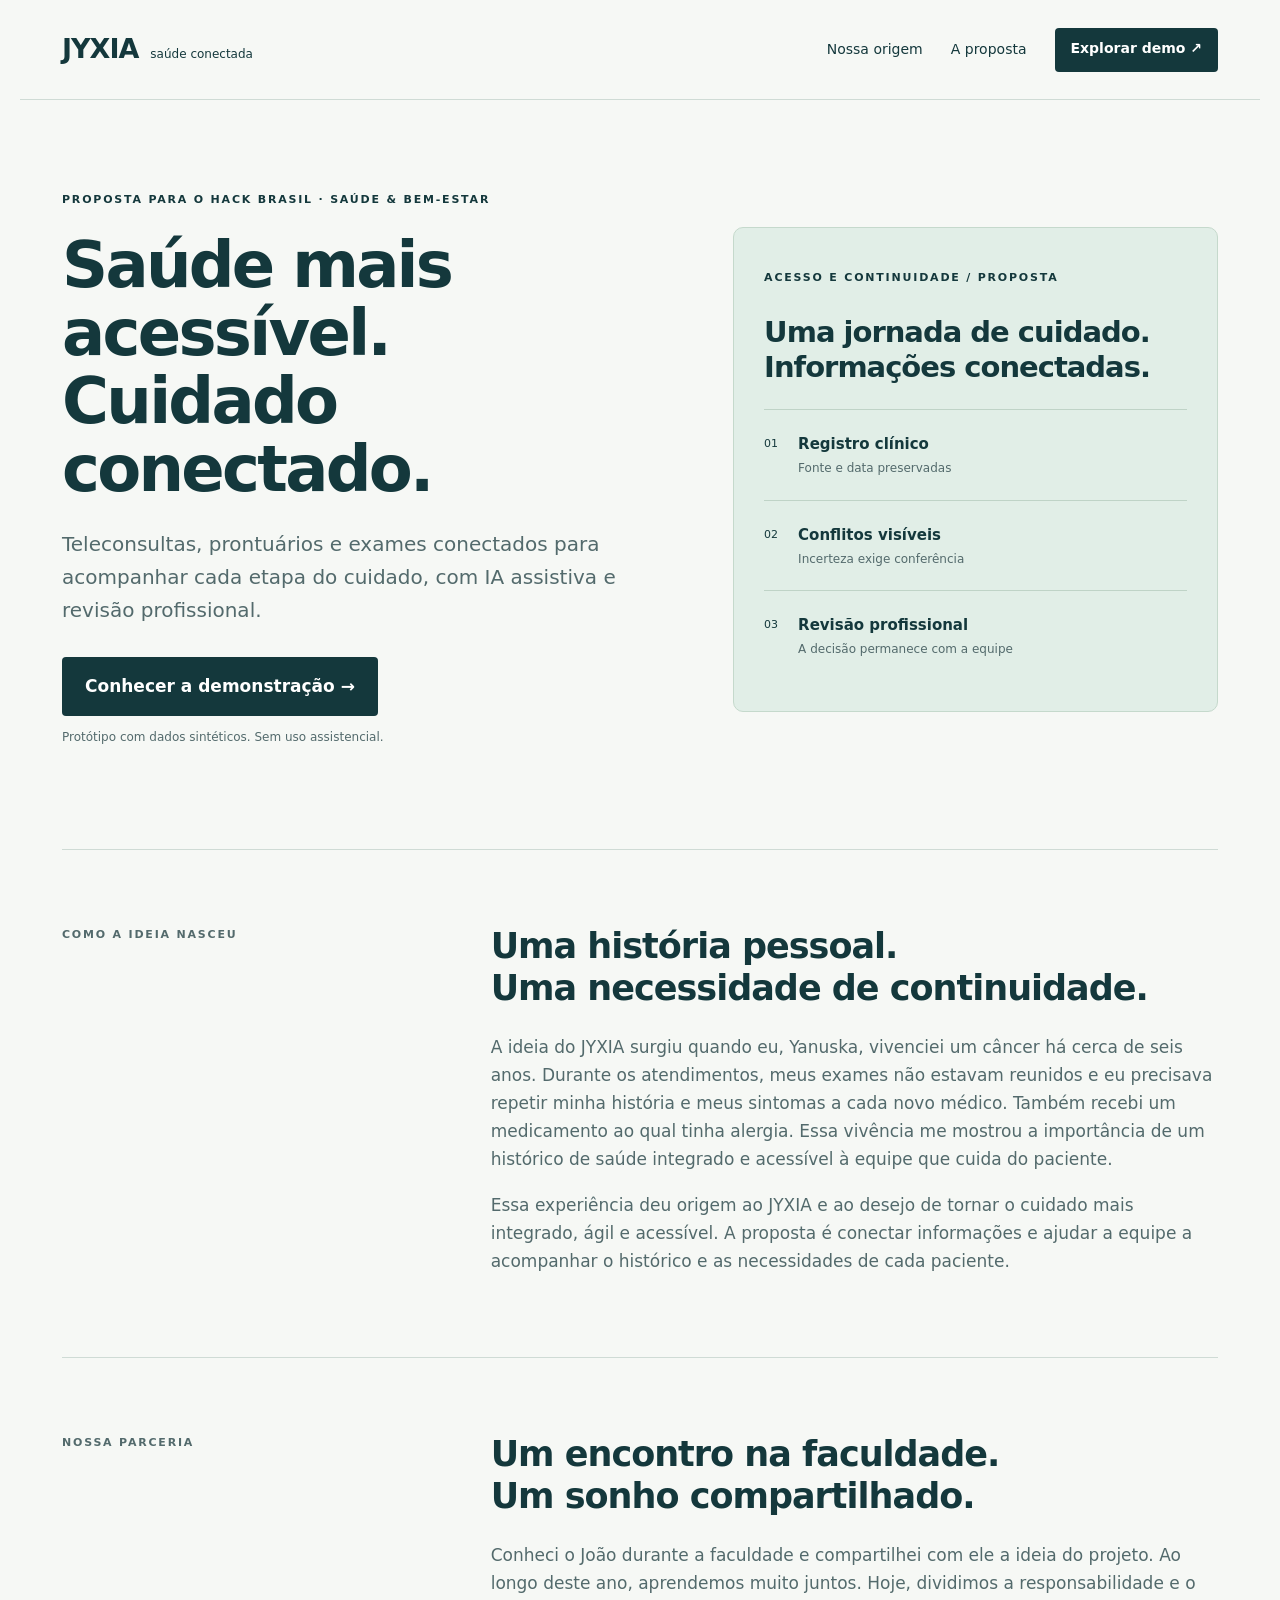
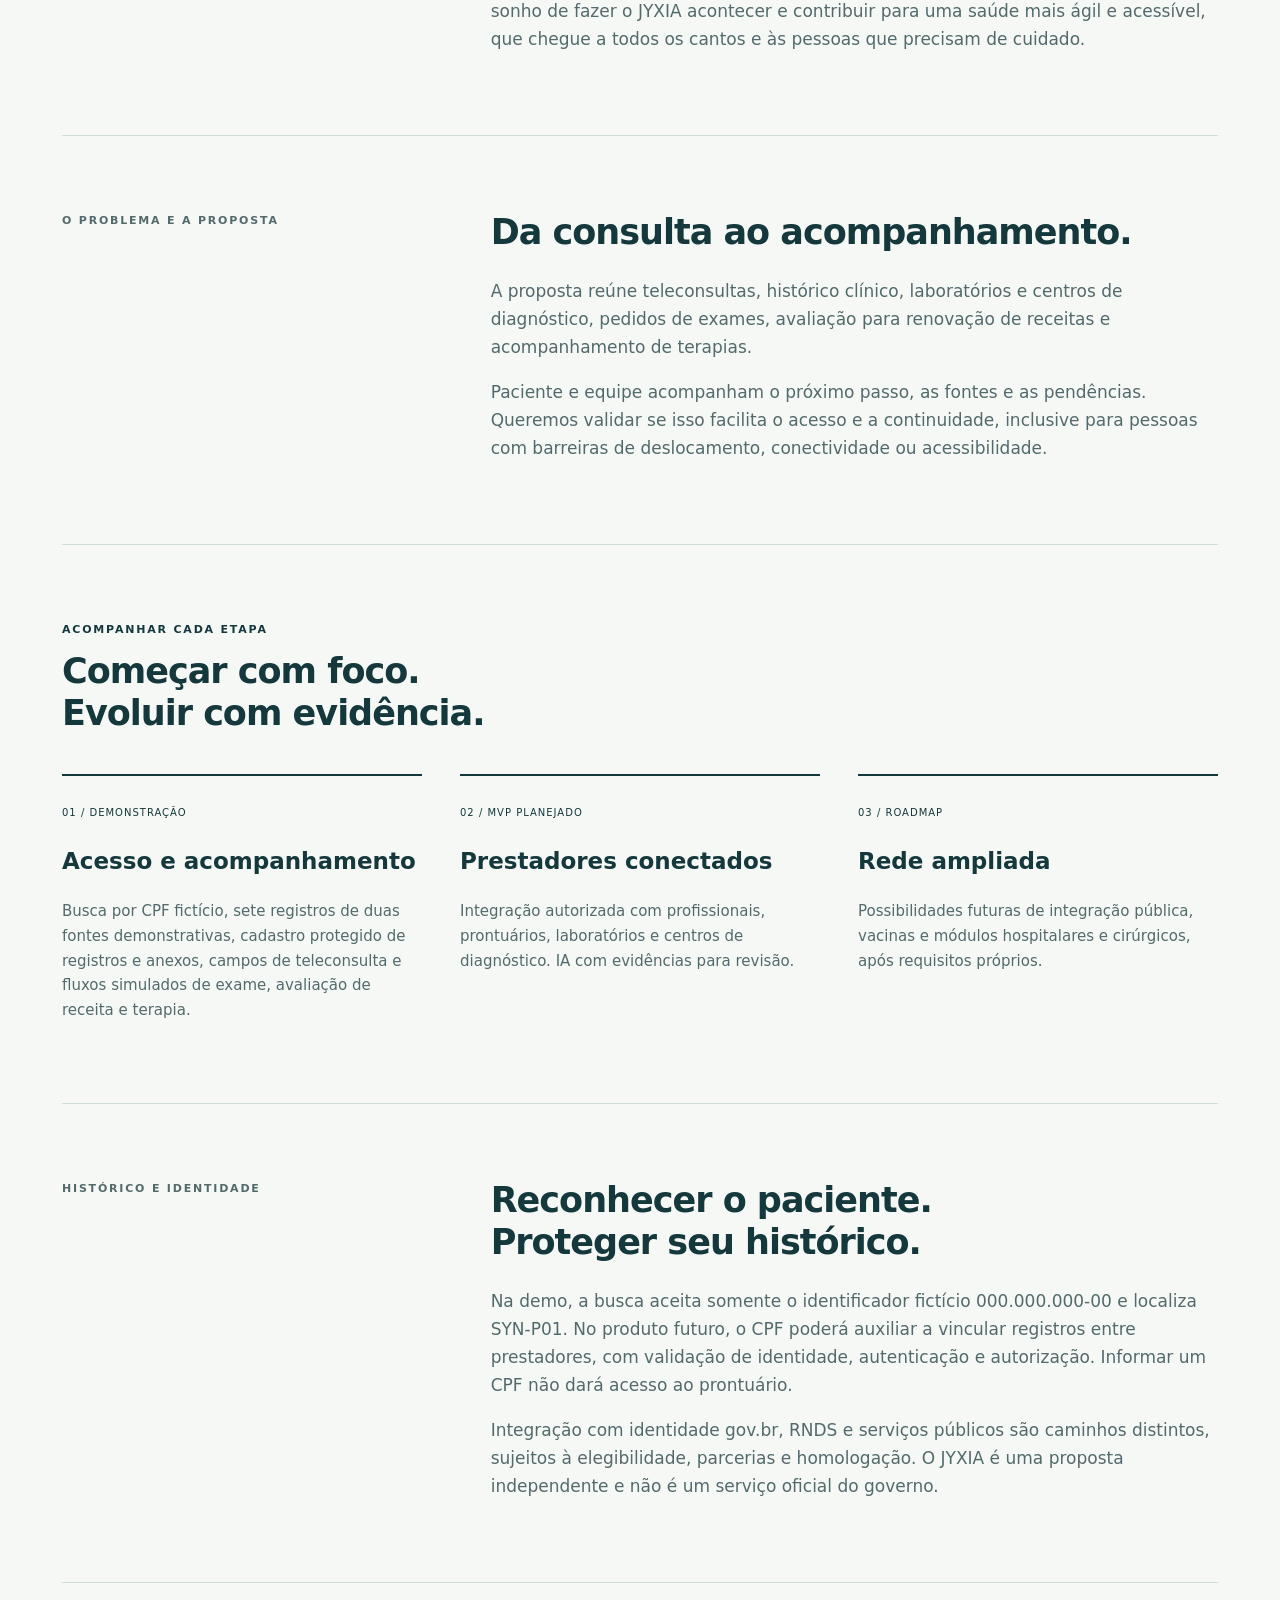
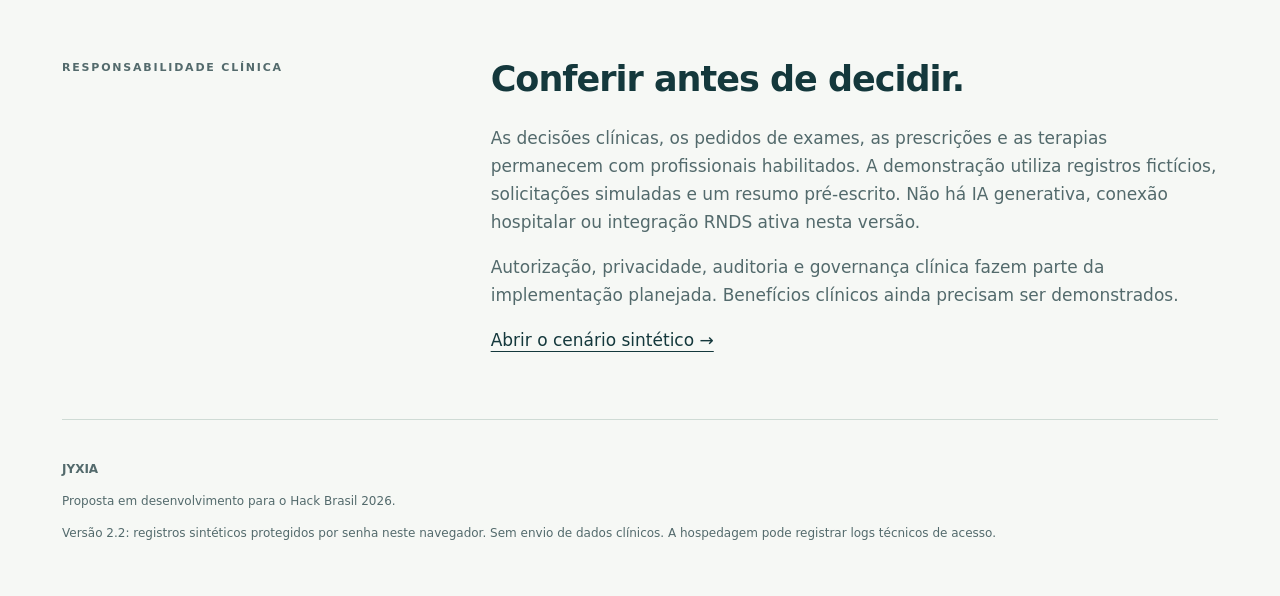
==== index.html @ a9a1c189 "Proteger registros locais, cadastrar teleconsulta e revisar segurança e acesso móvel" ====
<!doctype html><html lang="pt-BR"><head><meta charset="utf-8"><meta name="viewport" content="width=device-width,initial-scale=1"><title>JYXIA | Acesso e continuidade do cuidado</title><meta name="description" content="Teleconsultas, histórico clínico, exames, receitas e terapias em uma proposta de saúde mais acessível e integrada."><link rel="stylesheet" href="style.css"></head><body><header><a class="brand" href="index.html">JYXIA<span>saúde conectada</span></a><nav><a href="#origem">Nossa origem</a><a href="#proposta">A proposta</a><a class="button small" href="demo.html">Explorar demo ↗</a></nav></header><main><section class="hero"><div><p class="eyebrow">PROPOSTA PARA O HACK BRASIL · SAÚDE & BEM-ESTAR</p><h1>Saúde mais acessível.<br>Cuidado conectado.</h1><p class="lead">Teleconsultas, prontuários e exames conectados para acompanhar cada etapa do cuidado, com IA assistiva e revisão profissional.</p><a class="button" href="demo.html">Conhecer a demonstração →</a><p class="note">Protótipo com dados sintéticos. Sem uso assistencial.</p></div><aside class="context"><p class="eyebrow">ACESSO E CONTINUIDADE / PROPOSTA</p><h2>Uma jornada de cuidado.<br>Informações conectadas.</h2><div class="source"><span>01</span><div><strong>Registro clínico</strong><p>Fonte e data preservadas</p></div></div><div class="source"><span>02</span><div><strong>Conflitos visíveis</strong><p>Incerteza exige conferência</p></div></div><div class="source"><span>03</span><div><strong>Revisão profissional</strong><p>A decisão permanece com a equipe</p></div></div></aside></section><section class="split" id="origem"><p class="eyebrow">COMO A IDEIA NASCEU</p><div><h2>Uma história pessoal.<br>Uma necessidade de continuidade.</h2><p>A ideia do JYXIA surgiu quando eu, Yanuska, vivenciei um câncer há cerca de seis anos. Durante os atendimentos, meus exames não estavam reunidos e eu precisava repetir minha história e meus sintomas a cada novo médico. Também recebi um medicamento ao qual tinha alergia. Essa vivência me mostrou a importância de um histórico de saúde integrado e acessível à equipe que cuida do paciente.</p><p>Essa experiência deu origem ao JYXIA e ao desejo de tornar o cuidado mais integrado, ágil e acessível. A proposta é conectar informações e ajudar a equipe a acompanhar o histórico e as necessidades de cada paciente.</p></div></section><section class="split" id="equipe"><p class="eyebrow">NOSSA PARCERIA</p><div><h2>Um encontro na faculdade.<br>Um sonho compartilhado.</h2><p>Conheci o João durante a faculdade e compartilhei com ele a ideia do projeto. Ao longo deste ano, aprendemos muito juntos. Hoje, dividimos a responsabilidade e o sonho de fazer o JYXIA acontecer e contribuir para uma saúde mais ágil e acessível, que chegue a todos os cantos e às pessoas que precisam de cuidado.</p></div></section><section class="split" id="proposta"><p class="eyebrow">O PROBLEMA E A PROPOSTA</p><div><h2>Da consulta ao acompanhamento.</h2><p>A proposta reúne teleconsultas, histórico clínico, laboratórios e centros de diagnóstico, pedidos de exames, avaliação para renovação de receitas e acompanhamento de terapias.</p><p>Paciente e equipe acompanham o próximo passo, as fontes e as pendências. Queremos validar se isso facilita o acesso e a continuidade, inclusive para pessoas com barreiras de deslocamento, conectividade ou acessibilidade.</p></div></section><section><p class="eyebrow">ACOMPANHAR CADA ETAPA</p><h2>Começar com foco.<br>Evoluir com evidência.</h2><div class="stages"><article><span>01 / DEMONSTRAÇÃO</span><h3>Acesso e acompanhamento</h3><p>Busca por CPF fictício, sete registros de duas fontes demonstrativas, cadastro protegido de registros e anexos, campos de teleconsulta e fluxos simulados de exame, avaliação de receita e terapia.</p></article><article><span>02 / MVP PLANEJADO</span><h3>Prestadores conectados</h3><p>Integração autorizada com profissionais, prontuários, laboratórios e centros de diagnóstico. IA com evidências para revisão.</p></article><article><span>03 / ROADMAP</span><h3>Rede ampliada</h3><p>Possibilidades futuras de integração pública, vacinas e módulos hospitalares e cirúrgicos, após requisitos próprios.</p></article></div></section><section class="split" id="identidade"><p class="eyebrow">HISTÓRICO E IDENTIDADE</p><div><h2>Reconhecer o paciente.<br>Proteger seu histórico.</h2><p>Na demo, a busca aceita somente o identificador fictício 000.000.000-00 e localiza SYN-P01. No produto futuro, o CPF poderá auxiliar a vincular registros entre prestadores, com validação de identidade, autenticação e autorização. Informar um CPF não dará acesso ao prontuário.</p><p>Integração com identidade gov.br, RNDS e serviços públicos são caminhos distintos, sujeitos à elegibilidade, parcerias e homologação. O JYXIA é uma proposta independente e não é um serviço oficial do governo.</p></div></section><section class="split"><p class="eyebrow">RESPONSABILIDADE CLÍNICA</p><div><h2>Conferir antes de decidir.</h2><p>As decisões clínicas, os pedidos de exames, as prescrições e as terapias permanecem com profissionais habilitados. A demonstração utiliza registros fictícios, solicitações simuladas e um resumo pré-escrito. Não há IA generativa, conexão hospitalar ou integração RNDS ativa nesta versão.</p><p>Autorização, privacidade, auditoria e governança clínica fazem parte da implementação planejada. Benefícios clínicos ainda precisam ser demonstrados.</p><a href="demo.html">Abrir o cenário sintético →</a></div></section></main><footer><strong>JYXIA</strong><p>Proposta em desenvolvimento para o Hack Brasil 2026.</p><p>Versão 2.2: registros sintéticos protegidos por senha neste navegador. Sem envio de dados clínicos. A hospedagem pode registrar logs técnicos de acesso.</p></footer></body></html>
---- style.css ----
:root{--ink:#14383c;--muted:#536a6c;--paper:#f6f8f5;--line:#cfdbd5}*{box-sizing:border-box}html{scroll-behavior:smooth}body{margin:0;background:var(--paper);color:var(--ink);font:17px/1.65 system-ui,sans-serif}header,main,footer{max-width:1240px;margin:auto;padding:0 42px}header{display:flex;align-items:center;justify-content:space-between;min-height:100px;border-bottom:1px solid var(--line)}a{color:inherit;text-underline-offset:5px}.brand{font-size:27px;font-weight:800;text-decoration:none;letter-spacing:-1px}.brand span{font-size:12px;font-weight:500;letter-spacing:0;margin-left:12px}nav{display:flex;gap:28px;align-items:center}nav>a{text-decoration:none;font-size:14px}.button{display:inline-block;background:var(--ink);color:white;padding:15px 23px;text-decoration:none;border-radius:4px;font-weight:600}.button.small{padding:9px 16px}.hero{display:grid;grid-template-columns:1.25fr 1fr;gap:65px;align-items:center;padding:80px 0 90px}h1{font-size:clamp(42px,5vw,66px);line-height:1.06;letter-spacing:-2.7px;font-weight:600;margin:23px 0}h2{font-size:35px;line-height:1.2;letter-spacing:-1px;font-weight:600;margin:10px 0 24px}h3{font-size:23px;line-height:1.25;font-weight:600}.lead{font-size:20px;color:var(--muted);max-width:570px;margin:25px 0 30px}.eyebrow{font-size:11px;letter-spacing:1.8px;font-weight:700}.note{font-size:12px;color:var(--muted)}.context{padding:30px;background:#e1eee7;border:1px solid #c5d9cc;border-radius:10px}.context h2{font-size:29px;margin-top:28px}.source{display:flex;gap:20px;padding:19px 0;border-top:1px solid #bfd3c7}.source>span{font-size:11px;padding-top:6px}.source strong{font-size:15px}.source p{font-size:12px;margin:2px 0;color:var(--muted)}section{padding:65px 0;border-bottom:1px solid var(--line)}.split{display:grid;grid-template-columns:1fr 2fr;gap:65px}.split p{color:var(--muted)}.stages{display:grid;grid-template-columns:repeat(3,1fr);gap:38px;margin-top:40px}.stages article{border-top:2px solid var(--ink);padding-top:20px}.stages span{font-size:10px;letter-spacing:1px}.stages p{font-size:15px;color:var(--muted)}footer{padding-top:40px;padding-bottom:40px;font-size:12px;color:var(--muted)}.banner{background:#fff2ce;padding:12px 18px;margin:24px 0;font-size:13px;border:1px solid #e4d09b}.demo-grid{display:grid;grid-template-columns:1fr 1fr;gap:30px;margin:25px 0}.panel{background:white;border:1px solid var(--line);border-radius:8px;padding:25px}.panel h2{font-size:25px}.record{padding:18px 0;border-top:1px solid var(--line)}.tag{font-size:11px;background:#e5eee9;padding:4px 8px}.warn{background:#fff2ce}.actions{display:flex;gap:10px;flex-wrap:wrap;margin-top:20px}button{font:inherit;cursor:pointer;border:1px solid var(--ink);border-radius:4px;background:var(--ink);color:white;padding:10px 16px}button.secondary{background:white;color:var(--ink)}textarea{width:100%;min-height:200px;font:15px/1.6 system-ui;border:1px solid var(--line);padding:14px;border-radius:4px}a:focus-visible,button:focus-visible,textarea:focus-visible{outline:3px solid #078565;outline-offset:4px}#audit{font-size:13px;padding-left:20px}dialog{max-width:620px;width:90%;border:1px solid var(--line);border-radius:8px;padding:28px}dialog::backdrop{background:#14383c88}@media(max-width:760px){header,main,footer{padding-left:22px;padding-right:22px}header{min-height:80px}.brand span,nav>a:not(.button){display:none}.hero{grid-template-columns:1fr;gap:35px;padding:45px 0}.split,.demo-grid{grid-template-columns:1fr;gap:16px}.stages{grid-template-columns:1fr;gap:22px}section{padding:40px 0}h1{letter-spacing:-1.5px}h2{font-size:29px}.context{padding:24px}}

.form-grid{display:grid;grid-template-columns:1fr 1fr;gap:20px;margin:25px 0}.form-grid .wide{grid-column:1/-1}label{display:block;font-weight:600;font-size:15px;margin-bottom:7px}input,select{width:100%;padding:12px;border:1px solid #9cadaa;border-radius:4px;background:white;color:var(--ink);font:inherit}input[type=file]{font-size:14px}.form-message{padding:8px 0}.form-message.error{color:#8a1d16}.attachment-list{display:flex;gap:8px;flex-wrap:wrap}.user-record{overflow-wrap:anywhere}.user-record p{white-space:pre-wrap;font-size:15px}#record-notes{min-height:100px}#api-login input{max-width:500px}#cadastro{margin-top:28px}input:focus-visible,select:focus-visible{outline:3px solid #078565;outline-offset:3px}@media(max-width:760px){.form-grid{grid-template-columns:1fr}.form-grid .wide{grid-column:auto}}

[hidden]{display:none!important}.access-heading{margin-top:25px}.check-label{display:flex;align-items:flex-start;gap:12px;font-weight:400;max-width:800px}.check-label input{width:20px;height:20px;flex-shrink:0;margin-top:4px}#vault-confirm{max-width:560px}#vault-submit{margin-top:16px}#portais{margin-top:24px}button:disabled{cursor:wait;opacity:.65}
.form-grid{grid-template-columns:repeat(2,minmax(0,1fr))}.form-grid>*{min-width:0}.panel{overflow-wrap:anywhere}input,select,textarea{min-width:0}button,.button{min-height:44px}summary{cursor:pointer;padding:10px 0}#vault-session{position:sticky;top:0;background:white;z-index:2;padding:12px 0;border-bottom:1px solid var(--line)}
@media(max-width:760px){.form-grid{grid-template-columns:minmax(0,1fr)}.panel{padding:20px}.actions>*{max-width:100%}.actions a,.actions button{flex:1 1 220px;text-align:center}.demo-page header{flex-wrap:wrap;gap:10px;padding-top:12px;padding-bottom:12px}.demo-page nav{gap:16px;flex-wrap:wrap}.demo-page nav>a{display:inline-block;min-height:44px;padding-top:10px}.demo-page h1{font-size:34px!important;line-height:1.15}.demo-page .note{font-size:14px}.demo-page input,.demo-page select,.demo-page textarea{font-size:16px}.demo-page #cadastro>button{width:100%;margin:5px 0}.check-label{font-size:14px}#vault-session .note{margin-bottom:0}.brand{white-space:nowrap}}
@media(max-width:380px){header,main,footer{padding-left:14px;padding-right:14px}.panel{padding:16px}.demo-page h1{font-size:30px!important}.demo-page nav{gap:12px}}
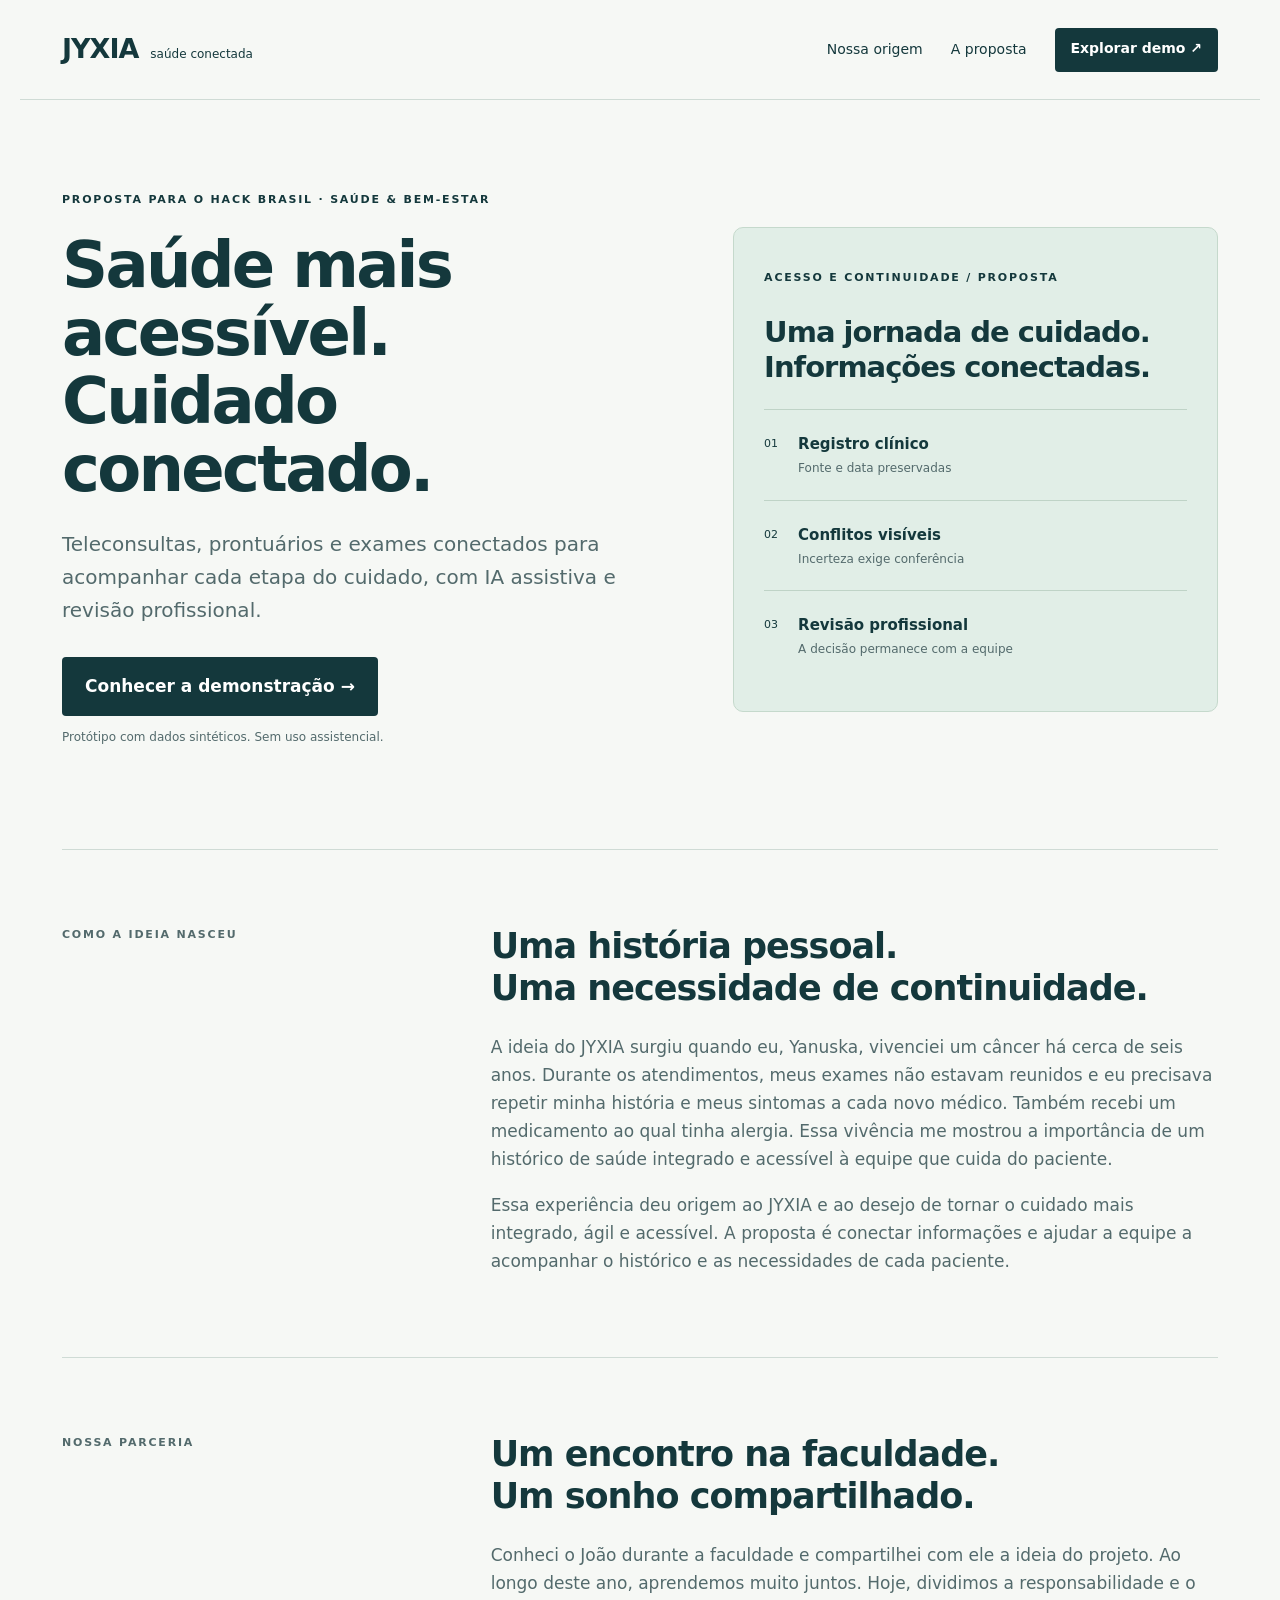
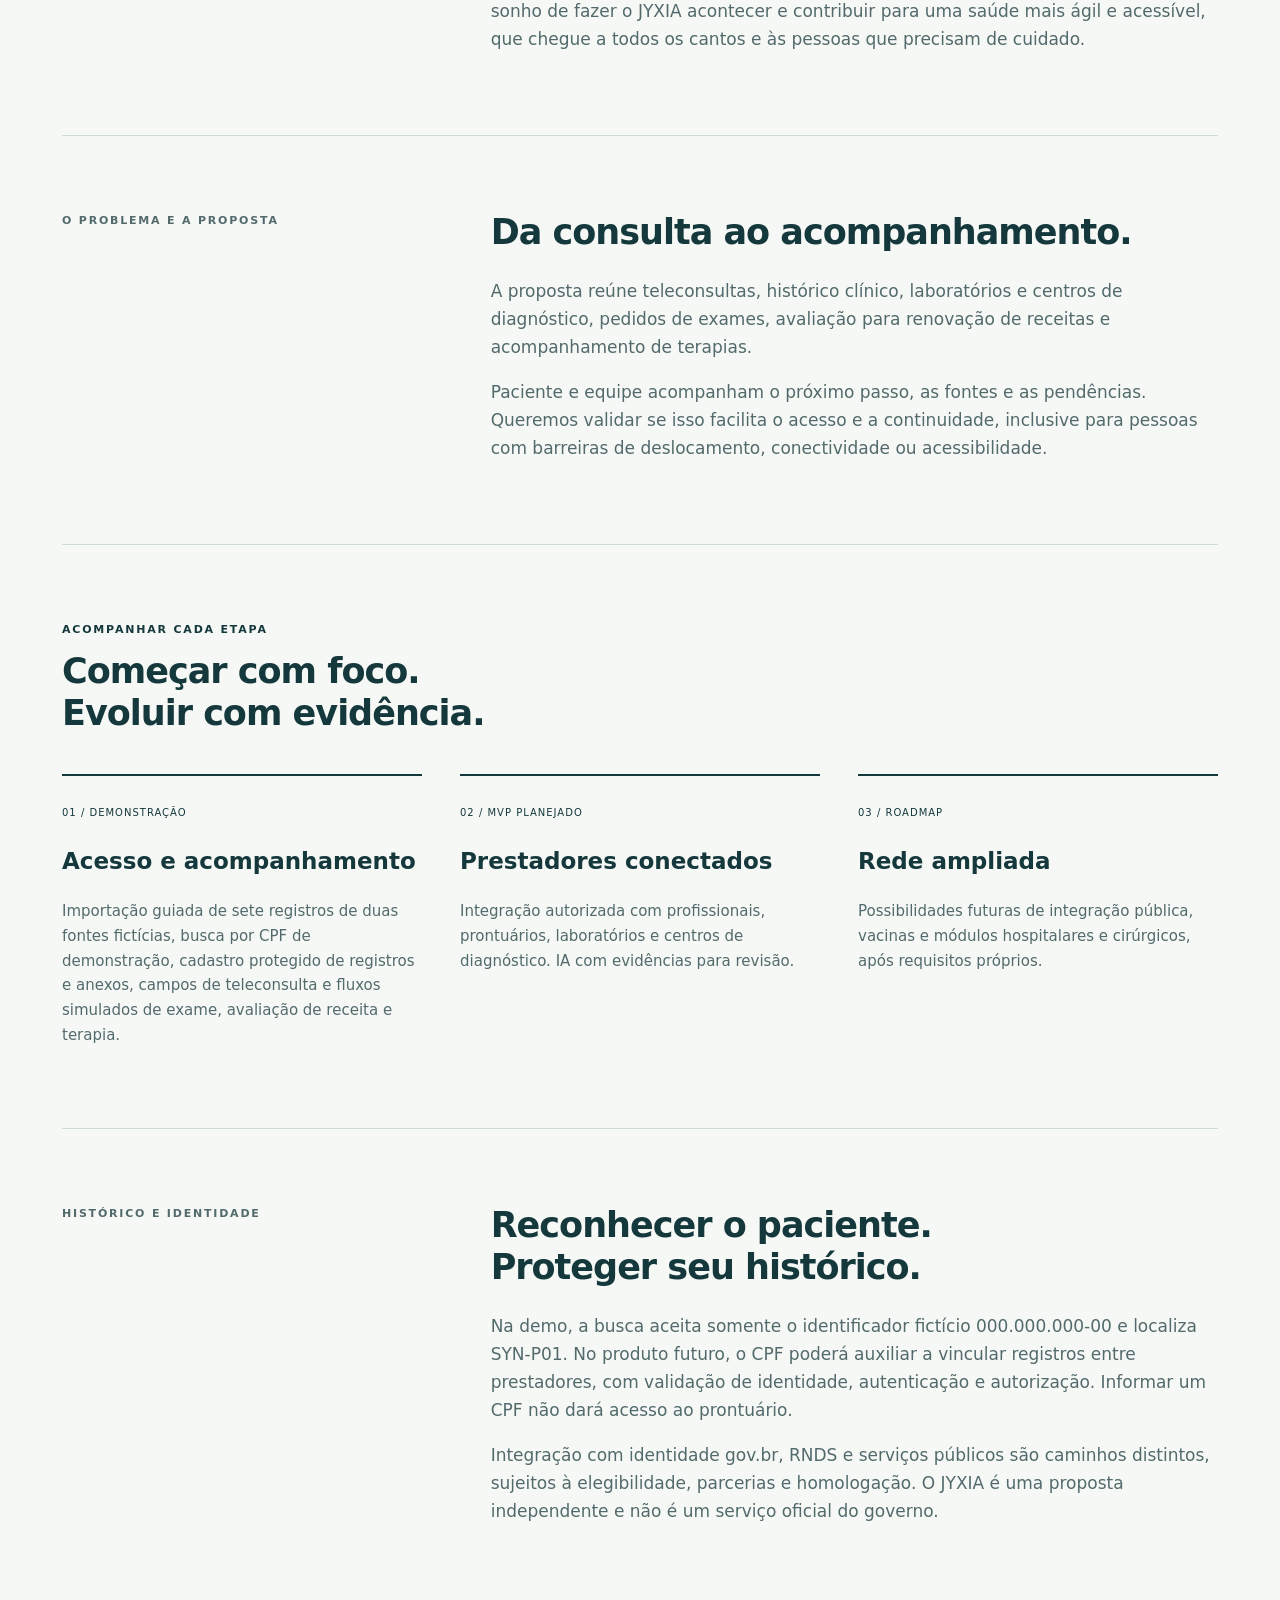
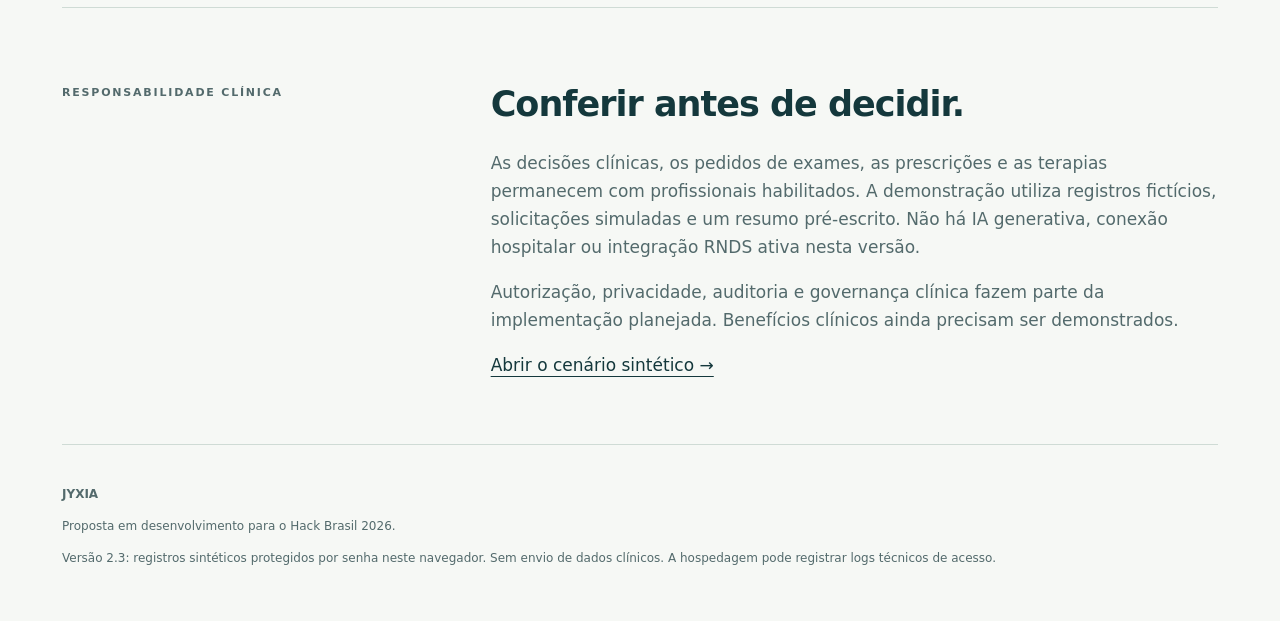
==== commit 0a6805f8: "Adiciona importacao guiada de dados ficticios e suspende acesso a portais reais" ====
--- a/index.html
+++ b/index.html
@@ -1 +1 @@
-<!doctype html><html lang="pt-BR"><head><meta charset="utf-8"><meta name="viewport" content="width=device-width,initial-scale=1"><title>JYXIA | Acesso e continuidade do cuidado</title><meta name="description" content="Teleconsultas, histórico clínico, exames, receitas e terapias em uma proposta de saúde mais acessível e integrada."><link rel="stylesheet" href="style.css"></head><body><header><a class="brand" href="index.html">JYXIA<span>saúde conectada</span></a><nav><a href="#origem">Nossa origem</a><a href="#proposta">A proposta</a><a class="button small" href="demo.html">Explorar demo ↗</a></nav></header><main><section class="hero"><div><p class="eyebrow">PROPOSTA PARA O HACK BRASIL · SAÚDE & BEM-ESTAR</p><h1>Saúde mais acessível.<br>Cuidado conectado.</h1><p class="lead">Teleconsultas, prontuários e exames conectados para acompanhar cada etapa do cuidado, com IA assistiva e revisão profissional.</p><a class="button" href="demo.html">Conhecer a demonstração →</a><p class="note">Protótipo com dados sintéticos. Sem uso assistencial.</p></div><aside class="context"><p class="eyebrow">ACESSO E CONTINUIDADE / PROPOSTA</p><h2>Uma jornada de cuidado.<br>Informações conectadas.</h2><div class="source"><span>01</span><div><strong>Registro clínico</strong><p>Fonte e data preservadas</p></div></div><div class="source"><span>02</span><div><strong>Conflitos visíveis</strong><p>Incerteza exige conferência</p></div></div><div class="source"><span>03</span><div><strong>Revisão profissional</strong><p>A decisão permanece com a equipe</p></div></div></aside></section><section class="split" id="origem"><p class="eyebrow">COMO A IDEIA NASCEU</p><div><h2>Uma história pessoal.<br>Uma necessidade de continuidade.</h2><p>A ideia do JYXIA surgiu quando eu, Yanuska, vivenciei um câncer há cerca de seis anos. Durante os atendimentos, meus exames não estavam reunidos e eu precisava repetir minha história e meus sintomas a cada novo médico. Também recebi um medicamento ao qual tinha alergia. Essa vivência me mostrou a importância de um histórico de saúde integrado e acessível à equipe que cuida do paciente.</p><p>Essa experiência deu origem ao JYXIA e ao desejo de tornar o cuidado mais integrado, ágil e acessível. A proposta é conectar informações e ajudar a equipe a acompanhar o histórico e as necessidades de cada paciente.</p></div></section><section class="split" id="equipe"><p class="eyebrow">NOSSA PARCERIA</p><div><h2>Um encontro na faculdade.<br>Um sonho compartilhado.</h2><p>Conheci o João durante a faculdade e compartilhei com ele a ideia do projeto. Ao longo deste ano, aprendemos muito juntos. Hoje, dividimos a responsabilidade e o sonho de fazer o JYXIA acontecer e contribuir para uma saúde mais ágil e acessível, que chegue a todos os cantos e às pessoas que precisam de cuidado.</p></div></section><section class="split" id="proposta"><p class="eyebrow">O PROBLEMA E A PROPOSTA</p><div><h2>Da consulta ao acompanhamento.</h2><p>A proposta reúne teleconsultas, histórico clínico, laboratórios e centros de diagnóstico, pedidos de exames, avaliação para renovação de receitas e acompanhamento de terapias.</p><p>Paciente e equipe acompanham o próximo passo, as fontes e as pendências. Queremos validar se isso facilita o acesso e a continuidade, inclusive para pessoas com barreiras de deslocamento, conectividade ou acessibilidade.</p></div></section><section><p class="eyebrow">ACOMPANHAR CADA ETAPA</p><h2>Começar com foco.<br>Evoluir com evidência.</h2><div class="stages"><article><span>01 / DEMONSTRAÇÃO</span><h3>Acesso e acompanhamento</h3><p>Busca por CPF fictício, sete registros de duas fontes demonstrativas, cadastro protegido de registros e anexos, campos de teleconsulta e fluxos simulados de exame, avaliação de receita e terapia.</p></article><article><span>02 / MVP PLANEJADO</span><h3>Prestadores conectados</h3><p>Integração autorizada com profissionais, prontuários, laboratórios e centros de diagnóstico. IA com evidências para revisão.</p></article><article><span>03 / ROADMAP</span><h3>Rede ampliada</h3><p>Possibilidades futuras de integração pública, vacinas e módulos hospitalares e cirúrgicos, após requisitos próprios.</p></article></div></section><section class="split" id="identidade"><p class="eyebrow">HISTÓRICO E IDENTIDADE</p><div><h2>Reconhecer o paciente.<br>Proteger seu histórico.</h2><p>Na demo, a busca aceita somente o identificador fictício 000.000.000-00 e localiza SYN-P01. No produto futuro, o CPF poderá auxiliar a vincular registros entre prestadores, com validação de identidade, autenticação e autorização. Informar um CPF não dará acesso ao prontuário.</p><p>Integração com identidade gov.br, RNDS e serviços públicos são caminhos distintos, sujeitos à elegibilidade, parcerias e homologação. O JYXIA é uma proposta independente e não é um serviço oficial do governo.</p></div></section><section class="split"><p class="eyebrow">RESPONSABILIDADE CLÍNICA</p><div><h2>Conferir antes de decidir.</h2><p>As decisões clínicas, os pedidos de exames, as prescrições e as terapias permanecem com profissionais habilitados. A demonstração utiliza registros fictícios, solicitações simuladas e um resumo pré-escrito. Não há IA generativa, conexão hospitalar ou integração RNDS ativa nesta versão.</p><p>Autorização, privacidade, auditoria e governança clínica fazem parte da implementação planejada. Benefícios clínicos ainda precisam ser demonstrados.</p><a href="demo.html">Abrir o cenário sintético →</a></div></section></main><footer><strong>JYXIA</strong><p>Proposta em desenvolvimento para o Hack Brasil 2026.</p><p>Versão 2.2: registros sintéticos protegidos por senha neste navegador. Sem envio de dados clínicos. A hospedagem pode registrar logs técnicos de acesso.</p></footer></body></html>
+<!doctype html><html lang="pt-BR"><head><meta charset="utf-8"><meta name="viewport" content="width=device-width,initial-scale=1"><title>JYXIA | Acesso e continuidade do cuidado</title><meta name="description" content="Teleconsultas, histórico clínico, exames, receitas e terapias em uma proposta de saúde mais acessível e integrada."><link rel="stylesheet" href="style.css"></head><body><header><a class="brand" href="index.html">JYXIA<span>saúde conectada</span></a><nav><a href="#origem">Nossa origem</a><a href="#proposta">A proposta</a><a class="button small" href="demo.html">Explorar demo ↗</a></nav></header><main><section class="hero"><div><p class="eyebrow">PROPOSTA PARA O HACK BRASIL · SAÚDE & BEM-ESTAR</p><h1>Saúde mais acessível.<br>Cuidado conectado.</h1><p class="lead">Teleconsultas, prontuários e exames conectados para acompanhar cada etapa do cuidado, com IA assistiva e revisão profissional.</p><a class="button" href="demo.html">Conhecer a demonstração →</a><p class="note">Protótipo com dados sintéticos. Sem uso assistencial.</p></div><aside class="context"><p class="eyebrow">ACESSO E CONTINUIDADE / PROPOSTA</p><h2>Uma jornada de cuidado.<br>Informações conectadas.</h2><div class="source"><span>01</span><div><strong>Registro clínico</strong><p>Fonte e data preservadas</p></div></div><div class="source"><span>02</span><div><strong>Conflitos visíveis</strong><p>Incerteza exige conferência</p></div></div><div class="source"><span>03</span><div><strong>Revisão profissional</strong><p>A decisão permanece com a equipe</p></div></div></aside></section><section class="split" id="origem"><p class="eyebrow">COMO A IDEIA NASCEU</p><div><h2>Uma história pessoal.<br>Uma necessidade de continuidade.</h2><p>A ideia do JYXIA surgiu quando eu, Yanuska, vivenciei um câncer há cerca de seis anos. Durante os atendimentos, meus exames não estavam reunidos e eu precisava repetir minha história e meus sintomas a cada novo médico. Também recebi um medicamento ao qual tinha alergia. Essa vivência me mostrou a importância de um histórico de saúde integrado e acessível à equipe que cuida do paciente.</p><p>Essa experiência deu origem ao JYXIA e ao desejo de tornar o cuidado mais integrado, ágil e acessível. A proposta é conectar informações e ajudar a equipe a acompanhar o histórico e as necessidades de cada paciente.</p></div></section><section class="split" id="equipe"><p class="eyebrow">NOSSA PARCERIA</p><div><h2>Um encontro na faculdade.<br>Um sonho compartilhado.</h2><p>Conheci o João durante a faculdade e compartilhei com ele a ideia do projeto. Ao longo deste ano, aprendemos muito juntos. Hoje, dividimos a responsabilidade e o sonho de fazer o JYXIA acontecer e contribuir para uma saúde mais ágil e acessível, que chegue a todos os cantos e às pessoas que precisam de cuidado.</p></div></section><section class="split" id="proposta"><p class="eyebrow">O PROBLEMA E A PROPOSTA</p><div><h2>Da consulta ao acompanhamento.</h2><p>A proposta reúne teleconsultas, histórico clínico, laboratórios e centros de diagnóstico, pedidos de exames, avaliação para renovação de receitas e acompanhamento de terapias.</p><p>Paciente e equipe acompanham o próximo passo, as fontes e as pendências. Queremos validar se isso facilita o acesso e a continuidade, inclusive para pessoas com barreiras de deslocamento, conectividade ou acessibilidade.</p></div></section><section><p class="eyebrow">ACOMPANHAR CADA ETAPA</p><h2>Começar com foco.<br>Evoluir com evidência.</h2><div class="stages"><article><span>01 / DEMONSTRAÇÃO</span><h3>Acesso e acompanhamento</h3><p>Importação guiada de sete registros de duas fontes fictícias, busca por CPF de demonstração, cadastro protegido de registros e anexos, campos de teleconsulta e fluxos simulados de exame, avaliação de receita e terapia.</p></article><article><span>02 / MVP PLANEJADO</span><h3>Prestadores conectados</h3><p>Integração autorizada com profissionais, prontuários, laboratórios e centros de diagnóstico. IA com evidências para revisão.</p></article><article><span>03 / ROADMAP</span><h3>Rede ampliada</h3><p>Possibilidades futuras de integração pública, vacinas e módulos hospitalares e cirúrgicos, após requisitos próprios.</p></article></div></section><section class="split" id="identidade"><p class="eyebrow">HISTÓRICO E IDENTIDADE</p><div><h2>Reconhecer o paciente.<br>Proteger seu histórico.</h2><p>Na demo, a busca aceita somente o identificador fictício 000.000.000-00 e localiza SYN-P01. No produto futuro, o CPF poderá auxiliar a vincular registros entre prestadores, com validação de identidade, autenticação e autorização. Informar um CPF não dará acesso ao prontuário.</p><p>Integração com identidade gov.br, RNDS e serviços públicos são caminhos distintos, sujeitos à elegibilidade, parcerias e homologação. O JYXIA é uma proposta independente e não é um serviço oficial do governo.</p></div></section><section class="split"><p class="eyebrow">RESPONSABILIDADE CLÍNICA</p><div><h2>Conferir antes de decidir.</h2><p>As decisões clínicas, os pedidos de exames, as prescrições e as terapias permanecem com profissionais habilitados. A demonstração utiliza registros fictícios, solicitações simuladas e um resumo pré-escrito. Não há IA generativa, conexão hospitalar ou integração RNDS ativa nesta versão.</p><p>Autorização, privacidade, auditoria e governança clínica fazem parte da implementação planejada. Benefícios clínicos ainda precisam ser demonstrados.</p><a href="demo.html">Abrir o cenário sintético →</a></div></section></main><footer><strong>JYXIA</strong><p>Proposta em desenvolvimento para o Hack Brasil 2026.</p><p>Versão 2.3: registros sintéticos protegidos por senha neste navegador. Sem envio de dados clínicos. A hospedagem pode registrar logs técnicos de acesso.</p></footer></body></html>
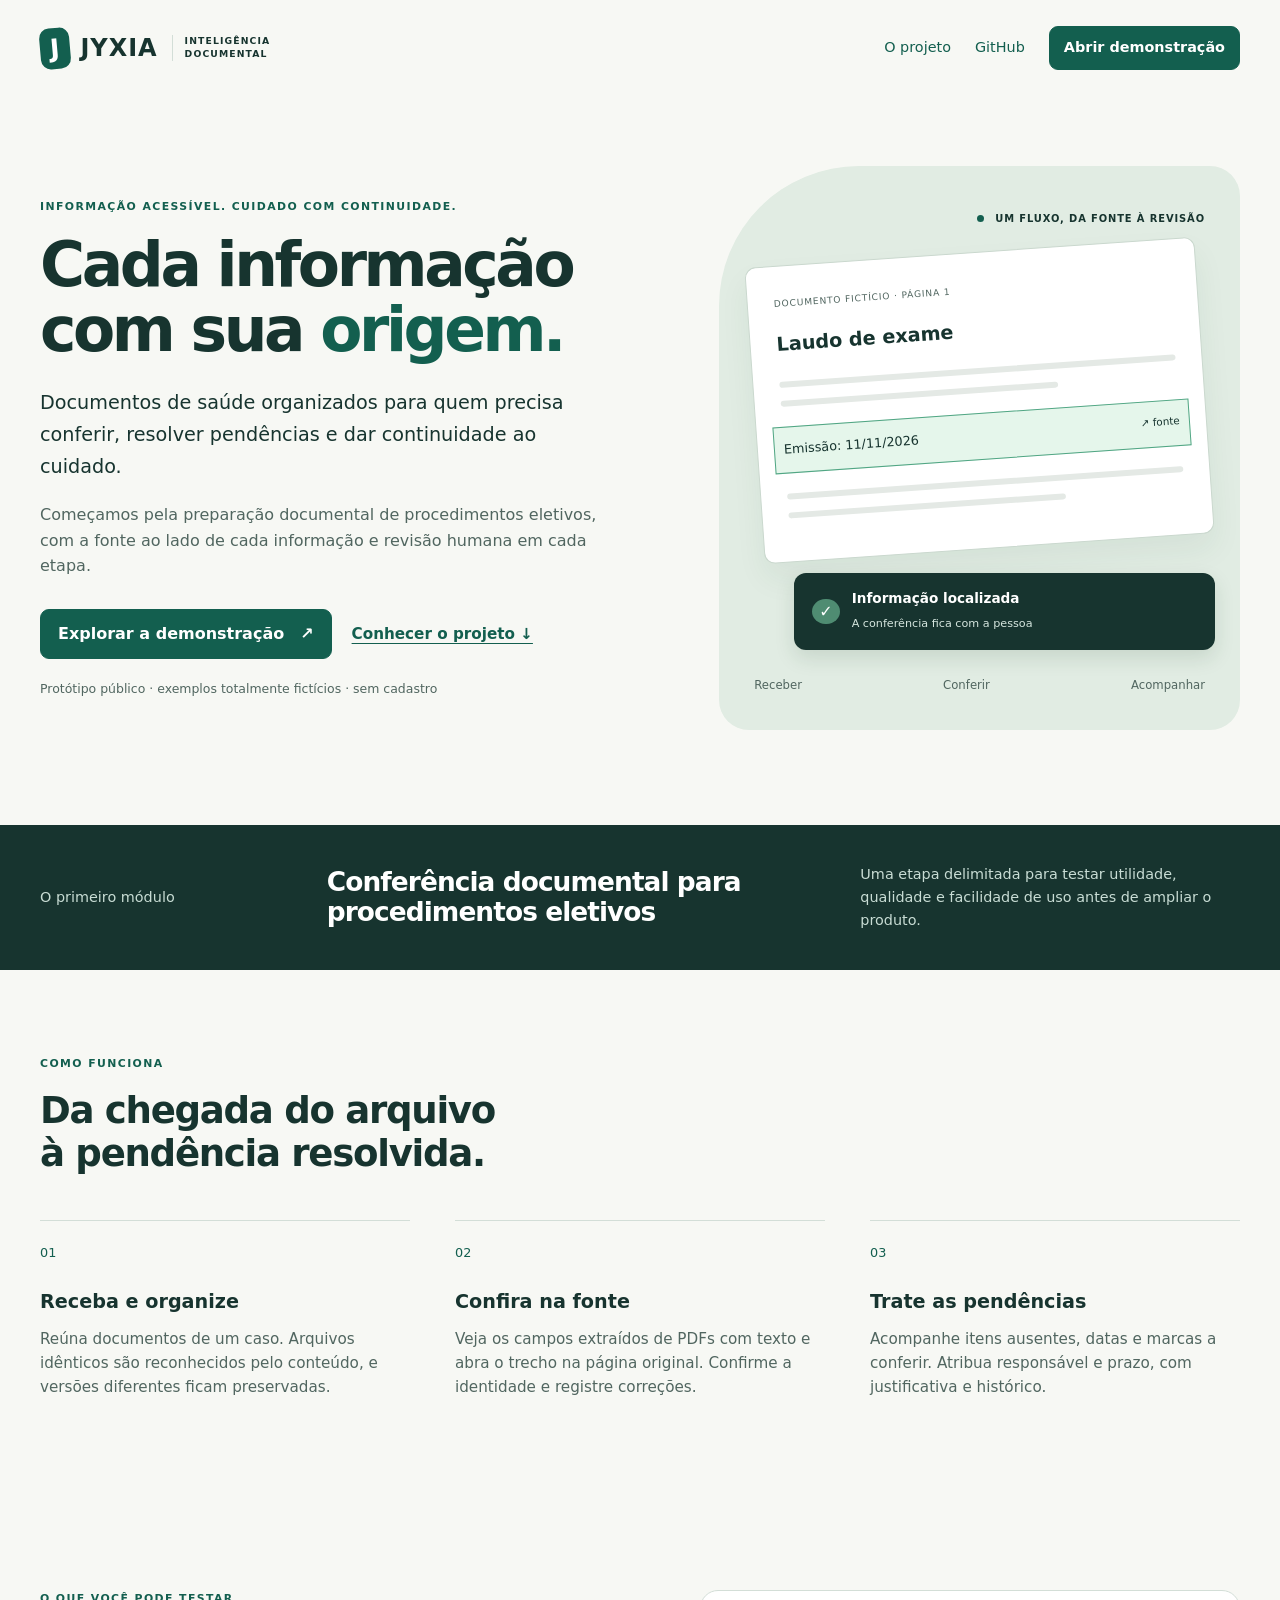
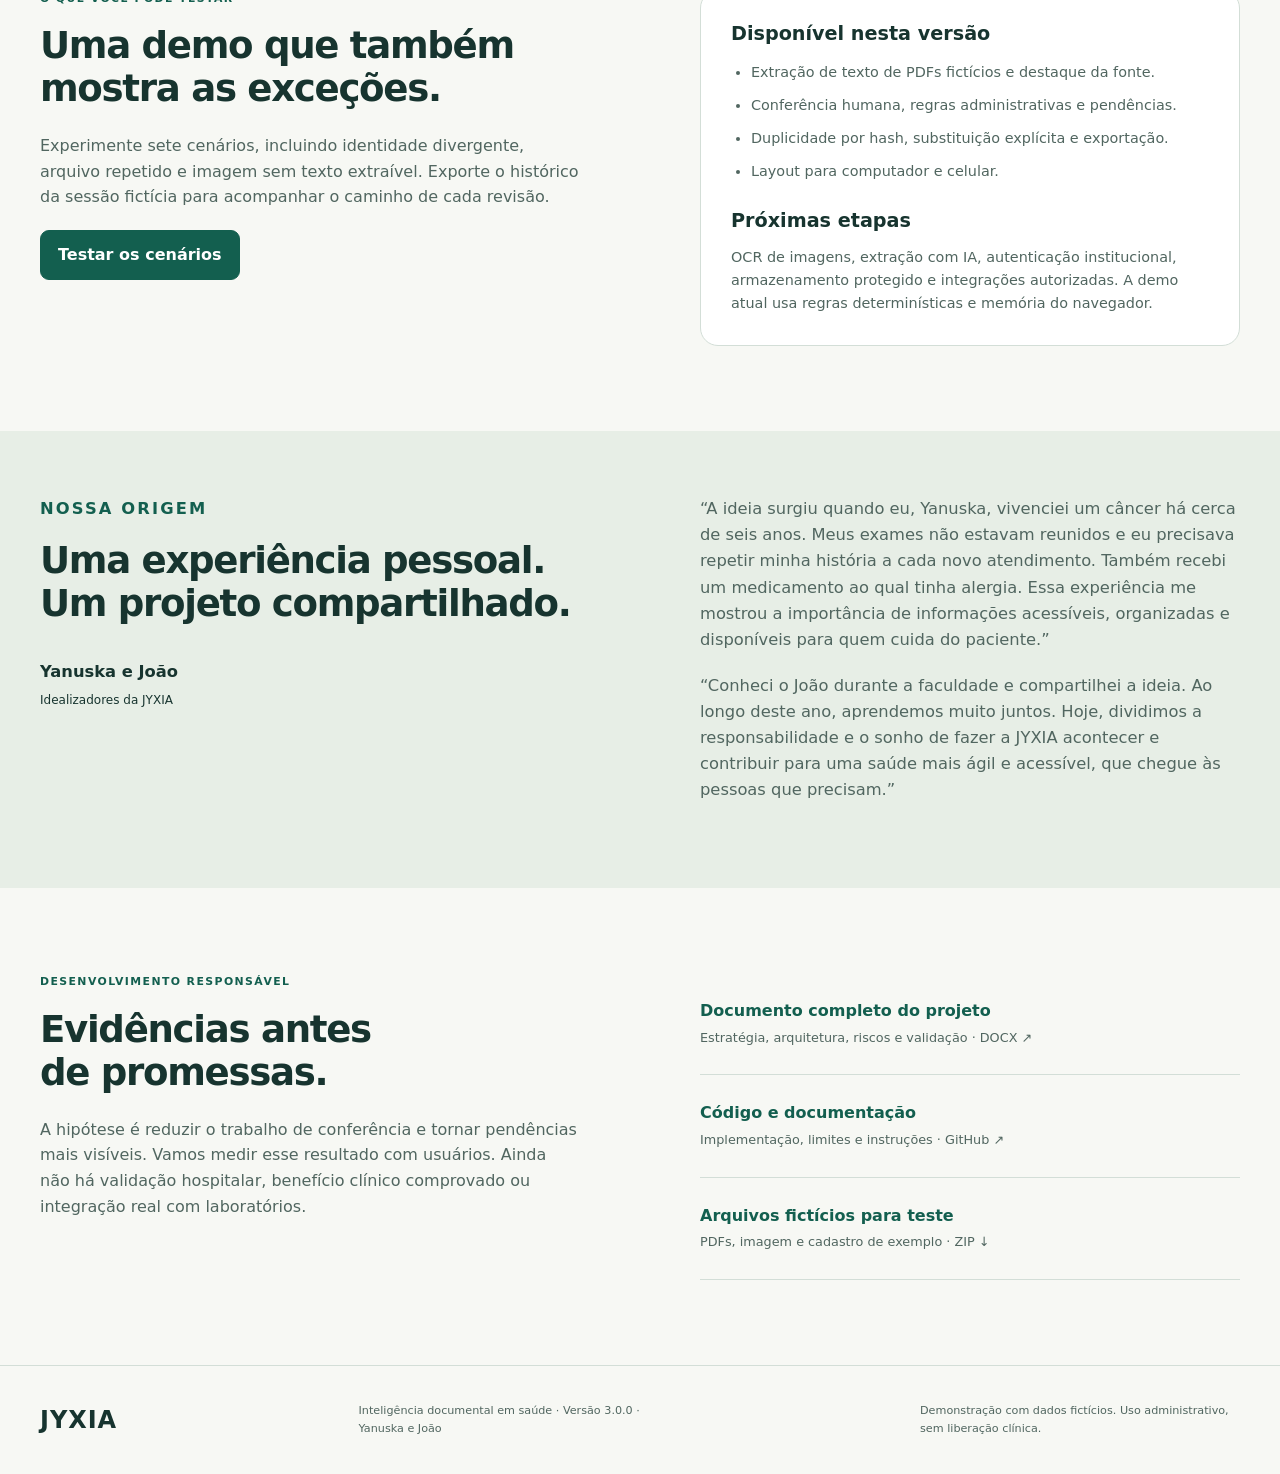
==== commit ecd911a4: "Adota JYXIA 3.0 com demo documental, revisão com fonte e materiais alinhados" ====
--- a/index.html
+++ b/index.html
@@ -1 +1,9 @@
-<!doctype html><html lang="pt-BR"><head><meta charset="utf-8"><meta name="viewport" content="width=device-width,initial-scale=1"><title>JYXIA | Acesso e continuidade do cuidado</title><meta name="description" content="Teleconsultas, histórico clínico, exames, receitas e terapias em uma proposta de saúde mais acessível e integrada."><link rel="stylesheet" href="style.css"></head><body><header><a class="brand" href="index.html">JYXIA<span>saúde conectada</span></a><nav><a href="#origem">Nossa origem</a><a href="#proposta">A proposta</a><a class="button small" href="demo.html">Explorar demo ↗</a></nav></header><main><section class="hero"><div><p class="eyebrow">PROPOSTA PARA O HACK BRASIL · SAÚDE & BEM-ESTAR</p><h1>Saúde mais acessível.<br>Cuidado conectado.</h1><p class="lead">Teleconsultas, prontuários e exames conectados para acompanhar cada etapa do cuidado, com IA assistiva e revisão profissional.</p><a class="button" href="demo.html">Conhecer a demonstração →</a><p class="note">Protótipo com dados sintéticos. Sem uso assistencial.</p></div><aside class="context"><p class="eyebrow">ACESSO E CONTINUIDADE / PROPOSTA</p><h2>Uma jornada de cuidado.<br>Informações conectadas.</h2><div class="source"><span>01</span><div><strong>Registro clínico</strong><p>Fonte e data preservadas</p></div></div><div class="source"><span>02</span><div><strong>Conflitos visíveis</strong><p>Incerteza exige conferência</p></div></div><div class="source"><span>03</span><div><strong>Revisão profissional</strong><p>A decisão permanece com a equipe</p></div></div></aside></section><section class="split" id="origem"><p class="eyebrow">COMO A IDEIA NASCEU</p><div><h2>Uma história pessoal.<br>Uma necessidade de continuidade.</h2><p>A ideia do JYXIA surgiu quando eu, Yanuska, vivenciei um câncer há cerca de seis anos. Durante os atendimentos, meus exames não estavam reunidos e eu precisava repetir minha história e meus sintomas a cada novo médico. Também recebi um medicamento ao qual tinha alergia. Essa vivência me mostrou a importância de um histórico de saúde integrado e acessível à equipe que cuida do paciente.</p><p>Essa experiência deu origem ao JYXIA e ao desejo de tornar o cuidado mais integrado, ágil e acessível. A proposta é conectar informações e ajudar a equipe a acompanhar o histórico e as necessidades de cada paciente.</p></div></section><section class="split" id="equipe"><p class="eyebrow">NOSSA PARCERIA</p><div><h2>Um encontro na faculdade.<br>Um sonho compartilhado.</h2><p>Conheci o João durante a faculdade e compartilhei com ele a ideia do projeto. Ao longo deste ano, aprendemos muito juntos. Hoje, dividimos a responsabilidade e o sonho de fazer o JYXIA acontecer e contribuir para uma saúde mais ágil e acessível, que chegue a todos os cantos e às pessoas que precisam de cuidado.</p></div></section><section class="split" id="proposta"><p class="eyebrow">O PROBLEMA E A PROPOSTA</p><div><h2>Da consulta ao acompanhamento.</h2><p>A proposta reúne teleconsultas, histórico clínico, laboratórios e centros de diagnóstico, pedidos de exames, avaliação para renovação de receitas e acompanhamento de terapias.</p><p>Paciente e equipe acompanham o próximo passo, as fontes e as pendências. Queremos validar se isso facilita o acesso e a continuidade, inclusive para pessoas com barreiras de deslocamento, conectividade ou acessibilidade.</p></div></section><section><p class="eyebrow">ACOMPANHAR CADA ETAPA</p><h2>Começar com foco.<br>Evoluir com evidência.</h2><div class="stages"><article><span>01 / DEMONSTRAÇÃO</span><h3>Acesso e acompanhamento</h3><p>Importação guiada de sete registros de duas fontes fictícias, busca por CPF de demonstração, cadastro protegido de registros e anexos, campos de teleconsulta e fluxos simulados de exame, avaliação de receita e terapia.</p></article><article><span>02 / MVP PLANEJADO</span><h3>Prestadores conectados</h3><p>Integração autorizada com profissionais, prontuários, laboratórios e centros de diagnóstico. IA com evidências para revisão.</p></article><article><span>03 / ROADMAP</span><h3>Rede ampliada</h3><p>Possibilidades futuras de integração pública, vacinas e módulos hospitalares e cirúrgicos, após requisitos próprios.</p></article></div></section><section class="split" id="identidade"><p class="eyebrow">HISTÓRICO E IDENTIDADE</p><div><h2>Reconhecer o paciente.<br>Proteger seu histórico.</h2><p>Na demo, a busca aceita somente o identificador fictício 000.000.000-00 e localiza SYN-P01. No produto futuro, o CPF poderá auxiliar a vincular registros entre prestadores, com validação de identidade, autenticação e autorização. Informar um CPF não dará acesso ao prontuário.</p><p>Integração com identidade gov.br, RNDS e serviços públicos são caminhos distintos, sujeitos à elegibilidade, parcerias e homologação. O JYXIA é uma proposta independente e não é um serviço oficial do governo.</p></div></section><section class="split"><p class="eyebrow">RESPONSABILIDADE CLÍNICA</p><div><h2>Conferir antes de decidir.</h2><p>As decisões clínicas, os pedidos de exames, as prescrições e as terapias permanecem com profissionais habilitados. A demonstração utiliza registros fictícios, solicitações simuladas e um resumo pré-escrito. Não há IA generativa, conexão hospitalar ou integração RNDS ativa nesta versão.</p><p>Autorização, privacidade, auditoria e governança clínica fazem parte da implementação planejada. Benefícios clínicos ainda precisam ser demonstrados.</p><a href="demo.html">Abrir o cenário sintético →</a></div></section></main><footer><strong>JYXIA</strong><p>Proposta em desenvolvimento para o Hack Brasil 2026.</p><p>Versão 2.3: registros sintéticos protegidos por senha neste navegador. Sem envio de dados clínicos. A hospedagem pode registrar logs técnicos de acesso.</p></footer></body></html>
+<!doctype html><html lang="pt-BR"><head><meta charset="utf-8"><meta name="viewport" content="width=device-width,initial-scale=1"><meta http-equiv="Content-Security-Policy" content="default-src 'self'; script-src 'self'; worker-src 'self'; style-src 'self'; img-src 'self' blob: data:; font-src 'self'; connect-src 'self'; object-src 'none'; base-uri 'none'; form-action 'none'"><meta name="referrer" content="no-referrer"><title>JYXIA | Inteligência Documental em Saúde</title><meta name="description" content="JYXIA Inteligência Documental em Saúde. Conferência com fonte, revisão humana e acompanhamento de pendências."><link rel="stylesheet" href="documental.css"></head><body><a class="skip" href="#main">Pular para o conteúdo</a><header class="top"><a class="brand" href="index.html" aria-label="JYXIA início"><span class="brand-symbol">J</span>JYXIA<span class="brand-sub">INTELIGÊNCIA DOCUMENTAL</span></a><nav aria-label="Principal"><a href="index.html#produto">O projeto</a><a href="https://github.com/yanuska90/jyxia-saude">GitHub</a><a class="button small" href="demo.html">Abrir demonstração</a></nav></header><main id="main">
+<section class="hero wrap"><div><p class="eyebrow">INFORMAÇÃO ACESSÍVEL. CUIDADO COM CONTINUIDADE.</p><h1>Cada informação<br>com sua <em>origem.</em></h1><p class="lead">Documentos de saúde organizados para quem precisa conferir, resolver pendências e dar continuidade ao cuidado.</p><p>Começamos pela preparação documental de procedimentos eletivos, com a fonte ao lado de cada informação e revisão humana em cada etapa.</p><div class="actions"><a class="button" href="demo.html">Explorar a demonstração <span aria-hidden="true">↗</span></a><a class="text-link" href="#produto">Conhecer o projeto ↓</a></div><p class="fine">Protótipo público · exemplos totalmente fictícios · sem cadastro</p></div>
+<div class="hero-visual" aria-label="Ilustração do fluxo documental"><div class="visual-heading"><span class="dot"></span> UM FLUXO, DA FONTE À REVISÃO</div><div class="paper"><div class="paper-caption">DOCUMENTO FICTÍCIO · PÁGINA 1</div><strong>Laudo de exame</strong><span class="line"></span><span class="line short"></span><div class="highlight-demo">Emissão: 11/11/2026 <span>↗ fonte</span></div><span class="line"></span><span class="line short"></span></div><div class="review-chip"><span class="check">✓</span><div><strong>Informação localizada</strong><small>A conferência fica com a pessoa</small></div></div><div class="flow-labels"><span>Receber</span><span>Conferir</span><span>Acompanhar</span></div></div></section>
+<section class="band"><div class="wrap band-grid"><p>O primeiro módulo</p><h2>Conferência documental para procedimentos eletivos</h2><p>Uma etapa delimitada para testar utilidade, qualidade e facilidade de uso antes de ampliar o produto.</p></div></section>
+<section class="wrap section" id="produto"><p class="eyebrow">COMO FUNCIONA</p><h2>Da chegada do arquivo<br>à pendência resolvida.</h2><div class="steps"><article><span class="step-number">01</span><h3>Receba e organize</h3><p>Reúna documentos de um caso. Arquivos idênticos são reconhecidos pelo conteúdo, e versões diferentes ficam preservadas.</p></article><article><span class="step-number">02</span><h3>Confira na fonte</h3><p>Veja os campos extraídos de PDFs com texto e abra o trecho na página original. Confirme a identidade e registre correções.</p></article><article><span class="step-number">03</span><h3>Trate as pendências</h3><p>Acompanhe itens ausentes, datas e marcas a conferir. Atribua responsável e prazo, com justificativa e histórico.</p></article></div></section>
+<section class="wrap section two-col"><div><p class="eyebrow">O QUE VOCÊ PODE TESTAR</p><h2>Uma demo que também<br>mostra as exceções.</h2><p>Experimente sete cenários, incluindo identidade divergente, arquivo repetido e imagem sem texto extraível. Exporte o histórico da sessão fictícia para acompanhar o caminho de cada revisão.</p><a class="button" href="demo.html">Testar os cenários</a></div><div class="capability"><h3>Disponível nesta versão</h3><ul><li>Extração de texto de PDFs fictícios e destaque da fonte.</li><li>Conferência humana, regras administrativas e pendências.</li><li>Duplicidade por hash, substituição explícita e exportação.</li><li>Layout para computador e celular.</li></ul><h3>Próximas etapas</h3><p>OCR de imagens, extração com IA, autenticação institucional, armazenamento protegido e integrações autorizadas. A demo atual usa regras determinísticas e memória do navegador.</p></div></section>
+<section class="origin"><div class="wrap two-col"><div><p class="eyebrow">NOSSA ORIGEM</p><h2>Uma experiência pessoal.<br>Um projeto compartilhado.</h2><p class="signature">Yanuska e João<br><span>Idealizadores da JYXIA</span></p></div><div><p>“A ideia surgiu quando eu, Yanuska, vivenciei um câncer há cerca de seis anos. Meus exames não estavam reunidos e eu precisava repetir minha história a cada novo atendimento. Também recebi um medicamento ao qual tinha alergia. Essa experiência me mostrou a importância de informações acessíveis, organizadas e disponíveis para quem cuida do paciente.”</p><p>“Conheci o João durante a faculdade e compartilhei a ideia. Ao longo deste ano, aprendemos muito juntos. Hoje, dividimos a responsabilidade e o sonho de fazer a JYXIA acontecer e contribuir para uma saúde mais ágil e acessível, que chegue às pessoas que precisam.”</p></div></div></section>
+<section class="wrap section two-col"><div><p class="eyebrow">DESENVOLVIMENTO RESPONSÁVEL</p><h2>Evidências antes<br>de promessas.</h2><p>A hipótese é reduzir o trabalho de conferência e tornar pendências mais visíveis. Vamos medir esse resultado com usuários. Ainda não há validação hospitalar, benefício clínico comprovado ou integração real com laboratórios.</p></div><div class="resources"><a href="Projeto_JYXIA_Inteligencia_Documental_v3.docx"><strong>Documento completo do projeto</strong><span>Estratégia, arquitetura, riscos e validação · DOCX ↗</span></a><a href="https://github.com/yanuska90/jyxia-saude"><strong>Código e documentação</strong><span>Implementação, limites e instruções · GitHub ↗</span></a><a href="fixtures-jyxia.zip"><strong>Arquivos fictícios para teste</strong><span>PDFs, imagem e cadastro de exemplo · ZIP ↓</span></a></div></section>
+</main><footer><a class="brand" href="index.html">JYXIA</a><p>Inteligência documental em saúde · Versão 3.0.0 · Yanuska e João</p><p>Demonstração com dados fictícios. Uso administrativo, sem liberação clínica.</p></footer></body></html>
--- a/documental.css
+++ b/documental.css
@@ -0,0 +1,5 @@
+:root{--ink:#17342f;--muted:#516660;--green:#135f4f;--mint:#dcefe6;--paper:#f7f8f4;--line:#d3ded7;--warn:#755117;--white:#fff;--radius:18px;font-family:Inter,ui-sans-serif,system-ui,-apple-system,BlinkMacSystemFont,"Segoe UI",sans-serif;color:var(--ink);background:var(--paper);font-size:16px;line-height:1.6}*{box-sizing:border-box}body{margin:0}a{color:var(--green);text-underline-offset:4px}button,input,select,textarea{font:inherit}button,a,input,select,textarea,summary{touch-action:manipulation}button,.button{cursor:pointer;display:inline-flex;align-items:center;justify-content:center;gap:16px;border:1px solid var(--line);border-radius:9px;padding:11px 17px;background:white;color:var(--ink);font-weight:650;text-decoration:none;min-height:44px}.button{background:var(--green);color:white;border-color:var(--green)}button:hover,.button:hover{filter:brightness(.94)}button:disabled{cursor:wait;opacity:.6}:focus-visible{outline:3px solid #ac6e16;outline-offset:3px}.small{padding:8px 14px;font-size:.88rem}.wrap{width:min(1240px,calc(100% - 80px));margin:auto}.top{max-width:1400px;padding:26px 40px;margin:auto;display:flex;align-items:center;justify-content:space-between;gap:24px}.brand{display:flex;align-items:center;gap:10px;text-decoration:none;font-size:1.5rem;font-weight:800;letter-spacing:.04em;color:var(--ink)}.brand-symbol{background:var(--green);color:#fff;border-radius:10px;padding:0 10px;font-size:1.6rem;transform:rotate(-5deg)}.brand-sub{font-size:.58rem;max-width:105px;letter-spacing:.12em;line-height:1.4;border-left:1px solid var(--line);padding-left:12px;margin-left:4px}.top nav{display:flex;gap:24px;align-items:center}.top nav>a{font-size:.9rem;text-decoration:none}.skip{position:absolute;left:16px;top:-100px;background:white;padding:12px;z-index:20}.skip:focus{top:5px}.hero{display:grid;grid-template-columns:1.12fr 1fr;gap:8%;padding:70px 0 95px;align-items:center}.eyebrow{font-size:.68rem;letter-spacing:.13em;font-weight:800;color:var(--green);margin:0 0 17px}h1,h2,h3,h4,p{margin-top:0}h1{font-size:clamp(2.5rem,4.8vw,4.9rem);line-height:1.06;letter-spacing:-.055em;font-weight:650;margin-bottom:25px}h1 em{font-style:normal;color:var(--green)}h2{font-size:clamp(1.9rem,2.9vw,2.8rem);line-height:1.16;letter-spacing:-.035em;font-weight:630;margin-bottom:23px}h3{font-size:1.2rem;line-height:1.35;margin-bottom:12px}h4{font-size:.9rem;margin-bottom:13px}p{color:var(--muted);margin-bottom:20px}.lead{font-size:1.2rem;line-height:1.65;color:var(--ink)}.actions{display:flex;flex-wrap:wrap;align-items:center;gap:20px}.hero .actions{margin:30px 0 20px}.text-link{font-weight:650;font-size:.95rem}.fine{font-size:.78rem;color:var(--muted);line-height:1.55;margin:10px 0 0}.hero-visual{background:#e1ece3;border-radius:140px 30px 30px 30px;padding:35px;min-height:440px;position:relative}.visual-heading{font-size:.62rem;letter-spacing:.09em;text-align:right;font-weight:700;margin:10px 0 25px}.dot{display:inline-block;background:var(--green);width:7px;height:7px;border-radius:50%;margin-right:7px}.paper{background:white;border:1px solid #cad8ce;border-radius:11px;padding:30px 26px;transform:rotate(-4deg);box-shadow:0 16px 30px #1f493510;margin-bottom:24px}.paper-caption{font-size:.57rem;color:var(--muted);margin-bottom:18px;letter-spacing:.09em}.paper strong{display:block;font-size:1.2rem;margin-bottom:22px}.line{display:block;background:#e4e9e5;height:6px;margin:13px 0;width:100%;border-radius:3px}.line.short{width:70%}.highlight-demo{border:1px solid #51a684;background:#e5f6eb;font-size:.8rem;padding:12px 9px;margin:20px -10px;display:flex;justify-content:space-between;gap:20px}.highlight-demo span{font-size:.65rem}.review-chip{display:flex;gap:12px;align-items:center;background:var(--ink);color:white;border-radius:12px;padding:15px 18px;position:relative;margin:0 -10px 0 40px;box-shadow:0 8px 20px #193c2220}.check{border-radius:50%;padding:0 7px;background:#4f8c72}.review-chip strong{display:block;font-size:.85rem}.review-chip small{font-size:.7rem;color:#d6e6df}.flow-labels{display:flex;justify-content:space-between;margin-top:26px;font-size:.73rem;color:var(--muted)}.band{background:var(--ink);color:white;padding:38px 0}.band-grid{display:grid;grid-template-columns:.65fr 1.3fr 1fr;gap:40px;align-items:center}.band p{color:#c8dcd4;margin:0;font-size:.9rem}.band h2{margin:0;font-size:1.65rem}.section{padding:85px 0}.steps{display:grid;grid-template-columns:repeat(3,1fr);gap:45px;margin-top:45px}.step-number{display:block;font-size:.8rem;border-top:1px solid var(--line);padding-top:22px;color:var(--green);margin-bottom:25px}.steps p{font-size:.95rem}.two-col{display:grid;grid-template-columns:1fr 1fr;gap:10%;align-items:start}.capability{padding:30px;border:1px solid var(--line);background:white;border-radius:var(--radius)}.capability ul{padding-left:20px;color:var(--muted);font-size:.9rem}.capability li{margin-bottom:10px}.capability h3:not(:first-child){margin-top:25px}.capability p{font-size:.9rem;margin:0}.origin{background:#e7eee6;padding:65px 0}.origin p{font-size:1.02rem}.signature{font-weight:700;margin-top:34px;color:var(--ink)}.signature span{font-size:.75rem;font-weight:400}.resources a{display:block;border-bottom:1px solid var(--line);padding:25px 0;text-decoration:none}.resources strong{display:block;font-size:1rem}.resources span{font-size:.8rem;color:var(--muted)}footer{max-width:1320px;margin:auto;padding:35px 40px;border-top:1px solid var(--line);display:flex;gap:25px;align-items:center;justify-content:space-between}footer p{font-size:.7rem;max-width:320px;margin:0}.demo-main{max-width:1500px}.demo-title{display:flex;align-items:center;justify-content:space-between;gap:20px;margin-top:35px}.demo-title h1{font-size:2.6rem;letter-spacing:-.04em}.notice{background:#e6efe8;border-left:3px solid var(--green);padding:16px 20px;font-size:.85rem;color:var(--ink);border-radius:0 8px 8px 0}.message{min-height:30px;font-size:.87rem;color:var(--green);padding:8px 0 18px}.message.error{color:#8c2c19}.panel{background:white;border:1px solid var(--line);border-radius:var(--radius);padding:25px;margin-bottom:22px;min-width:0}.panel h2{font-size:1.3rem;letter-spacing:-.02em}.controls{display:grid;grid-template-columns:1fr 1fr;gap:45px}.controls #load{margin-top:14px}label{display:block;font-size:.8rem;font-weight:650;margin-bottom:6px}input:not([type=checkbox]),select,textarea{max-width:100%;width:100%;padding:10px 11px;border:1px solid #b5c9be;border-radius:7px;background:#fff;color:var(--ink);font-size:.88rem;min-height:44px}input[type=file]{font-size:.75rem;padding:8px}input[type=file]::file-selector-button{padding:8px;border:1px solid var(--line);border-radius:4px;background:var(--paper);margin-right:8px}#case-file{margin-top:0}.controls label[for=case-file]{margin-top:16px}.case-strip{display:grid;grid-template-columns:1fr 1fr;gap:25px;padding:6px 5px 20px}.case-strip p{font-size:.82rem;margin:7px 0 0}summary{cursor:pointer;font-weight:650;font-size:.85rem;min-height:32px}.inline{display:flex;gap:8px}.inline input{width:85px!important;flex-shrink:0}.inline button{font-size:.75rem}.metrics{display:grid;grid-template-columns:repeat(5,1fr);gap:12px;margin-bottom:24px}.metric{border:1px solid var(--line);padding:15px 20px;border-radius:12px;background:#edf2ec}.metric strong{display:block;font-size:1.7rem;line-height:1.2;font-weight:600}.metric span{font-size:.72rem;color:var(--muted)}.workspace{display:grid;grid-template-columns:230px 1fr;gap:20px}.doc-list-panel{padding:20px 14px}.doc-list-panel h2{font-size:1rem;padding:0 6px}.doc-button{display:block;text-align:left;width:100%;font-size:.77rem;padding:13px 11px;margin-bottom:8px;overflow-wrap:anywhere}.doc-button span{display:block;font-size:.65rem;color:var(--muted);font-weight:400;margin-top:4px}.doc-button.selected{background:var(--mint);border-color:var(--green)}.review-panel{padding:22px}.review-heading{display:flex;justify-content:space-between;gap:15px;align-items:start;margin-bottom:20px;overflow-wrap:anywhere}.review-heading h3{font-size:1rem}.pill{display:inline-block;background:var(--mint);border-radius:30px;padding:5px 11px;font-size:.69rem;font-weight:700;line-height:1.5}.pill.warn{background:#fff0d2;color:var(--warn)}.split{display:grid;grid-template-columns:1.05fr 1fr;gap:22px;align-items:start}.source-heading{display:flex;justify-content:space-between;font-size:.68rem;margin-bottom:9px}.source{position:relative;background:#e9eeea;line-height:0;overflow:hidden;border:1px solid var(--line);width:100%;min-height:100px}.source canvas,.source img{width:100%;height:auto;display:block}#source-highlight{position:absolute;background:#f3d94e45;outline:2px solid #987316;pointer-events:none}.field{border-bottom:1px solid #e5ebe7;padding:7px 0;font-size:.74rem}.field-top{display:flex;justify-content:space-between;align-items:center;gap:8px}.field small{display:block;color:var(--muted);font-size:.64rem}.field button{font-size:.62rem;padding:3px 5px;min-height:32px;border:0;background:transparent;color:var(--green);text-decoration:underline}.field strong{font-size:.73rem;overflow-wrap:anywhere}form label{margin-top:15px}.check-label{display:flex;gap:9px;align-items:flex-start;font-size:.74rem;font-weight:500;line-height:1.5}.check-label input{width:17px;height:17px;flex-shrink:0;margin:2px 0 0;accent-color:var(--green)}form button{margin-top:14px;width:100%;font-size:.8rem}.document-actions{margin-top:20px;border-top:1px solid var(--line);padding-top:12px}.document-actions label{margin-top:12px}.document-actions button{font-size:.7rem;margin-top:9px;width:100%}.section-heading{display:flex;justify-content:space-between;align-items:center;gap:20px}.section-heading h2{margin-bottom:5px}.section-heading .eyebrow{margin-bottom:9px}.task-panel>.fine{margin:15px 0 20px}.task{border-top:1px solid var(--line);padding:17px 0;display:grid;grid-template-columns:1fr 1.15fr;gap:25px}.task h3{font-size:.9rem;margin-bottom:7px}.task p{font-size:.74rem;margin:5px 0}.task-controls{display:grid;grid-template-columns:1fr 1fr auto;gap:8px;align-items:end}.task-controls label{font-size:.67rem}.task-controls input,.task-controls select,.task-controls button{font-size:.73rem;padding:8px;min-height:42px}.task-note{grid-column:1/-1;display:flex;gap:8px}.task-note input{flex:1;min-width:0}.task-note button{flex-shrink:0}.audit{padding-left:22px;max-height:300px;overflow:auto;font-size:.78rem}.audit li{padding:7px 0;color:var(--muted)}.audit li strong{color:var(--ink)}.audit small{display:block;font-size:.67rem;overflow-wrap:anywhere}.audit-panel .actions{gap:9px}.audit-panel .actions button{font-size:.75rem}.reset-row{display:flex;justify-content:space-between;gap:20px;border-top:1px solid var(--line);padding-top:18px;margin-top:15px;align-items:center}.reset-row button{font-size:.73rem}[hidden]{display:none!important}
+@media(min-width:1600px){.demo-main{width:calc(100% - 100px)}.workspace{grid-template-columns:250px 1fr}}
+@media(max-width:1100px){.wrap{width:calc(100% - 48px)}.top{padding:20px 24px}.workspace{grid-template-columns:200px 1fr}.split{grid-template-columns:1fr}.source{max-width:480px}.hero{gap:5%}.hero-visual{padding:25px}.review-chip{margin-left:10px}.band-grid{gap:25px}.task{grid-template-columns:1fr}.brand-sub{display:none}}
+@media(max-width:700px){.wrap{width:calc(100% - 32px)}.top{padding:18px 16px;gap:10px}.brand{font-size:1.25rem}.brand-symbol{font-size:1.3rem}.top nav{gap:12px}.top nav>a:first-child{display:none}.top nav>a{font-size:.72rem}.small{padding:8px 10px}.hero{grid-template-columns:1fr;padding:40px 0 55px;gap:35px}.hero h1{font-size:3.25rem}.lead{font-size:1.07rem}.hero-visual{min-height:390px;max-width:470px;width:100%;margin:auto}.band-grid,.two-col,.steps{grid-template-columns:1fr;gap:28px}.band{padding:30px 0}.band h2{font-size:1.65rem}.band-grid{gap:17px}.section{padding:50px 0}.steps{margin-top:30px;gap:12px}.step-number{margin-bottom:12px;padding-top:15px}.origin{padding:45px 0}.signature{margin-top:20px}.origin .two-col{gap:12px}footer{padding:25px 16px;flex-wrap:wrap;gap:12px}footer p{max-width:100%;width:100%}.demo-title{display:block;margin-top:25px}.demo-title h1{font-size:2.15rem;margin-bottom:13px}.demo-title>a{display:inline-block;margin-bottom:20px}.notice{font-size:.78rem;padding:13px}.controls,.case-strip{grid-template-columns:1fr;gap:25px}.panel{padding:18px;border-radius:12px}.metrics{grid-template-columns:repeat(3,1fr);gap:8px}.metric{padding:12px}.metric strong{font-size:1.4rem}.metric span{font-size:.64rem}.workspace{grid-template-columns:1fr;gap:0}.doc-list-panel{padding:15px}.doc-button{font-size:.8rem}.review-panel{padding:17px}.review-heading{display:block}.review-heading .pill{margin-top:0;margin-bottom:10px}.section-heading{display:block}.section-heading>.pill,.section-heading>.actions{margin-top:15px}.task-controls{grid-template-columns:1fr 1fr}.task-controls>button{grid-column:1/-1}.task-note{display:block}.task-note button{margin-top:8px;width:100%}.reset-row{display:block}.reset-row button{margin-top:12px;width:100%}.audit-panel .actions{display:grid;grid-template-columns:1fr}.field{font-size:.83rem}.field strong{font-size:.8rem}.check-label{font-size:.8rem}.field button{font-size:.73rem;min-height:44px}.source{max-width:none}.source-heading{font-size:.72rem}}
+@media(prefers-reduced-motion:no-preference){html{scroll-behavior:smooth}}
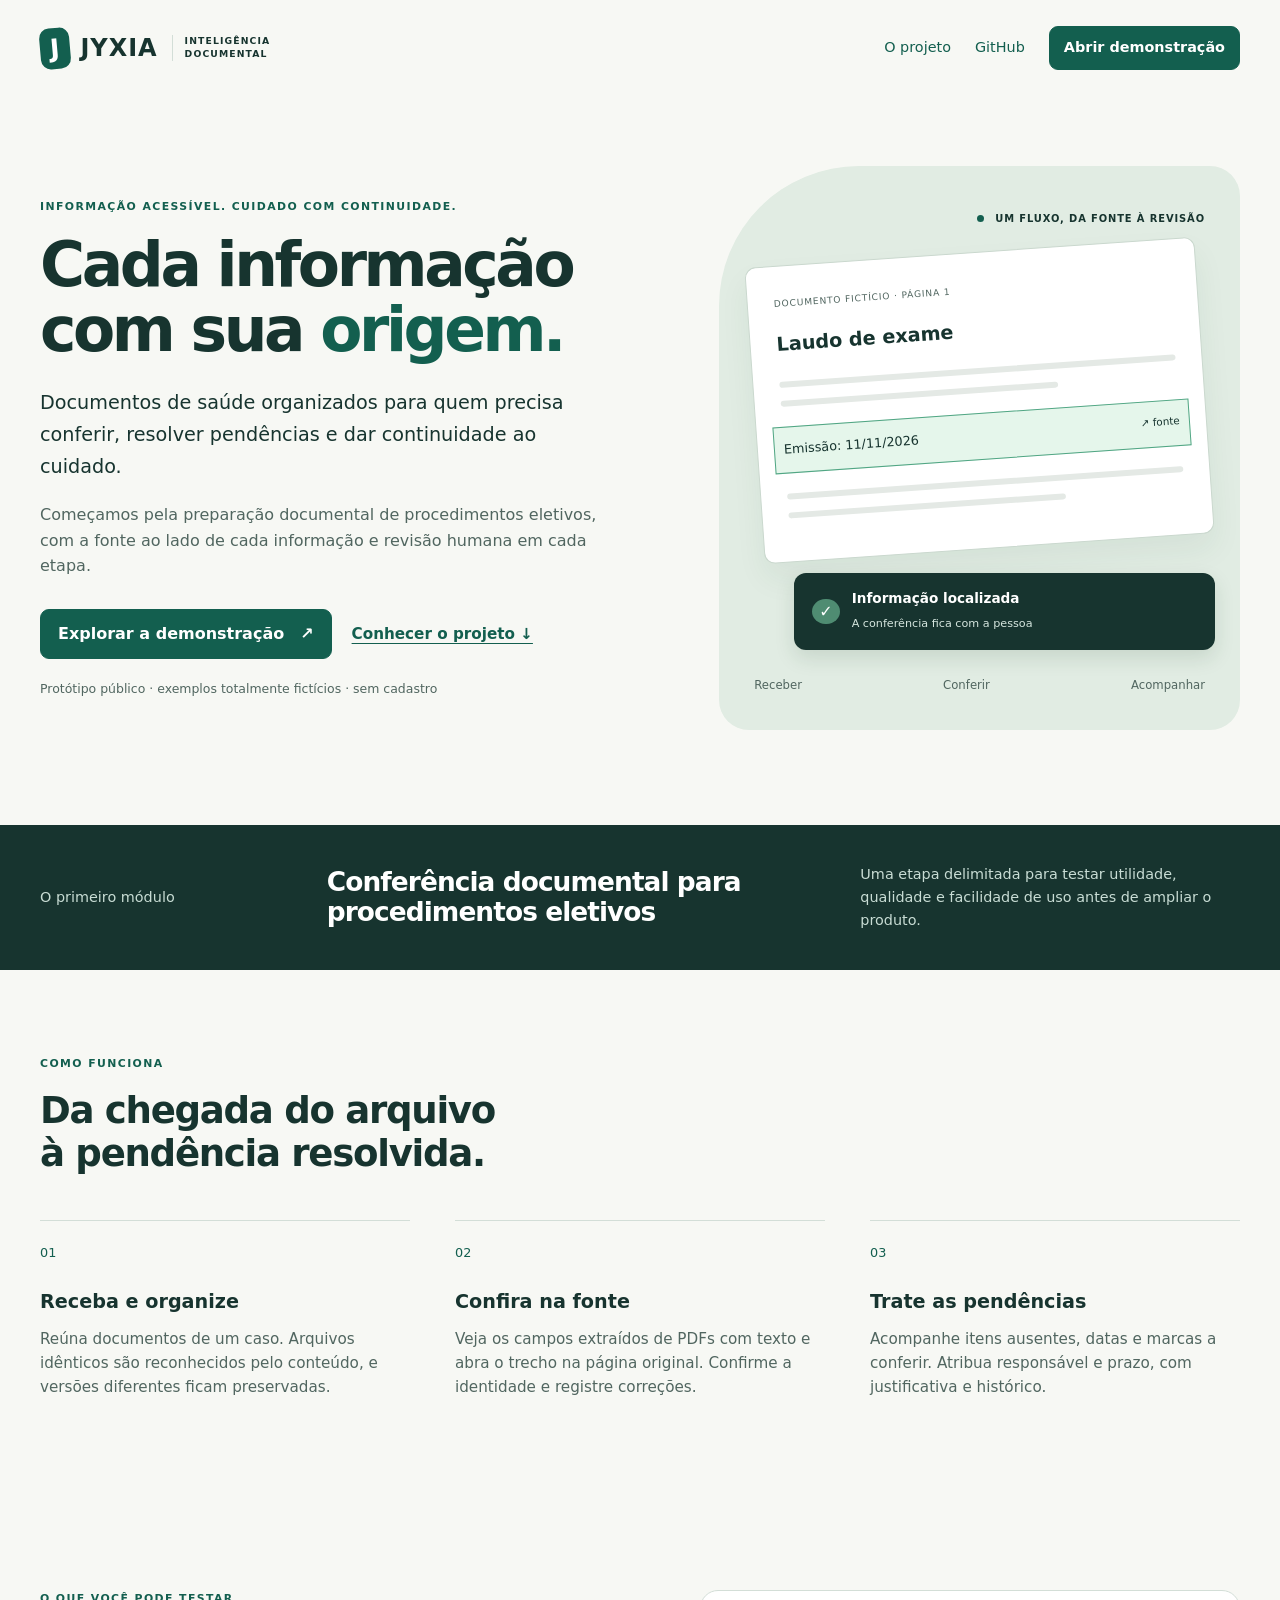
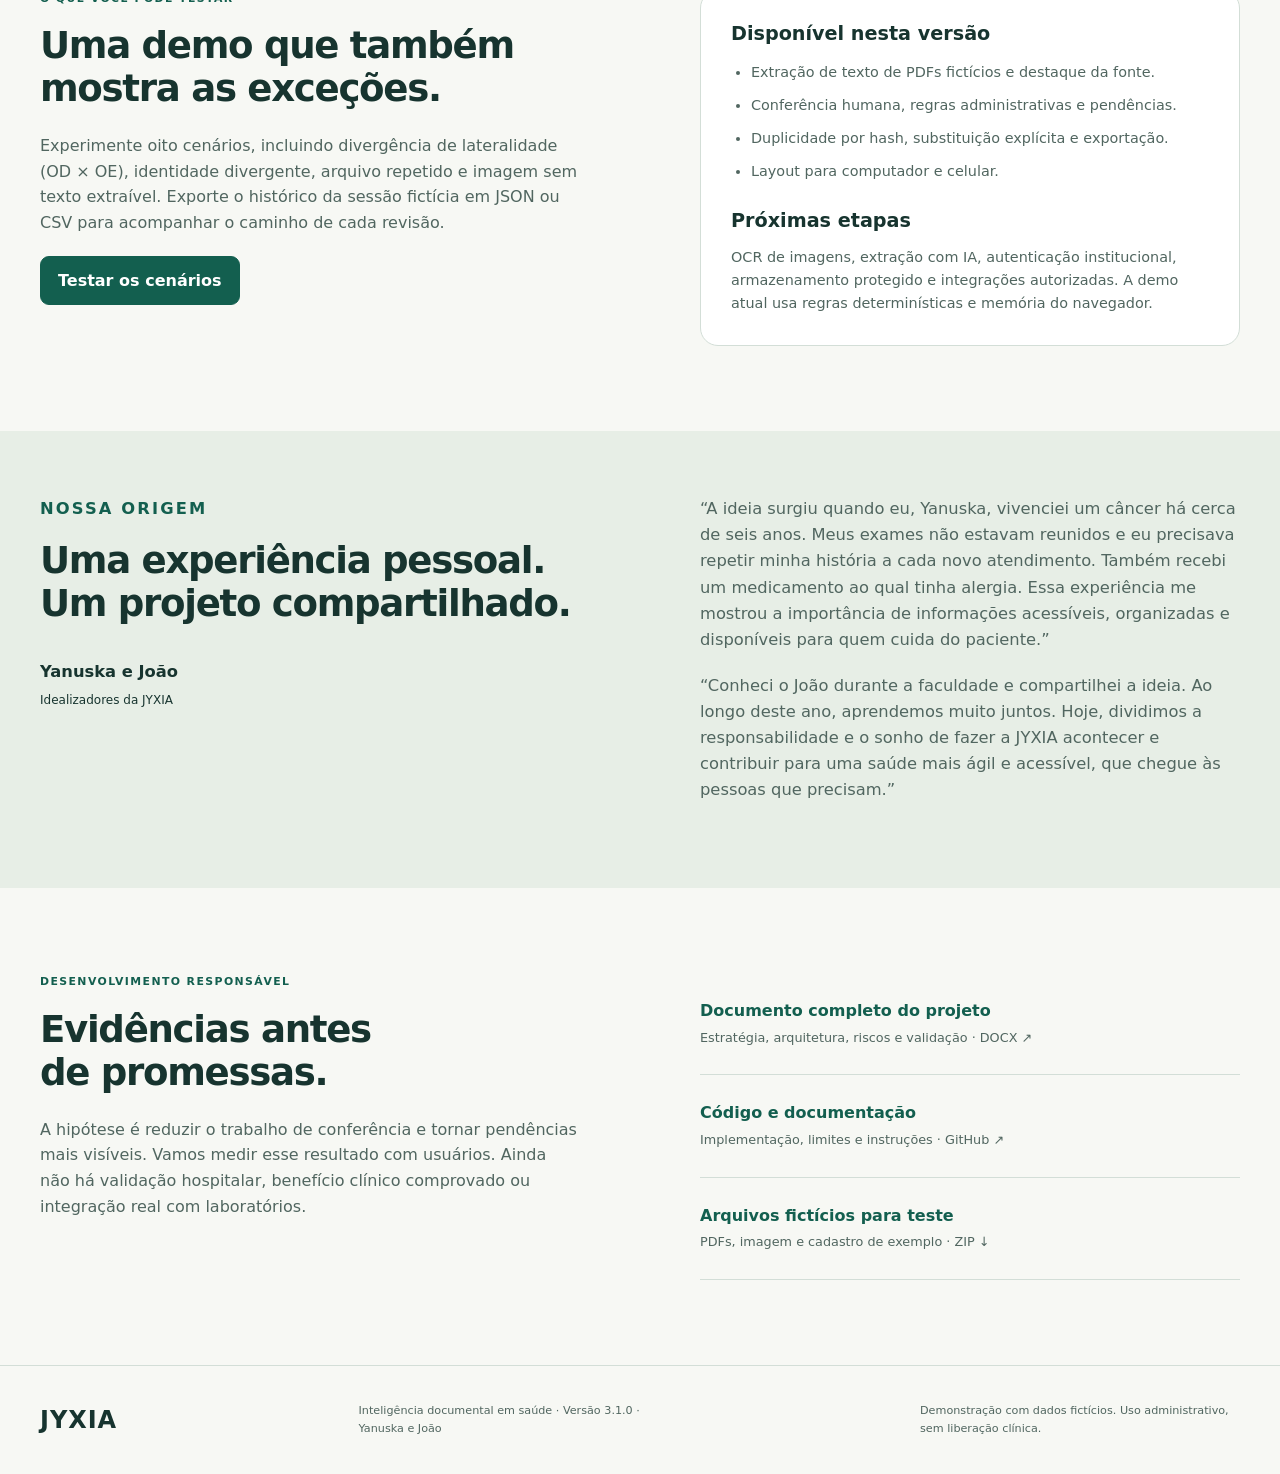
==== commit 9c1c6b81: "🎨 ui: Exibe 4 eixos de consistencia, quarentena guiada e resumo CSV" ====
--- a/index.html
+++ b/index.html
@@ -1,9 +1,9 @@
-<!doctype html><html lang="pt-BR"><head><meta charset="utf-8"><meta name="viewport" content="width=device-width,initial-scale=1"><meta http-equiv="Content-Security-Policy" content="default-src 'self'; script-src 'self'; worker-src 'self'; style-src 'self'; img-src 'self' blob: data:; font-src 'self'; connect-src 'self'; object-src 'none'; base-uri 'none'; form-action 'none'"><meta name="referrer" content="no-referrer"><title>JYXIA | Inteligência Documental em Saúde</title><meta name="description" content="JYXIA Inteligência Documental em Saúde. Conferência com fonte, revisão humana e acompanhamento de pendências."><link rel="stylesheet" href="documental.css"></head><body><a class="skip" href="#main">Pular para o conteúdo</a><header class="top"><a class="brand" href="index.html" aria-label="JYXIA início"><span class="brand-symbol">J</span>JYXIA<span class="brand-sub">INTELIGÊNCIA DOCUMENTAL</span></a><nav aria-label="Principal"><a href="index.html#produto">O projeto</a><a href="https://github.com/yanuska90/jyxia-saude">GitHub</a><a class="button small" href="demo.html">Abrir demonstração</a></nav></header><main id="main">
+<!doctype html><html lang="pt-BR"><head><meta charset="utf-8"><meta name="viewport" content="width=device-width,initial-scale=1"><meta http-equiv="Content-Security-Policy" content="default-src 'self'; script-src 'self'; worker-src 'self'; style-src 'self'; img-src 'self' blob: data:; font-src 'self'; connect-src 'self'; object-src 'none'; base-uri 'none'; form-action 'none'"><meta name="referrer" content="no-referrer"><title>JYXIA | Inteligência Documental em Saúde</title><meta name="description" content="JYXIA Inteligência Documental em Saúde. Conferência com fonte, revisão humana e acompanhamento de pendências."><link rel="icon" href="favicon.svg" type="image/svg+xml"><link rel="stylesheet" href="documental.css"></head><body><a class="skip" href="#main">Pular para o conteúdo</a><header class="top"><a class="brand" href="index.html" aria-label="JYXIA início"><span class="brand-symbol">J</span>JYXIA<span class="brand-sub">INTELIGÊNCIA DOCUMENTAL</span></a><nav aria-label="Principal"><a href="index.html#produto">O projeto</a><a href="https://github.com/yanuska90/jyxia-saude">GitHub</a><a class="button small" href="demo.html">Abrir demonstração</a></nav></header><main id="main">
 <section class="hero wrap"><div><p class="eyebrow">INFORMAÇÃO ACESSÍVEL. CUIDADO COM CONTINUIDADE.</p><h1>Cada informação<br>com sua <em>origem.</em></h1><p class="lead">Documentos de saúde organizados para quem precisa conferir, resolver pendências e dar continuidade ao cuidado.</p><p>Começamos pela preparação documental de procedimentos eletivos, com a fonte ao lado de cada informação e revisão humana em cada etapa.</p><div class="actions"><a class="button" href="demo.html">Explorar a demonstração <span aria-hidden="true">↗</span></a><a class="text-link" href="#produto">Conhecer o projeto ↓</a></div><p class="fine">Protótipo público · exemplos totalmente fictícios · sem cadastro</p></div>
 <div class="hero-visual" aria-label="Ilustração do fluxo documental"><div class="visual-heading"><span class="dot"></span> UM FLUXO, DA FONTE À REVISÃO</div><div class="paper"><div class="paper-caption">DOCUMENTO FICTÍCIO · PÁGINA 1</div><strong>Laudo de exame</strong><span class="line"></span><span class="line short"></span><div class="highlight-demo">Emissão: 11/11/2026 <span>↗ fonte</span></div><span class="line"></span><span class="line short"></span></div><div class="review-chip"><span class="check">✓</span><div><strong>Informação localizada</strong><small>A conferência fica com a pessoa</small></div></div><div class="flow-labels"><span>Receber</span><span>Conferir</span><span>Acompanhar</span></div></div></section>
 <section class="band"><div class="wrap band-grid"><p>O primeiro módulo</p><h2>Conferência documental para procedimentos eletivos</h2><p>Uma etapa delimitada para testar utilidade, qualidade e facilidade de uso antes de ampliar o produto.</p></div></section>
 <section class="wrap section" id="produto"><p class="eyebrow">COMO FUNCIONA</p><h2>Da chegada do arquivo<br>à pendência resolvida.</h2><div class="steps"><article><span class="step-number">01</span><h3>Receba e organize</h3><p>Reúna documentos de um caso. Arquivos idênticos são reconhecidos pelo conteúdo, e versões diferentes ficam preservadas.</p></article><article><span class="step-number">02</span><h3>Confira na fonte</h3><p>Veja os campos extraídos de PDFs com texto e abra o trecho na página original. Confirme a identidade e registre correções.</p></article><article><span class="step-number">03</span><h3>Trate as pendências</h3><p>Acompanhe itens ausentes, datas e marcas a conferir. Atribua responsável e prazo, com justificativa e histórico.</p></article></div></section>
-<section class="wrap section two-col"><div><p class="eyebrow">O QUE VOCÊ PODE TESTAR</p><h2>Uma demo que também<br>mostra as exceções.</h2><p>Experimente sete cenários, incluindo identidade divergente, arquivo repetido e imagem sem texto extraível. Exporte o histórico da sessão fictícia para acompanhar o caminho de cada revisão.</p><a class="button" href="demo.html">Testar os cenários</a></div><div class="capability"><h3>Disponível nesta versão</h3><ul><li>Extração de texto de PDFs fictícios e destaque da fonte.</li><li>Conferência humana, regras administrativas e pendências.</li><li>Duplicidade por hash, substituição explícita e exportação.</li><li>Layout para computador e celular.</li></ul><h3>Próximas etapas</h3><p>OCR de imagens, extração com IA, autenticação institucional, armazenamento protegido e integrações autorizadas. A demo atual usa regras determinísticas e memória do navegador.</p></div></section>
+<section class="wrap section two-col"><div><p class="eyebrow">O QUE VOCÊ PODE TESTAR</p><h2>Uma demo que também<br>mostra as exceções.</h2><p>Experimente oito cenários, incluindo divergência de lateralidade (OD × OE), identidade divergente, arquivo repetido e imagem sem texto extraível. Exporte o histórico da sessão fictícia em JSON ou CSV para acompanhar o caminho de cada revisão.</p><a class="button" href="demo.html">Testar os cenários</a></div><div class="capability"><h3>Disponível nesta versão</h3><ul><li>Extração de texto de PDFs fictícios e destaque da fonte.</li><li>Conferência humana, regras administrativas e pendências.</li><li>Duplicidade por hash, substituição explícita e exportação.</li><li>Layout para computador e celular.</li></ul><h3>Próximas etapas</h3><p>OCR de imagens, extração com IA, autenticação institucional, armazenamento protegido e integrações autorizadas. A demo atual usa regras determinísticas e memória do navegador.</p></div></section>
 <section class="origin"><div class="wrap two-col"><div><p class="eyebrow">NOSSA ORIGEM</p><h2>Uma experiência pessoal.<br>Um projeto compartilhado.</h2><p class="signature">Yanuska e João<br><span>Idealizadores da JYXIA</span></p></div><div><p>“A ideia surgiu quando eu, Yanuska, vivenciei um câncer há cerca de seis anos. Meus exames não estavam reunidos e eu precisava repetir minha história a cada novo atendimento. Também recebi um medicamento ao qual tinha alergia. Essa experiência me mostrou a importância de informações acessíveis, organizadas e disponíveis para quem cuida do paciente.”</p><p>“Conheci o João durante a faculdade e compartilhei a ideia. Ao longo deste ano, aprendemos muito juntos. Hoje, dividimos a responsabilidade e o sonho de fazer a JYXIA acontecer e contribuir para uma saúde mais ágil e acessível, que chegue às pessoas que precisam.”</p></div></div></section>
 <section class="wrap section two-col"><div><p class="eyebrow">DESENVOLVIMENTO RESPONSÁVEL</p><h2>Evidências antes<br>de promessas.</h2><p>A hipótese é reduzir o trabalho de conferência e tornar pendências mais visíveis. Vamos medir esse resultado com usuários. Ainda não há validação hospitalar, benefício clínico comprovado ou integração real com laboratórios.</p></div><div class="resources"><a href="Projeto_JYXIA_Inteligencia_Documental_v3.docx"><strong>Documento completo do projeto</strong><span>Estratégia, arquitetura, riscos e validação · DOCX ↗</span></a><a href="https://github.com/yanuska90/jyxia-saude"><strong>Código e documentação</strong><span>Implementação, limites e instruções · GitHub ↗</span></a><a href="fixtures-jyxia.zip"><strong>Arquivos fictícios para teste</strong><span>PDFs, imagem e cadastro de exemplo · ZIP ↓</span></a></div></section>
-</main><footer><a class="brand" href="index.html">JYXIA</a><p>Inteligência documental em saúde · Versão 3.0.0 · Yanuska e João</p><p>Demonstração com dados fictícios. Uso administrativo, sem liberação clínica.</p></footer></body></html>+</main><footer><a class="brand" href="index.html">JYXIA</a><p>Inteligência documental em saúde · Versão 3.1.0 · Yanuska e João</p><p>Demonstração com dados fictícios. Uso administrativo, sem liberação clínica.</p></footer></body></html>
--- a/documental.css
+++ b/documental.css
@@ -3,3 +3,20 @@
 @media(max-width:1100px){.wrap{width:calc(100% - 48px)}.top{padding:20px 24px}.workspace{grid-template-columns:200px 1fr}.split{grid-template-columns:1fr}.source{max-width:480px}.hero{gap:5%}.hero-visual{padding:25px}.review-chip{margin-left:10px}.band-grid{gap:25px}.task{grid-template-columns:1fr}.brand-sub{display:none}}
 @media(max-width:700px){.wrap{width:calc(100% - 32px)}.top{padding:18px 16px;gap:10px}.brand{font-size:1.25rem}.brand-symbol{font-size:1.3rem}.top nav{gap:12px}.top nav>a:first-child{display:none}.top nav>a{font-size:.72rem}.small{padding:8px 10px}.hero{grid-template-columns:1fr;padding:40px 0 55px;gap:35px}.hero h1{font-size:3.25rem}.lead{font-size:1.07rem}.hero-visual{min-height:390px;max-width:470px;width:100%;margin:auto}.band-grid,.two-col,.steps{grid-template-columns:1fr;gap:28px}.band{padding:30px 0}.band h2{font-size:1.65rem}.band-grid{gap:17px}.section{padding:50px 0}.steps{margin-top:30px;gap:12px}.step-number{margin-bottom:12px;padding-top:15px}.origin{padding:45px 0}.signature{margin-top:20px}.origin .two-col{gap:12px}footer{padding:25px 16px;flex-wrap:wrap;gap:12px}footer p{max-width:100%;width:100%}.demo-title{display:block;margin-top:25px}.demo-title h1{font-size:2.15rem;margin-bottom:13px}.demo-title>a{display:inline-block;margin-bottom:20px}.notice{font-size:.78rem;padding:13px}.controls,.case-strip{grid-template-columns:1fr;gap:25px}.panel{padding:18px;border-radius:12px}.metrics{grid-template-columns:repeat(3,1fr);gap:8px}.metric{padding:12px}.metric strong{font-size:1.4rem}.metric span{font-size:.64rem}.workspace{grid-template-columns:1fr;gap:0}.doc-list-panel{padding:15px}.doc-button{font-size:.8rem}.review-panel{padding:17px}.review-heading{display:block}.review-heading .pill{margin-top:0;margin-bottom:10px}.section-heading{display:block}.section-heading>.pill,.section-heading>.actions{margin-top:15px}.task-controls{grid-template-columns:1fr 1fr}.task-controls>button{grid-column:1/-1}.task-note{display:block}.task-note button{margin-top:8px;width:100%}.reset-row{display:block}.reset-row button{margin-top:12px;width:100%}.audit-panel .actions{display:grid;grid-template-columns:1fr}.field{font-size:.83rem}.field strong{font-size:.8rem}.check-label{font-size:.8rem}.field button{font-size:.73rem;min-height:44px}.source{max-width:none}.source-heading{font-size:.72rem}}
 @media(prefers-reduced-motion:no-preference){html{scroll-behavior:smooth}}
+
+.message.error{color:#8c2c19;background:#fdf2ef;border-left:4px solid #8c2c19;padding:10px 14px;border-radius:0 8px 8px 0;font-weight:600}
+.guidance{background:#fff6e6;border-left:4px solid #8c5b14;color:#4a330a;padding:12px 14px;border-radius:0 8px 8px 0;font-size:.82rem;margin:14px 0}
+.pill.danger{background:#fbe4df;color:#7a1f10}
+.axes-grid{display:grid;grid-template-columns:repeat(4,1fr);gap:12px;margin:16px 0}
+.axis-card{border:1px solid var(--line);border-left:4px solid var(--muted);border-radius:10px;padding:12px 14px;background:var(--paper)}
+.axis-card.axis-ok{border-left-color:var(--green);background:#eef7f2}
+.axis-card.axis-conflito{border-left-color:#8c2c19;background:#fdf2ef}
+.axis-card.axis-abstencao,.axis-card.axis-atencao{border-left-color:#8c5b14;background:#fff8eb}
+.axis-head{display:flex;justify-content:space-between;align-items:flex-start;gap:8px;flex-wrap:wrap;margin-bottom:6px}
+.axis-head strong{font-size:.8rem;color:var(--ink)}
+.axis-badge{font-size:.64rem;font-weight:750;padding:2px 8px;border-radius:99px;background:#fff;border:1px solid var(--line);color:var(--ink)}
+.axis-card p{font-size:.74rem;margin:0;color:var(--ink)}
+.notice-details{margin:12px 0 18px;border:1px solid var(--line);border-radius:10px;padding:10px 14px;background:var(--paper)}
+.pending-notice{white-space:pre-wrap;font-family:ui-monospace,SFMono-Regular,Consolas,monospace;font-size:.74rem;line-height:1.5;background:#fff;border:1px solid var(--line);border-radius:8px;padding:12px;margin:10px 0;overflow-wrap:anywhere;color:var(--ink)}
+@media(max-width:1100px){.axes-grid{grid-template-columns:repeat(2,1fr)}}
+@media(max-width:700px){.axes-grid{grid-template-columns:1fr}}
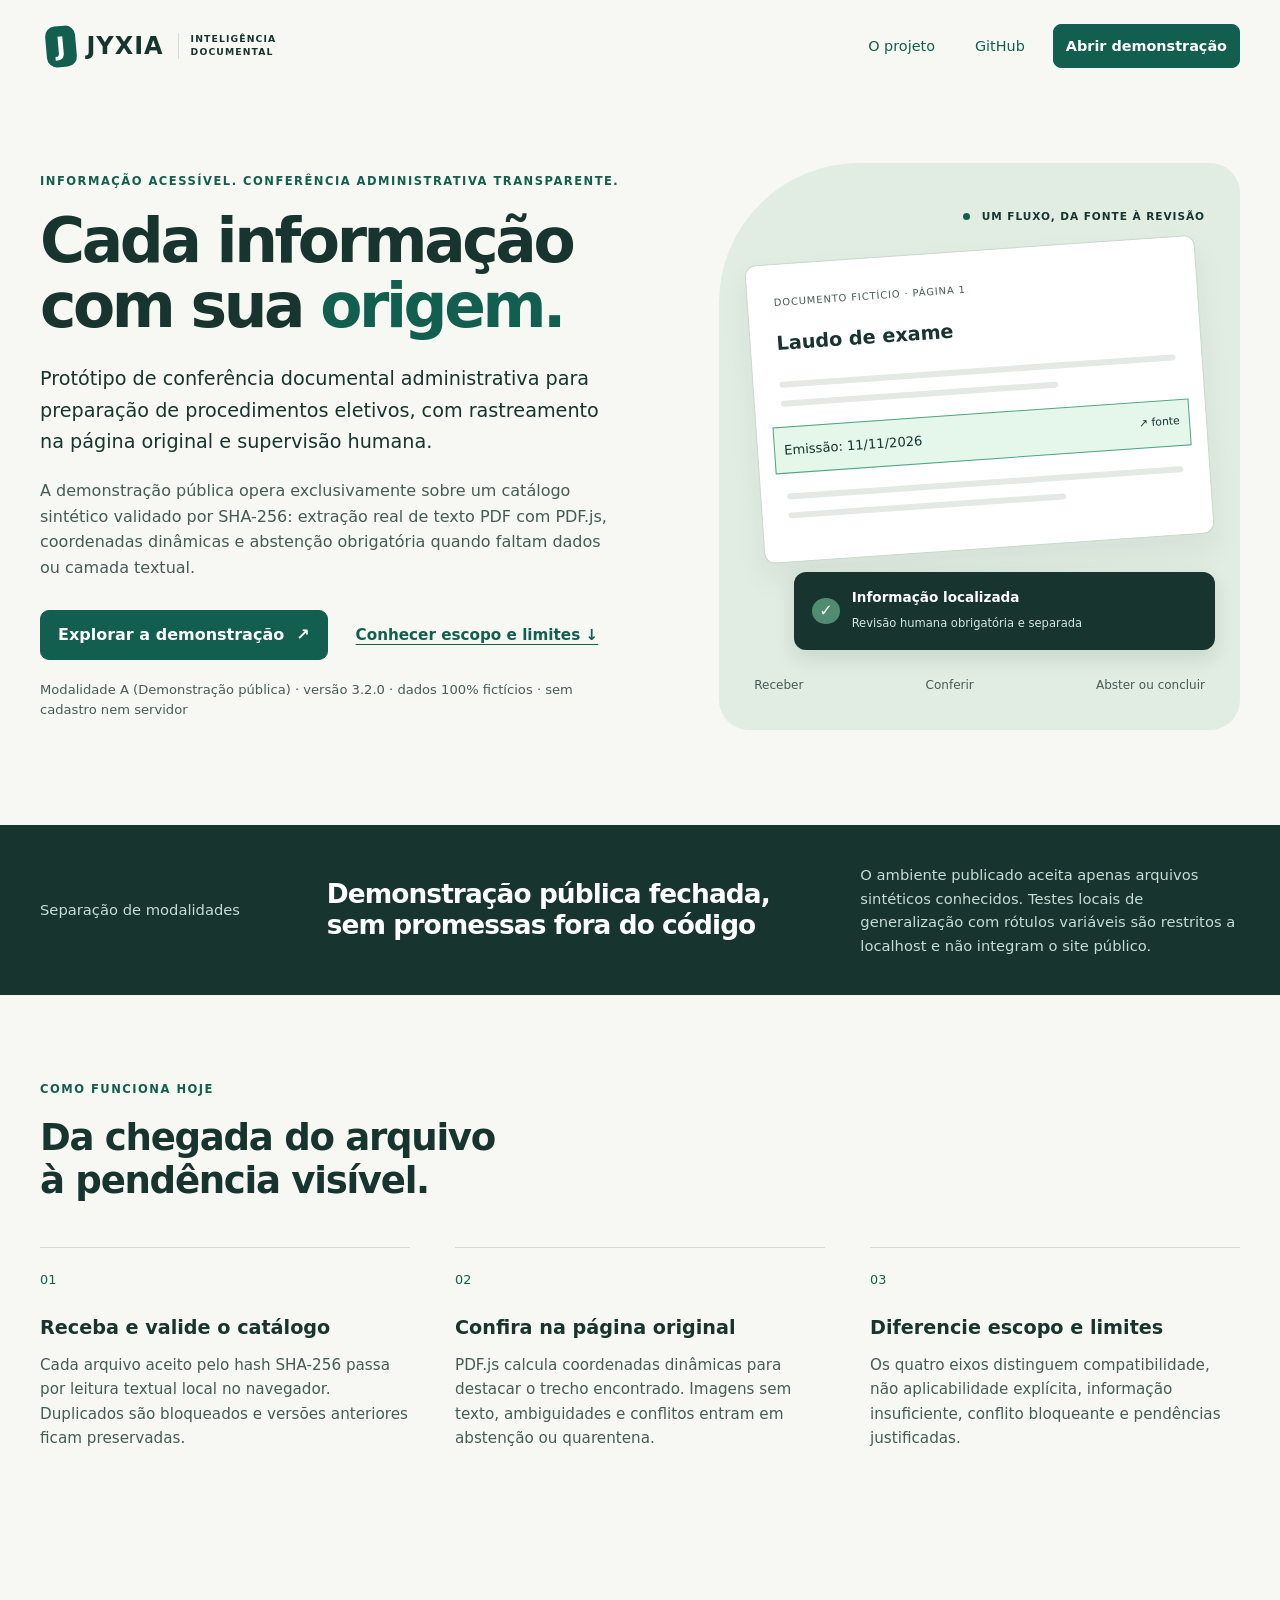
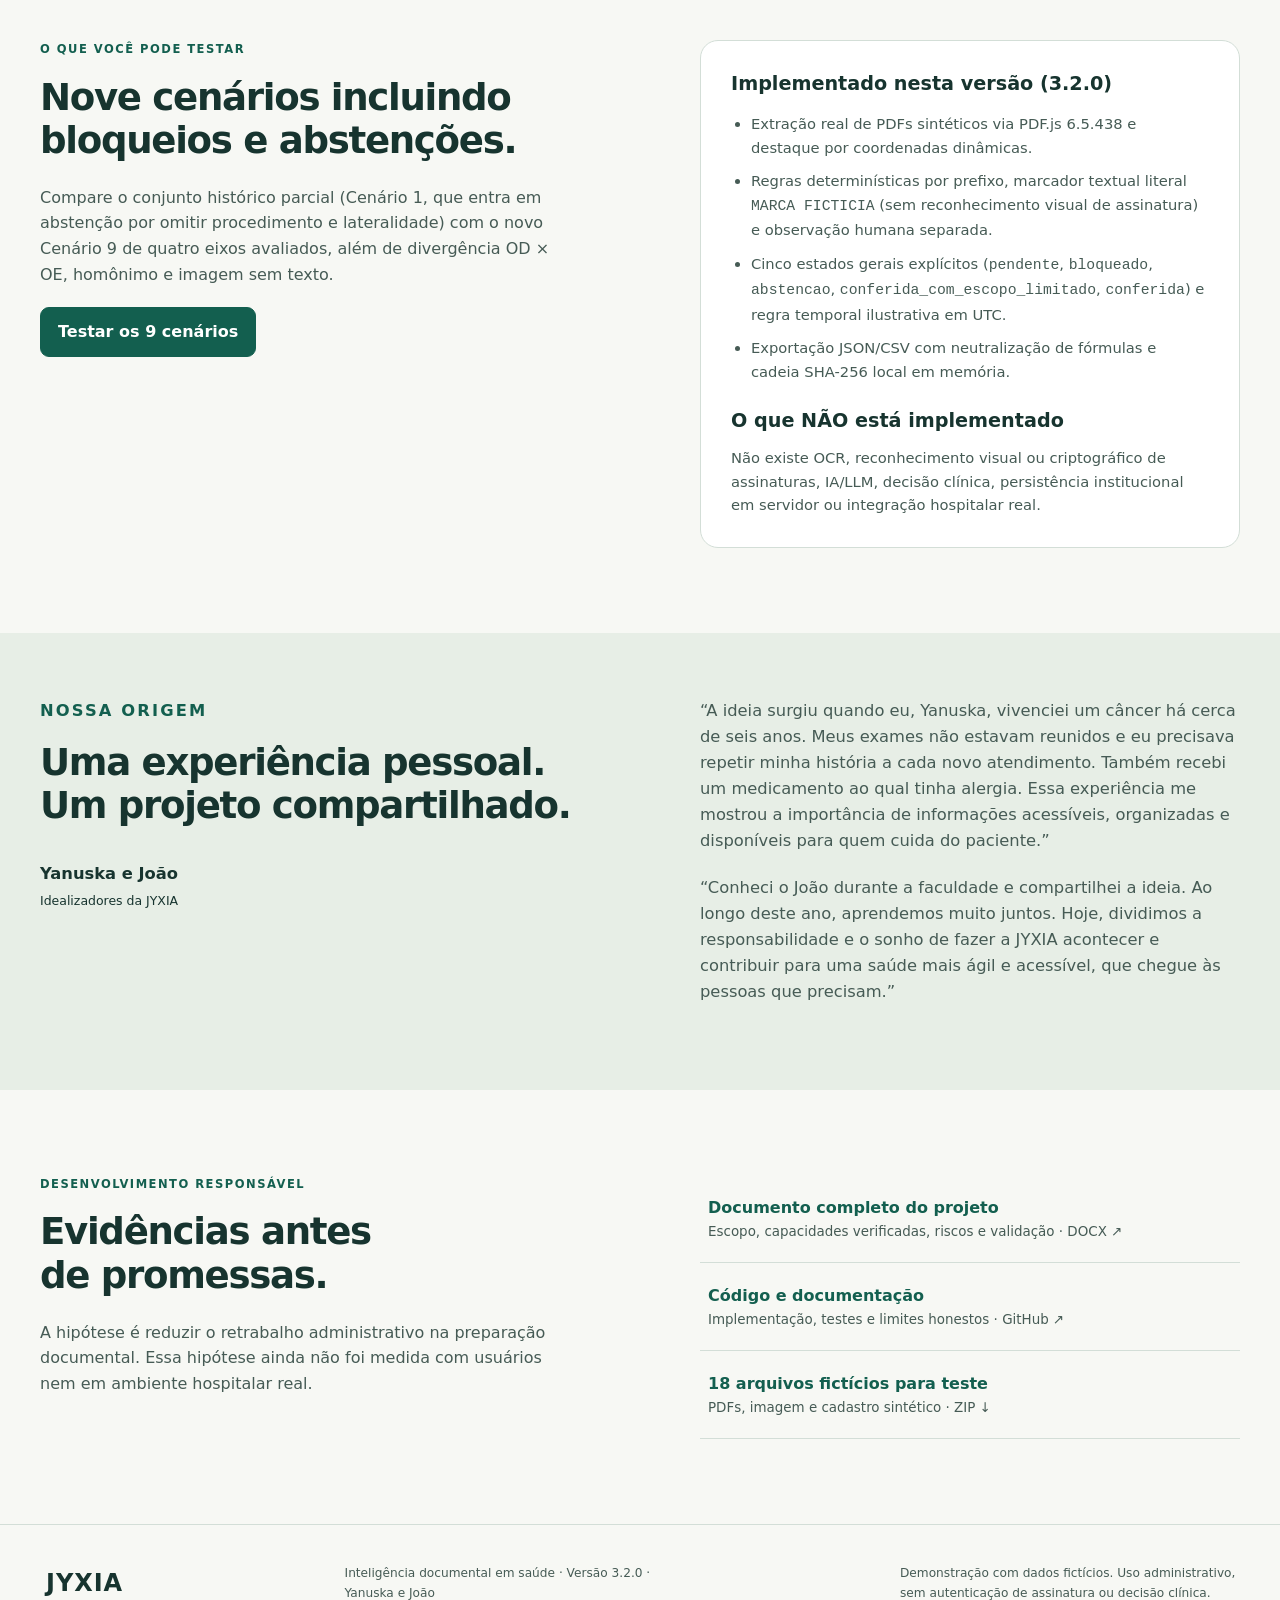
==== commit b0382047: "feat(ui,a11y): separate human visual observation, improve blocker alerts and reach >=44px targets" ====
--- a/index.html
+++ b/index.html
@@ -1,9 +1,9 @@
-<!doctype html><html lang="pt-BR"><head><meta charset="utf-8"><meta name="viewport" content="width=device-width,initial-scale=1"><meta http-equiv="Content-Security-Policy" content="default-src 'self'; script-src 'self'; worker-src 'self'; style-src 'self'; img-src 'self' blob: data:; font-src 'self'; connect-src 'self'; object-src 'none'; base-uri 'none'; form-action 'none'"><meta name="referrer" content="no-referrer"><title>JYXIA | Inteligência Documental em Saúde</title><meta name="description" content="JYXIA Inteligência Documental em Saúde. Conferência com fonte, revisão humana e acompanhamento de pendências."><link rel="icon" href="favicon.svg" type="image/svg+xml"><link rel="stylesheet" href="documental.css"></head><body><a class="skip" href="#main">Pular para o conteúdo</a><header class="top"><a class="brand" href="index.html" aria-label="JYXIA início"><span class="brand-symbol">J</span>JYXIA<span class="brand-sub">INTELIGÊNCIA DOCUMENTAL</span></a><nav aria-label="Principal"><a href="index.html#produto">O projeto</a><a href="https://github.com/yanuska90/jyxia-saude">GitHub</a><a class="button small" href="demo.html">Abrir demonstração</a></nav></header><main id="main">
-<section class="hero wrap"><div><p class="eyebrow">INFORMAÇÃO ACESSÍVEL. CUIDADO COM CONTINUIDADE.</p><h1>Cada informação<br>com sua <em>origem.</em></h1><p class="lead">Documentos de saúde organizados para quem precisa conferir, resolver pendências e dar continuidade ao cuidado.</p><p>Começamos pela preparação documental de procedimentos eletivos, com a fonte ao lado de cada informação e revisão humana em cada etapa.</p><div class="actions"><a class="button" href="demo.html">Explorar a demonstração <span aria-hidden="true">↗</span></a><a class="text-link" href="#produto">Conhecer o projeto ↓</a></div><p class="fine">Protótipo público · exemplos totalmente fictícios · sem cadastro</p></div>
-<div class="hero-visual" aria-label="Ilustração do fluxo documental"><div class="visual-heading"><span class="dot"></span> UM FLUXO, DA FONTE À REVISÃO</div><div class="paper"><div class="paper-caption">DOCUMENTO FICTÍCIO · PÁGINA 1</div><strong>Laudo de exame</strong><span class="line"></span><span class="line short"></span><div class="highlight-demo">Emissão: 11/11/2026 <span>↗ fonte</span></div><span class="line"></span><span class="line short"></span></div><div class="review-chip"><span class="check">✓</span><div><strong>Informação localizada</strong><small>A conferência fica com a pessoa</small></div></div><div class="flow-labels"><span>Receber</span><span>Conferir</span><span>Acompanhar</span></div></div></section>
-<section class="band"><div class="wrap band-grid"><p>O primeiro módulo</p><h2>Conferência documental para procedimentos eletivos</h2><p>Uma etapa delimitada para testar utilidade, qualidade e facilidade de uso antes de ampliar o produto.</p></div></section>
-<section class="wrap section" id="produto"><p class="eyebrow">COMO FUNCIONA</p><h2>Da chegada do arquivo<br>à pendência resolvida.</h2><div class="steps"><article><span class="step-number">01</span><h3>Receba e organize</h3><p>Reúna documentos de um caso. Arquivos idênticos são reconhecidos pelo conteúdo, e versões diferentes ficam preservadas.</p></article><article><span class="step-number">02</span><h3>Confira na fonte</h3><p>Veja os campos extraídos de PDFs com texto e abra o trecho na página original. Confirme a identidade e registre correções.</p></article><article><span class="step-number">03</span><h3>Trate as pendências</h3><p>Acompanhe itens ausentes, datas e marcas a conferir. Atribua responsável e prazo, com justificativa e histórico.</p></article></div></section>
-<section class="wrap section two-col"><div><p class="eyebrow">O QUE VOCÊ PODE TESTAR</p><h2>Uma demo que também<br>mostra as exceções.</h2><p>Experimente oito cenários, incluindo divergência de lateralidade (OD × OE), identidade divergente, arquivo repetido e imagem sem texto extraível. Exporte o histórico da sessão fictícia em JSON ou CSV para acompanhar o caminho de cada revisão.</p><a class="button" href="demo.html">Testar os cenários</a></div><div class="capability"><h3>Disponível nesta versão</h3><ul><li>Extração de texto de PDFs fictícios e destaque da fonte.</li><li>Conferência humana, regras administrativas e pendências.</li><li>Duplicidade por hash, substituição explícita e exportação.</li><li>Layout para computador e celular.</li></ul><h3>Próximas etapas</h3><p>OCR de imagens, extração com IA, autenticação institucional, armazenamento protegido e integrações autorizadas. A demo atual usa regras determinísticas e memória do navegador.</p></div></section>
-<section class="origin"><div class="wrap two-col"><div><p class="eyebrow">NOSSA ORIGEM</p><h2>Uma experiência pessoal.<br>Um projeto compartilhado.</h2><p class="signature">Yanuska e João<br><span>Idealizadores da JYXIA</span></p></div><div><p>“A ideia surgiu quando eu, Yanuska, vivenciei um câncer há cerca de seis anos. Meus exames não estavam reunidos e eu precisava repetir minha história a cada novo atendimento. Também recebi um medicamento ao qual tinha alergia. Essa experiência me mostrou a importância de informações acessíveis, organizadas e disponíveis para quem cuida do paciente.”</p><p>“Conheci o João durante a faculdade e compartilhei a ideia. Ao longo deste ano, aprendemos muito juntos. Hoje, dividimos a responsabilidade e o sonho de fazer a JYXIA acontecer e contribuir para uma saúde mais ágil e acessível, que chegue às pessoas que precisam.”</p></div></div></section>
-<section class="wrap section two-col"><div><p class="eyebrow">DESENVOLVIMENTO RESPONSÁVEL</p><h2>Evidências antes<br>de promessas.</h2><p>A hipótese é reduzir o trabalho de conferência e tornar pendências mais visíveis. Vamos medir esse resultado com usuários. Ainda não há validação hospitalar, benefício clínico comprovado ou integração real com laboratórios.</p></div><div class="resources"><a href="Projeto_JYXIA_Inteligencia_Documental_v3.docx"><strong>Documento completo do projeto</strong><span>Estratégia, arquitetura, riscos e validação · DOCX ↗</span></a><a href="https://github.com/yanuska90/jyxia-saude"><strong>Código e documentação</strong><span>Implementação, limites e instruções · GitHub ↗</span></a><a href="fixtures-jyxia.zip"><strong>Arquivos fictícios para teste</strong><span>PDFs, imagem e cadastro de exemplo · ZIP ↓</span></a></div></section>
-</main><footer><a class="brand" href="index.html">JYXIA</a><p>Inteligência documental em saúde · Versão 3.1.0 · Yanuska e João</p><p>Demonstração com dados fictícios. Uso administrativo, sem liberação clínica.</p></footer></body></html>+<!doctype html><html lang="pt-BR"><head><meta charset="utf-8"><meta name="viewport" content="width=device-width,initial-scale=1"><meta http-equiv="Content-Security-Policy" content="default-src 'self'; script-src 'self'; worker-src 'self'; style-src 'self'; img-src 'self' blob: data:; font-src 'self'; connect-src 'self'; object-src 'none'; base-uri 'none'; form-action 'none'"><meta name="referrer" content="no-referrer"><title>JYXIA | Inteligência Documental em Saúde</title><meta name="description" content="JYXIA Inteligência Documental em Saúde. Conferência documental administrativa com evidência na fonte, revisão humana e controle explícito de limites."><link rel="icon" href="favicon.svg" type="image/svg+xml"><link rel="stylesheet" href="documental.css"></head><body><a class="skip" href="#main">Pular para o conteúdo</a><header class="top"><a class="brand" href="index.html" aria-label="JYXIA início"><span class="brand-symbol">J</span>JYXIA<span class="brand-sub">INTELIGÊNCIA DOCUMENTAL</span></a><nav aria-label="Principal"><a href="index.html#produto">O projeto</a><a href="https://github.com/yanuska90/jyxia-saude">GitHub</a><a class="button small" href="demo.html">Abrir demonstração</a></nav></header><main id="main">
+<section class="hero wrap"><div><p class="eyebrow">INFORMAÇÃO ACESSÍVEL. CONFERÊNCIA ADMINISTRATIVA TRANSPARENTE.</p><h1>Cada informação<br>com sua <em>origem.</em></h1><p class="lead">Protótipo de conferência documental administrativa para preparação de procedimentos eletivos, com rastreamento na página original e supervisão humana.</p><p>A demonstração pública opera exclusivamente sobre um catálogo sintético validado por SHA-256: extração real de texto PDF com PDF.js, coordenadas dinâmicas e abstenção obrigatória quando faltam dados ou camada textual.</p><div class="actions"><a class="button" href="demo.html">Explorar a demonstração <span aria-hidden="true">↗</span></a><a class="text-link" href="#produto">Conhecer escopo e limites ↓</a></div><p class="fine">Modalidade A (Demonstração pública) · versão 3.2.0 · dados 100% fictícios · sem cadastro nem servidor</p></div>
+<div class="hero-visual" aria-label="Ilustração do fluxo documental"><div class="visual-heading"><span class="dot"></span> UM FLUXO, DA FONTE À REVISÃO</div><div class="paper"><div class="paper-caption">DOCUMENTO FICTÍCIO · PÁGINA 1</div><strong>Laudo de exame</strong><span class="line"></span><span class="line short"></span><div class="highlight-demo">Emissão: 11/11/2026 <span>↗ fonte</span></div><span class="line"></span><span class="line short"></span></div><div class="review-chip"><span class="check">✓</span><div><strong>Informação localizada</strong><small>Revisão humana obrigatória e separada</small></div></div><div class="flow-labels"><span>Receber</span><span>Conferir</span><span>Abster ou concluir</span></div></div></section>
+<section class="band"><div class="wrap band-grid"><p>Separação de modalidades</p><h2>Demonstração pública fechada, sem promessas fora do código</h2><p>O ambiente publicado aceita apenas arquivos sintéticos conhecidos. Testes locais de generalização com rótulos variáveis são restritos a localhost e não integram o site público.</p></div></section>
+<section class="wrap section" id="produto"><p class="eyebrow">COMO FUNCIONA HOJE</p><h2>Da chegada do arquivo<br>à pendência visível.</h2><div class="steps"><article><span class="step-number">01</span><h3>Receba e valide o catálogo</h3><p>Cada arquivo aceito pelo hash SHA-256 passa por leitura textual local no navegador. Duplicados são bloqueados e versões anteriores ficam preservadas.</p></article><article><span class="step-number">02</span><h3>Confira na página original</h3><p>PDF.js calcula coordenadas dinâmicas para destacar o trecho encontrado. Imagens sem texto, ambiguidades e conflitos entram em abstenção ou quarentena.</p></article><article><span class="step-number">03</span><h3>Diferencie escopo e limites</h3><p>Os quatro eixos distinguem compatibilidade, não aplicabilidade explícita, informação insuficiente, conflito bloqueante e pendências justificadas.</p></article></div></section>
+<section class="wrap section two-col"><div><p class="eyebrow">O QUE VOCÊ PODE TESTAR</p><h2>Nove cenários incluindo<br>bloqueios e abstenções.</h2><p>Compare o conjunto histórico parcial (Cenário 1, que entra em abstenção por omitir procedimento e lateralidade) com o novo Cenário 9 de quatro eixos avaliados, além de divergência OD × OE, homônimo e imagem sem texto.</p><a class="button" href="demo.html">Testar os 9 cenários</a></div><div class="capability"><h3>Implementado nesta versão (3.2.0)</h3><ul><li>Extração real de PDFs sintéticos via PDF.js 6.5.438 e destaque por coordenadas dinâmicas.</li><li>Regras determinísticas por prefixo, marcador textual literal <code>MARCA FICTICIA</code> (sem reconhecimento visual de assinatura) e observação humana separada.</li><li>Cinco estados gerais explícitos (<code>pendente</code>, <code>bloqueado</code>, <code>abstencao</code>, <code>conferida_com_escopo_limitado</code>, <code>conferida</code>) e regra temporal ilustrativa em UTC.</li><li>Exportação JSON/CSV com neutralização de fórmulas e cadeia SHA-256 local em memória.</li></ul><h3>O que NÃO está implementado</h3><p>Não existe OCR, reconhecimento visual ou criptográfico de assinaturas, IA/LLM, decisão clínica, persistência institucional em servidor ou integração hospitalar real.</p></div></section>
+<section class="origin"><div class="wrap two-col"><div><p class="eyebrow">NOSSA ORIGEM</p><h2>Uma experiência pessoal.<br>Um projeto compartilhado.</h2><p class="signature">Yanuska e João<br><span>Idealizadores da JYXIA</span></p></div><div><p>“A ideia surgiu quando eu, Yanuska, vivenciei um câncer há cerca de seis anos. Meus exames não estavam reunidos e eu precisava repetir minha história a cada novo atendimento. Também recebi um medicamento ao qual tinha alergia. Essa experiência me mostrou a importância de informações acessíveis, organizadas e disponíveis para quem cuida do paciente.”</p><p>“Conheci o João durante a faculdade e compartilhei a ideia. Ao longo deste ano, aprendemos muito juntos. Hoje, dividimos a responsabilidade e o sonho de fazer a JYXIA acontecer e contribuir para uma saúde mais ágil e acessível, que chegue às pessoas que precisam.”</p></div></div></section>
+<section class="wrap section two-col"><div><p class="eyebrow">DESENVOLVIMENTO RESPONSÁVEL</p><h2>Evidências antes<br>de promessas.</h2><p>A hipótese é reduzir o retrabalho administrativo na preparação documental. Essa hipótese ainda não foi medida com usuários nem em ambiente hospitalar real.</p></div><div class="resources"><a href="Projeto_JYXIA_Inteligencia_Documental_v3.docx"><strong>Documento completo do projeto</strong><span>Escopo, capacidades verificadas, riscos e validação · DOCX ↗</span></a><a href="https://github.com/yanuska90/jyxia-saude"><strong>Código e documentação</strong><span>Implementação, testes e limites honestos · GitHub ↗</span></a><a href="fixtures-jyxia.zip"><strong>18 arquivos fictícios para teste</strong><span>PDFs, imagem e cadastro sintético · ZIP ↓</span></a></div></section>
+</main><footer><a class="brand" href="index.html">JYXIA</a><p>Inteligência documental em saúde · Versão 3.2.0 · Yanuska e João</p><p>Demonstração com dados fictícios. Uso administrativo, sem autenticação de assinatura ou decisão clínica.</p></footer></body></html>
--- a/documental.css
+++ b/documental.css
@@ -1,22 +1,171 @@
-:root{--ink:#17342f;--muted:#516660;--green:#135f4f;--mint:#dcefe6;--paper:#f7f8f4;--line:#d3ded7;--warn:#755117;--white:#fff;--radius:18px;font-family:Inter,ui-sans-serif,system-ui,-apple-system,BlinkMacSystemFont,"Segoe UI",sans-serif;color:var(--ink);background:var(--paper);font-size:16px;line-height:1.6}*{box-sizing:border-box}body{margin:0}a{color:var(--green);text-underline-offset:4px}button,input,select,textarea{font:inherit}button,a,input,select,textarea,summary{touch-action:manipulation}button,.button{cursor:pointer;display:inline-flex;align-items:center;justify-content:center;gap:16px;border:1px solid var(--line);border-radius:9px;padding:11px 17px;background:white;color:var(--ink);font-weight:650;text-decoration:none;min-height:44px}.button{background:var(--green);color:white;border-color:var(--green)}button:hover,.button:hover{filter:brightness(.94)}button:disabled{cursor:wait;opacity:.6}:focus-visible{outline:3px solid #ac6e16;outline-offset:3px}.small{padding:8px 14px;font-size:.88rem}.wrap{width:min(1240px,calc(100% - 80px));margin:auto}.top{max-width:1400px;padding:26px 40px;margin:auto;display:flex;align-items:center;justify-content:space-between;gap:24px}.brand{display:flex;align-items:center;gap:10px;text-decoration:none;font-size:1.5rem;font-weight:800;letter-spacing:.04em;color:var(--ink)}.brand-symbol{background:var(--green);color:#fff;border-radius:10px;padding:0 10px;font-size:1.6rem;transform:rotate(-5deg)}.brand-sub{font-size:.58rem;max-width:105px;letter-spacing:.12em;line-height:1.4;border-left:1px solid var(--line);padding-left:12px;margin-left:4px}.top nav{display:flex;gap:24px;align-items:center}.top nav>a{font-size:.9rem;text-decoration:none}.skip{position:absolute;left:16px;top:-100px;background:white;padding:12px;z-index:20}.skip:focus{top:5px}.hero{display:grid;grid-template-columns:1.12fr 1fr;gap:8%;padding:70px 0 95px;align-items:center}.eyebrow{font-size:.68rem;letter-spacing:.13em;font-weight:800;color:var(--green);margin:0 0 17px}h1,h2,h3,h4,p{margin-top:0}h1{font-size:clamp(2.5rem,4.8vw,4.9rem);line-height:1.06;letter-spacing:-.055em;font-weight:650;margin-bottom:25px}h1 em{font-style:normal;color:var(--green)}h2{font-size:clamp(1.9rem,2.9vw,2.8rem);line-height:1.16;letter-spacing:-.035em;font-weight:630;margin-bottom:23px}h3{font-size:1.2rem;line-height:1.35;margin-bottom:12px}h4{font-size:.9rem;margin-bottom:13px}p{color:var(--muted);margin-bottom:20px}.lead{font-size:1.2rem;line-height:1.65;color:var(--ink)}.actions{display:flex;flex-wrap:wrap;align-items:center;gap:20px}.hero .actions{margin:30px 0 20px}.text-link{font-weight:650;font-size:.95rem}.fine{font-size:.78rem;color:var(--muted);line-height:1.55;margin:10px 0 0}.hero-visual{background:#e1ece3;border-radius:140px 30px 30px 30px;padding:35px;min-height:440px;position:relative}.visual-heading{font-size:.62rem;letter-spacing:.09em;text-align:right;font-weight:700;margin:10px 0 25px}.dot{display:inline-block;background:var(--green);width:7px;height:7px;border-radius:50%;margin-right:7px}.paper{background:white;border:1px solid #cad8ce;border-radius:11px;padding:30px 26px;transform:rotate(-4deg);box-shadow:0 16px 30px #1f493510;margin-bottom:24px}.paper-caption{font-size:.57rem;color:var(--muted);margin-bottom:18px;letter-spacing:.09em}.paper strong{display:block;font-size:1.2rem;margin-bottom:22px}.line{display:block;background:#e4e9e5;height:6px;margin:13px 0;width:100%;border-radius:3px}.line.short{width:70%}.highlight-demo{border:1px solid #51a684;background:#e5f6eb;font-size:.8rem;padding:12px 9px;margin:20px -10px;display:flex;justify-content:space-between;gap:20px}.highlight-demo span{font-size:.65rem}.review-chip{display:flex;gap:12px;align-items:center;background:var(--ink);color:white;border-radius:12px;padding:15px 18px;position:relative;margin:0 -10px 0 40px;box-shadow:0 8px 20px #193c2220}.check{border-radius:50%;padding:0 7px;background:#4f8c72}.review-chip strong{display:block;font-size:.85rem}.review-chip small{font-size:.7rem;color:#d6e6df}.flow-labels{display:flex;justify-content:space-between;margin-top:26px;font-size:.73rem;color:var(--muted)}.band{background:var(--ink);color:white;padding:38px 0}.band-grid{display:grid;grid-template-columns:.65fr 1.3fr 1fr;gap:40px;align-items:center}.band p{color:#c8dcd4;margin:0;font-size:.9rem}.band h2{margin:0;font-size:1.65rem}.section{padding:85px 0}.steps{display:grid;grid-template-columns:repeat(3,1fr);gap:45px;margin-top:45px}.step-number{display:block;font-size:.8rem;border-top:1px solid var(--line);padding-top:22px;color:var(--green);margin-bottom:25px}.steps p{font-size:.95rem}.two-col{display:grid;grid-template-columns:1fr 1fr;gap:10%;align-items:start}.capability{padding:30px;border:1px solid var(--line);background:white;border-radius:var(--radius)}.capability ul{padding-left:20px;color:var(--muted);font-size:.9rem}.capability li{margin-bottom:10px}.capability h3:not(:first-child){margin-top:25px}.capability p{font-size:.9rem;margin:0}.origin{background:#e7eee6;padding:65px 0}.origin p{font-size:1.02rem}.signature{font-weight:700;margin-top:34px;color:var(--ink)}.signature span{font-size:.75rem;font-weight:400}.resources a{display:block;border-bottom:1px solid var(--line);padding:25px 0;text-decoration:none}.resources strong{display:block;font-size:1rem}.resources span{font-size:.8rem;color:var(--muted)}footer{max-width:1320px;margin:auto;padding:35px 40px;border-top:1px solid var(--line);display:flex;gap:25px;align-items:center;justify-content:space-between}footer p{font-size:.7rem;max-width:320px;margin:0}.demo-main{max-width:1500px}.demo-title{display:flex;align-items:center;justify-content:space-between;gap:20px;margin-top:35px}.demo-title h1{font-size:2.6rem;letter-spacing:-.04em}.notice{background:#e6efe8;border-left:3px solid var(--green);padding:16px 20px;font-size:.85rem;color:var(--ink);border-radius:0 8px 8px 0}.message{min-height:30px;font-size:.87rem;color:var(--green);padding:8px 0 18px}.message.error{color:#8c2c19}.panel{background:white;border:1px solid var(--line);border-radius:var(--radius);padding:25px;margin-bottom:22px;min-width:0}.panel h2{font-size:1.3rem;letter-spacing:-.02em}.controls{display:grid;grid-template-columns:1fr 1fr;gap:45px}.controls #load{margin-top:14px}label{display:block;font-size:.8rem;font-weight:650;margin-bottom:6px}input:not([type=checkbox]),select,textarea{max-width:100%;width:100%;padding:10px 11px;border:1px solid #b5c9be;border-radius:7px;background:#fff;color:var(--ink);font-size:.88rem;min-height:44px}input[type=file]{font-size:.75rem;padding:8px}input[type=file]::file-selector-button{padding:8px;border:1px solid var(--line);border-radius:4px;background:var(--paper);margin-right:8px}#case-file{margin-top:0}.controls label[for=case-file]{margin-top:16px}.case-strip{display:grid;grid-template-columns:1fr 1fr;gap:25px;padding:6px 5px 20px}.case-strip p{font-size:.82rem;margin:7px 0 0}summary{cursor:pointer;font-weight:650;font-size:.85rem;min-height:32px}.inline{display:flex;gap:8px}.inline input{width:85px!important;flex-shrink:0}.inline button{font-size:.75rem}.metrics{display:grid;grid-template-columns:repeat(5,1fr);gap:12px;margin-bottom:24px}.metric{border:1px solid var(--line);padding:15px 20px;border-radius:12px;background:#edf2ec}.metric strong{display:block;font-size:1.7rem;line-height:1.2;font-weight:600}.metric span{font-size:.72rem;color:var(--muted)}.workspace{display:grid;grid-template-columns:230px 1fr;gap:20px}.doc-list-panel{padding:20px 14px}.doc-list-panel h2{font-size:1rem;padding:0 6px}.doc-button{display:block;text-align:left;width:100%;font-size:.77rem;padding:13px 11px;margin-bottom:8px;overflow-wrap:anywhere}.doc-button span{display:block;font-size:.65rem;color:var(--muted);font-weight:400;margin-top:4px}.doc-button.selected{background:var(--mint);border-color:var(--green)}.review-panel{padding:22px}.review-heading{display:flex;justify-content:space-between;gap:15px;align-items:start;margin-bottom:20px;overflow-wrap:anywhere}.review-heading h3{font-size:1rem}.pill{display:inline-block;background:var(--mint);border-radius:30px;padding:5px 11px;font-size:.69rem;font-weight:700;line-height:1.5}.pill.warn{background:#fff0d2;color:var(--warn)}.split{display:grid;grid-template-columns:1.05fr 1fr;gap:22px;align-items:start}.source-heading{display:flex;justify-content:space-between;font-size:.68rem;margin-bottom:9px}.source{position:relative;background:#e9eeea;line-height:0;overflow:hidden;border:1px solid var(--line);width:100%;min-height:100px}.source canvas,.source img{width:100%;height:auto;display:block}#source-highlight{position:absolute;background:#f3d94e45;outline:2px solid #987316;pointer-events:none}.field{border-bottom:1px solid #e5ebe7;padding:7px 0;font-size:.74rem}.field-top{display:flex;justify-content:space-between;align-items:center;gap:8px}.field small{display:block;color:var(--muted);font-size:.64rem}.field button{font-size:.62rem;padding:3px 5px;min-height:32px;border:0;background:transparent;color:var(--green);text-decoration:underline}.field strong{font-size:.73rem;overflow-wrap:anywhere}form label{margin-top:15px}.check-label{display:flex;gap:9px;align-items:flex-start;font-size:.74rem;font-weight:500;line-height:1.5}.check-label input{width:17px;height:17px;flex-shrink:0;margin:2px 0 0;accent-color:var(--green)}form button{margin-top:14px;width:100%;font-size:.8rem}.document-actions{margin-top:20px;border-top:1px solid var(--line);padding-top:12px}.document-actions label{margin-top:12px}.document-actions button{font-size:.7rem;margin-top:9px;width:100%}.section-heading{display:flex;justify-content:space-between;align-items:center;gap:20px}.section-heading h2{margin-bottom:5px}.section-heading .eyebrow{margin-bottom:9px}.task-panel>.fine{margin:15px 0 20px}.task{border-top:1px solid var(--line);padding:17px 0;display:grid;grid-template-columns:1fr 1.15fr;gap:25px}.task h3{font-size:.9rem;margin-bottom:7px}.task p{font-size:.74rem;margin:5px 0}.task-controls{display:grid;grid-template-columns:1fr 1fr auto;gap:8px;align-items:end}.task-controls label{font-size:.67rem}.task-controls input,.task-controls select,.task-controls button{font-size:.73rem;padding:8px;min-height:42px}.task-note{grid-column:1/-1;display:flex;gap:8px}.task-note input{flex:1;min-width:0}.task-note button{flex-shrink:0}.audit{padding-left:22px;max-height:300px;overflow:auto;font-size:.78rem}.audit li{padding:7px 0;color:var(--muted)}.audit li strong{color:var(--ink)}.audit small{display:block;font-size:.67rem;overflow-wrap:anywhere}.audit-panel .actions{gap:9px}.audit-panel .actions button{font-size:.75rem}.reset-row{display:flex;justify-content:space-between;gap:20px;border-top:1px solid var(--line);padding-top:18px;margin-top:15px;align-items:center}.reset-row button{font-size:.73rem}[hidden]{display:none!important}
-@media(min-width:1600px){.demo-main{width:calc(100% - 100px)}.workspace{grid-template-columns:250px 1fr}}
-@media(max-width:1100px){.wrap{width:calc(100% - 48px)}.top{padding:20px 24px}.workspace{grid-template-columns:200px 1fr}.split{grid-template-columns:1fr}.source{max-width:480px}.hero{gap:5%}.hero-visual{padding:25px}.review-chip{margin-left:10px}.band-grid{gap:25px}.task{grid-template-columns:1fr}.brand-sub{display:none}}
-@media(max-width:700px){.wrap{width:calc(100% - 32px)}.top{padding:18px 16px;gap:10px}.brand{font-size:1.25rem}.brand-symbol{font-size:1.3rem}.top nav{gap:12px}.top nav>a:first-child{display:none}.top nav>a{font-size:.72rem}.small{padding:8px 10px}.hero{grid-template-columns:1fr;padding:40px 0 55px;gap:35px}.hero h1{font-size:3.25rem}.lead{font-size:1.07rem}.hero-visual{min-height:390px;max-width:470px;width:100%;margin:auto}.band-grid,.two-col,.steps{grid-template-columns:1fr;gap:28px}.band{padding:30px 0}.band h2{font-size:1.65rem}.band-grid{gap:17px}.section{padding:50px 0}.steps{margin-top:30px;gap:12px}.step-number{margin-bottom:12px;padding-top:15px}.origin{padding:45px 0}.signature{margin-top:20px}.origin .two-col{gap:12px}footer{padding:25px 16px;flex-wrap:wrap;gap:12px}footer p{max-width:100%;width:100%}.demo-title{display:block;margin-top:25px}.demo-title h1{font-size:2.15rem;margin-bottom:13px}.demo-title>a{display:inline-block;margin-bottom:20px}.notice{font-size:.78rem;padding:13px}.controls,.case-strip{grid-template-columns:1fr;gap:25px}.panel{padding:18px;border-radius:12px}.metrics{grid-template-columns:repeat(3,1fr);gap:8px}.metric{padding:12px}.metric strong{font-size:1.4rem}.metric span{font-size:.64rem}.workspace{grid-template-columns:1fr;gap:0}.doc-list-panel{padding:15px}.doc-button{font-size:.8rem}.review-panel{padding:17px}.review-heading{display:block}.review-heading .pill{margin-top:0;margin-bottom:10px}.section-heading{display:block}.section-heading>.pill,.section-heading>.actions{margin-top:15px}.task-controls{grid-template-columns:1fr 1fr}.task-controls>button{grid-column:1/-1}.task-note{display:block}.task-note button{margin-top:8px;width:100%}.reset-row{display:block}.reset-row button{margin-top:12px;width:100%}.audit-panel .actions{display:grid;grid-template-columns:1fr}.field{font-size:.83rem}.field strong{font-size:.8rem}.check-label{font-size:.8rem}.field button{font-size:.73rem;min-height:44px}.source{max-width:none}.source-heading{font-size:.72rem}}
-@media(prefers-reduced-motion:no-preference){html{scroll-behavior:smooth}}
-
-.message.error{color:#8c2c19;background:#fdf2ef;border-left:4px solid #8c2c19;padding:10px 14px;border-radius:0 8px 8px 0;font-weight:600}
-.guidance{background:#fff6e6;border-left:4px solid #8c5b14;color:#4a330a;padding:12px 14px;border-radius:0 8px 8px 0;font-size:.82rem;margin:14px 0}
+:root{--ink:#17342f;--muted:#465b55;--green:#135f4f;--mint:#dcefe6;--paper:#f7f8f4;--line:#d3ded7;--warn:#755117;--white:#fff;--radius:18px;font-family:Inter,ui-sans-serif,system-ui,-apple-system,BlinkMacSystemFont,"Segoe UI",sans-serif;color:var(--ink);background:var(--paper);font-size:16px;line-height:1.6}
+*{box-sizing:border-box}
+body{margin:0}
+a{color:var(--green);text-underline-offset:4px}
+button,input,select,textarea{font:inherit}
+button,a,input,select,textarea,summary{touch-action:manipulation}
+button,.button{cursor:pointer;display:inline-flex;align-items:center;justify-content:center;gap:12px;border:1px solid var(--line);border-radius:9px;padding:11px 17px;background:white;color:var(--ink);font-weight:650;text-decoration:none;min-height:44px;min-width:44px}
+.button{background:var(--green);color:white;border-color:var(--green)}
+button:hover,.button:hover{filter:brightness(.94)}
+button:disabled{cursor:not-allowed;opacity:.6}
+:focus-visible{outline:3px solid #ac6e16;outline-offset:3px}
+.small{padding:10px 14px;font-size:.88rem;min-height:44px}
+.wrap{width:min(1240px,calc(100% - 80px));margin:auto}
+.top{max-width:1400px;padding:22px 40px;margin:auto;display:flex;align-items:center;justify-content:space-between;gap:24px}
+.brand{display:inline-flex;align-items:center;gap:10px;text-decoration:none;font-size:1.5rem;font-weight:800;letter-spacing:.04em;color:var(--ink);min-height:44px;padding:4px 6px}
+.brand-symbol{background:var(--green);color:#fff;border-radius:10px;padding:0 10px;font-size:1.6rem;transform:rotate(-5deg)}
+.brand-sub{font-size:.58rem;max-width:105px;letter-spacing:.12em;line-height:1.4;border-left:1px solid var(--line);padding-left:12px;margin-left:4px}
+.top nav{display:flex;gap:16px;align-items:center}
+.top nav>a{font-size:.9rem;text-decoration:none;display:inline-flex;align-items:center;justify-content:center;min-height:44px;min-width:44px;padding:8px 12px;border-radius:8px}
+.skip{position:absolute;left:16px;top:-100px;background:white;padding:12px 16px;z-index:20;min-height:44px;display:inline-flex;align-items:center}
+.skip:focus{top:5px}
+.hero{display:grid;grid-template-columns:1.12fr 1fr;gap:8%;padding:70px 0 95px;align-items:center}
+.eyebrow{font-size:.72rem;letter-spacing:.13em;font-weight:800;color:var(--green);margin:0 0 17px}
+h1,h2,h3,h4,p{margin-top:0}
+h1{font-size:clamp(2.5rem,4.8vw,4.9rem);line-height:1.06;letter-spacing:-.055em;font-weight:650;margin-bottom:25px}
+h1 em{font-style:normal;color:var(--green)}
+h2{font-size:clamp(1.9rem,2.9vw,2.8rem);line-height:1.16;letter-spacing:-.035em;font-weight:630;margin-bottom:23px}
+h3{font-size:1.2rem;line-height:1.35;margin-bottom:12px}
+h4{font-size:.92rem;margin-bottom:13px}
+p{color:var(--muted);margin-bottom:20px}
+.lead{font-size:1.2rem;line-height:1.65;color:var(--ink)}
+.actions{display:flex;flex-wrap:wrap;align-items:center;gap:16px}
+.hero .actions{margin:30px 0 20px}
+.text-link{font-weight:650;font-size:.95rem;display:inline-flex;align-items:center;min-height:44px;min-width:44px;padding:8px 12px}
+.fine{font-size:.82rem;color:var(--muted);line-height:1.55;margin:10px 0 0}
+.hero-visual{background:#e1ece3;border-radius:140px 30px 30px 30px;padding:35px;min-height:440px;position:relative}
+.visual-heading{font-size:.66rem;letter-spacing:.09em;text-align:right;font-weight:700;margin:10px 0 25px}
+.dot{display:inline-block;background:var(--green);width:7px;height:7px;border-radius:50%;margin-right:7px}
+.paper{background:white;border:1px solid #cad8ce;border-radius:11px;padding:30px 26px;transform:rotate(-4deg);box-shadow:0 16px 30px #1f493510;margin-bottom:24px}
+.paper-caption{font-size:.62rem;color:var(--muted);margin-bottom:18px;letter-spacing:.09em}
+.paper strong{display:block;font-size:1.2rem;margin-bottom:22px}
+.line{display:block;background:#e4e9e5;height:6px;margin:13px 0;width:100%;border-radius:3px}
+.line.short{width:70%}
+.highlight-demo{border:1px solid #51a684;background:#e5f6eb;font-size:.82rem;padding:12px 9px;margin:20px -10px;display:flex;justify-content:space-between;gap:20px}
+.highlight-demo span{font-size:.68rem}
+.review-chip{display:flex;gap:12px;align-items:center;background:var(--ink);color:white;border-radius:12px;padding:15px 18px;position:relative;margin:0 -10px 0 40px;box-shadow:0 8px 20px #193c2220}
+.check{border-radius:50%;padding:0 7px;background:#4f8c72}
+.review-chip strong{display:block;font-size:.85rem}
+.review-chip small{font-size:.72rem;color:#d6e6df}
+.flow-labels{display:flex;justify-content:space-between;margin-top:26px;font-size:.75rem;color:var(--muted)}
+.band{background:var(--ink);color:white;padding:38px 0}
+.band-grid{display:grid;grid-template-columns:.65fr 1.3fr 1fr;gap:40px;align-items:center}
+.band p{color:#c8dcd4;margin:0;font-size:.92rem}
+.band h2{margin:0;font-size:1.65rem}
+.section{padding:85px 0}
+.steps{display:grid;grid-template-columns:repeat(3,1fr);gap:45px;margin-top:45px}
+.step-number{display:block;font-size:.8rem;border-top:1px solid var(--line);padding-top:22px;color:var(--green);margin-bottom:25px}
+.steps p{font-size:.95rem}
+.two-col{display:grid;grid-template-columns:1fr 1fr;gap:10%;align-items:start}
+.capability{padding:30px;border:1px solid var(--line);background:white;border-radius:var(--radius)}
+.capability ul{padding-left:20px;color:var(--muted);font-size:.92rem}
+.capability li{margin-bottom:10px}
+.capability h3:not(:first-child){margin-top:25px}
+.capability p{font-size:.92rem;margin:0}
+.origin{background:#e7eee6;padding:65px 0}
+.origin p{font-size:1.02rem}
+.signature{font-weight:700;margin-top:34px;color:var(--ink)}
+.signature span{font-size:.78rem;font-weight:400}
+.resources a{display:flex;flex-direction:column;justify-content:center;border-bottom:1px solid var(--line);padding:20px 8px;min-height:64px;text-decoration:none}
+.resources strong{display:block;font-size:1rem}
+.resources span{font-size:.84rem;color:var(--muted)}
+footer{max-width:1320px;margin:auto;padding:35px 40px;border-top:1px solid var(--line);display:flex;gap:25px;align-items:center;justify-content:space-between}
+footer p{font-size:.76rem;max-width:340px;margin:0}
+.demo-main{max-width:1500px}
+.demo-title{display:flex;align-items:center;justify-content:space-between;gap:20px;margin-top:35px}
+.demo-title h1{font-size:2.6rem;letter-spacing:-.04em}
+.notice{background:#e6efe8;border-left:4px solid var(--green);padding:16px 20px;font-size:.88rem;color:var(--ink);border-radius:0 8px 8px 0}
+.message{min-height:30px;font-size:.9rem;color:var(--green);padding:8px 0 18px}
+.message.error{color:#8c2c19;background:#fdf2ef;border-left:4px solid #8c2c19;padding:12px 14px;border-radius:0 8px 8px 0;font-weight:600;margin-bottom:14px}
+.panel{background:white;border:1px solid var(--line);border-radius:var(--radius);padding:25px;margin-bottom:22px;min-width:0}
+.panel h2{font-size:1.3rem;letter-spacing:-.02em}
+.controls{display:grid;grid-template-columns:1fr 1fr;gap:45px}
+.controls #load{margin-top:14px}
+label{display:block;font-size:.84rem;font-weight:650;margin-bottom:6px;color:var(--ink)}
+input:not([type=checkbox]),select,textarea{max-width:100%;width:100%;padding:10px 12px;border:1px solid #96b2a3;border-radius:7px;background:#fff;color:var(--ink);font-size:.9rem;min-height:44px}
+[aria-invalid="true"]{border-color:#8c2c19!important;background:#fffafa}
+input[type=file]{font-size:.8rem;padding:8px}
+input[type=file]::file-selector-button{padding:8px 12px;border:1px solid var(--line);border-radius:6px;background:var(--paper);margin-right:10px;min-height:36px}
+#case-file{margin-top:0}
+.controls label[for=case-file]{margin-top:16px}
+.case-strip{display:grid;grid-template-columns:1fr 1fr;gap:20px;padding:6px 0 20px;align-items:start}
+.case-summary,.rule-details{margin-bottom:0;padding:18px 20px}
+.case-strip p{font-size:.85rem;margin:7px 0 0}
+summary{cursor:pointer;font-weight:650;font-size:.88rem;min-height:44px;display:flex;align-items:center;padding:4px 0}
+.inline{display:flex;gap:10px;align-items:center}
+.inline input{width:96px!important;flex-shrink:0}
+.inline button{font-size:.82rem}
+.metrics{display:grid;grid-template-columns:repeat(5,1fr);gap:12px;margin-bottom:24px}
+.metric{border:1px solid var(--line);padding:15px 20px;border-radius:12px;background:#edf2ec}
+.metric strong{display:block;font-size:1.7rem;line-height:1.2;font-weight:600}
+.metric span{font-size:.76rem;color:var(--muted)}
+.workspace{display:grid;grid-template-columns:250px 1fr;gap:20px}
+.doc-list-panel{padding:20px 14px}
+.doc-list-panel h2{font-size:1.02rem;padding:0 6px}
+.doc-button{display:block;text-align:left;width:100%;font-size:.82rem;padding:12px;margin-bottom:8px;overflow-wrap:anywhere;min-height:48px}
+.doc-button span{display:block;font-size:.72rem;color:var(--muted);font-weight:400;margin-top:4px}
+.doc-button.selected{background:var(--mint);border-color:var(--green)}
+.review-panel{padding:22px}
+.review-heading{display:flex;justify-content:space-between;gap:15px;align-items:start;margin-bottom:20px;overflow-wrap:anywhere}
+.review-heading h3{font-size:1.05rem}
+.pill{display:inline-block;background:var(--mint);border-radius:30px;padding:6px 13px;font-size:.76rem;font-weight:700;line-height:1.45;color:var(--ink)}
+.pill.warn{background:#fff0d2;color:#5c3d0c}
+.pill.limited{background:#e4eff5;color:#124563}
 .pill.danger{background:#fbe4df;color:#7a1f10}
+.split{display:grid;grid-template-columns:1.05fr 1fr;gap:22px;align-items:start}
+.source-heading{display:flex;justify-content:space-between;font-size:.76rem;margin-bottom:9px}
+.source{position:relative;background:#e9eeea;line-height:0;overflow:hidden;border:1px solid var(--line);width:100%;min-height:100px}
+.source canvas,.source img{width:100%;height:auto;display:block}
+#source-highlight{position:absolute;background:#f3d94e45;outline:2px solid #987316;pointer-events:none}
+.field{border-bottom:1px solid #e5ebe7;padding:8px 0;font-size:.82rem}
+.field-top{display:flex;justify-content:space-between;align-items:center;gap:8px}
+.field small{display:block;color:var(--muted);font-size:.74rem}
+.field button{font-size:.76rem;padding:8px 12px;min-height:44px;min-width:44px;border:1px solid var(--line);border-radius:7px;background:var(--paper);color:var(--green);text-decoration:underline;flex-shrink:0}
+.field strong{font-size:.82rem;overflow-wrap:anywhere;display:block;margin-top:2px}
+form label{margin-top:15px}
+.check-label{display:flex;gap:12px;align-items:center;font-size:.82rem;font-weight:500;line-height:1.45;min-height:44px;padding:6px 2px;cursor:pointer}
+.check-label input{width:20px;height:20px;flex-shrink:0;margin:0;accent-color:var(--green)}
+form button{margin-top:14px;width:100%;font-size:.88rem}
+.document-actions{margin-top:20px;border-top:1px solid var(--line);padding-top:12px}
+.document-actions label{margin-top:12px}
+.document-actions button{font-size:.82rem;margin-top:9px;width:100%}
+.section-heading{display:flex;justify-content:space-between;align-items:center;gap:20px}
+.section-heading h2{margin-bottom:5px}
+.section-heading .eyebrow{margin-bottom:9px}
+.task-panel>.fine{margin:15px 0 20px}
+.task{border-top:1px solid var(--line);padding:17px 0;display:grid;grid-template-columns:1fr 1.15fr;gap:25px}
+.task h3{font-size:.94rem;margin-bottom:7px}
+.task p{font-size:.8rem;margin:5px 0}
+.task-controls{display:grid;grid-template-columns:1fr 1fr auto;gap:10px;align-items:end}
+.task-controls label{font-size:.75rem}
+.task-controls input,.task-controls select,.task-controls button{font-size:.82rem;padding:8px 10px;min-height:44px}
+.task-note{grid-column:1/-1;display:flex;gap:10px}
+.task-note input{flex:1;min-width:0}
+.task-note button{flex-shrink:0}
+.audit{padding-left:22px;max-height:300px;overflow:auto;font-size:.82rem}
+.audit li{padding:7px 0;color:var(--muted)}
+.audit li strong{color:var(--ink)}
+.audit small{display:block;font-size:.74rem;overflow-wrap:anywhere}
+.audit-panel .actions{gap:10px}
+.audit-panel .actions button{font-size:.82rem}
+.reset-row{display:flex;justify-content:space-between;gap:20px;border-top:1px solid var(--line);padding-top:18px;margin-top:15px;align-items:center}
+.reset-row button{font-size:.82rem}
+.guidance{background:#fff6e6;border-left:4px solid #8c5b14;color:#4a330a;padding:12px 14px;border-radius:0 8px 8px 0;font-size:.84rem;margin:14px 0}
 .axes-grid{display:grid;grid-template-columns:repeat(4,1fr);gap:12px;margin:16px 0}
 .axis-card{border:1px solid var(--line);border-left:4px solid var(--muted);border-radius:10px;padding:12px 14px;background:var(--paper)}
 .axis-card.axis-ok{border-left-color:var(--green);background:#eef7f2}
 .axis-card.axis-conflito{border-left-color:#8c2c19;background:#fdf2ef}
-.axis-card.axis-abstencao,.axis-card.axis-atencao{border-left-color:#8c5b14;background:#fff8eb}
+.axis-card.axis-abstencao,.axis-card.axis-pendente{border-left-color:#8c5b14;background:#fff8eb}
+.axis-card.axis-nao_aplicavel{border-left-color:#124563;background:#eef5f9}
+.axis-card.axis-nao_avaliado{border-left-color:var(--muted);background:#f3f5f4}
 .axis-head{display:flex;justify-content:space-between;align-items:flex-start;gap:8px;flex-wrap:wrap;margin-bottom:6px}
-.axis-head strong{font-size:.8rem;color:var(--ink)}
-.axis-badge{font-size:.64rem;font-weight:750;padding:2px 8px;border-radius:99px;background:#fff;border:1px solid var(--line);color:var(--ink)}
-.axis-card p{font-size:.74rem;margin:0;color:var(--ink)}
+.axis-head strong{font-size:.84rem;color:var(--ink)}
+.axis-badge{font-size:.68rem;font-weight:750;padding:3px 9px;border-radius:99px;background:#fff;border:1px solid var(--line);color:var(--ink)}
+.axis-card p{font-size:.78rem;margin:0;color:var(--ink)}
 .notice-details{margin:12px 0 18px;border:1px solid var(--line);border-radius:10px;padding:10px 14px;background:var(--paper)}
-.pending-notice{white-space:pre-wrap;font-family:ui-monospace,SFMono-Regular,Consolas,monospace;font-size:.74rem;line-height:1.5;background:#fff;border:1px solid var(--line);border-radius:8px;padding:12px;margin:10px 0;overflow-wrap:anywhere;color:var(--ink)}
-@media(max-width:1100px){.axes-grid{grid-template-columns:repeat(2,1fr)}}
-@media(max-width:700px){.axes-grid{grid-template-columns:1fr}}
+.pending-notice{white-space:pre-wrap;font-family:ui-monospace,SFMono-Regular,Consolas,monospace;font-size:.76rem;line-height:1.5;background:#fff;border:1px solid var(--line);border-radius:8px;padding:12px;margin:10px 0;overflow-wrap:anywhere;color:var(--ink)}
+[hidden]{display:none!important}
+@media(min-width:1600px){.demo-main{width:calc(100% - 100px)}.workspace{grid-template-columns:270px 1fr}}
+@media(max-width:1100px){.wrap{width:calc(100% - 48px)}.top{padding:20px 24px}.workspace{grid-template-columns:220px 1fr}.split{grid-template-columns:1fr}.source{max-width:480px}.hero{gap:5%}.hero-visual{padding:25px}.review-chip{margin-left:10px}.band-grid{gap:25px}.task{grid-template-columns:1fr}.brand-sub{display:none}.axes-grid{grid-template-columns:repeat(2,1fr)}}
+@media(max-width:700px){.wrap{width:calc(100% - 32px)}.top{padding:16px;gap:8px;flex-wrap:wrap}.brand{font-size:1.25rem}.brand-symbol{font-size:1.3rem}.top nav{gap:8px;flex-wrap:wrap}.top nav>a:first-child{display:none}.top nav>a{font-size:.8rem;padding:8px 10px}.hero{grid-template-columns:1fr;padding:40px 0 55px;gap:35px}.hero h1{font-size:3.1rem}.lead{font-size:1.07rem}.hero-visual{min-height:390px;max-width:470px;width:100%;margin:auto}.band-grid,.two-col,.steps{grid-template-columns:1fr;gap:28px}.band{padding:30px 0}.band h2{font-size:1.65rem}.band-grid{gap:17px}.section{padding:50px 0}.steps{margin-top:30px;gap:12px}.step-number{margin-bottom:12px;padding-top:15px}.origin{padding:45px 0}.signature{margin-top:20px}.origin .two-col{gap:12px}footer{padding:25px 16px;flex-wrap:wrap;gap:12px}footer p{max-width:100%;width:100%}.demo-title{display:block;margin-top:25px}.demo-title h1{font-size:2.1rem;margin-bottom:13px}.demo-title>a{margin-bottom:20px}.notice{font-size:.82rem;padding:13px}.controls,.case-strip{grid-template-columns:1fr;gap:20px}.panel{padding:18px;border-radius:12px}.metrics{grid-template-columns:repeat(2,1fr);gap:8px}.metric{padding:12px}.metric strong{font-size:1.4rem}.metric span{font-size:.72rem}.workspace{grid-template-columns:1fr;gap:12px}.doc-list-panel{padding:15px}.doc-button{font-size:.82rem}.review-panel{padding:17px}.review-heading{display:block}.review-heading .pill{margin-top:0;margin-bottom:10px}.section-heading{display:block}.section-heading>.pill,.section-heading>.actions{margin-top:15px}.task-controls{grid-template-columns:1fr}.task-controls>button{grid-column:auto}.task-note{display:block}.task-note button{margin-top:8px;width:100%}.reset-row{display:block}.reset-row button{margin-top:12px;width:100%}.audit-panel .actions{display:grid;grid-template-columns:1fr}.inline{flex-wrap:wrap}.source{max-width:none}.source-heading{font-size:.76rem}.axes-grid{grid-template-columns:1fr}}
+@media(prefers-reduced-motion:no-preference){html{scroll-behavior:smooth}}
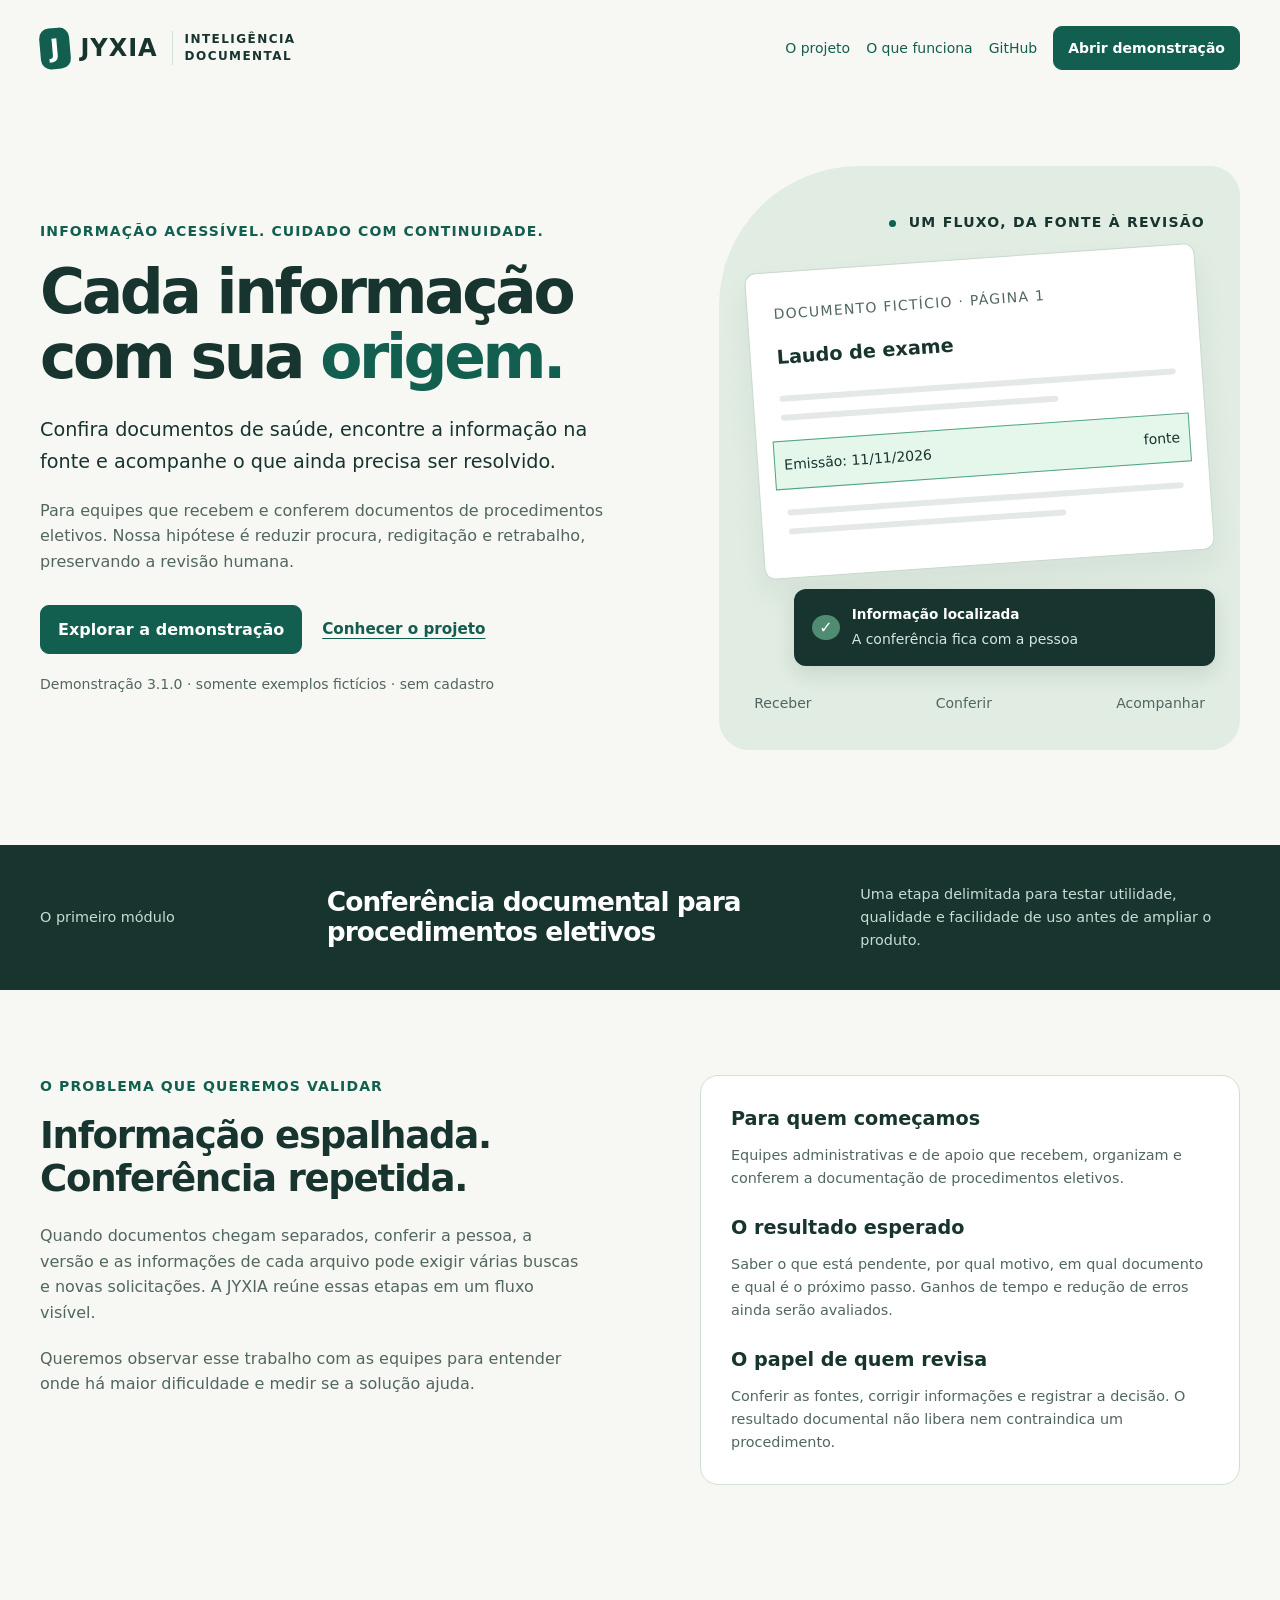
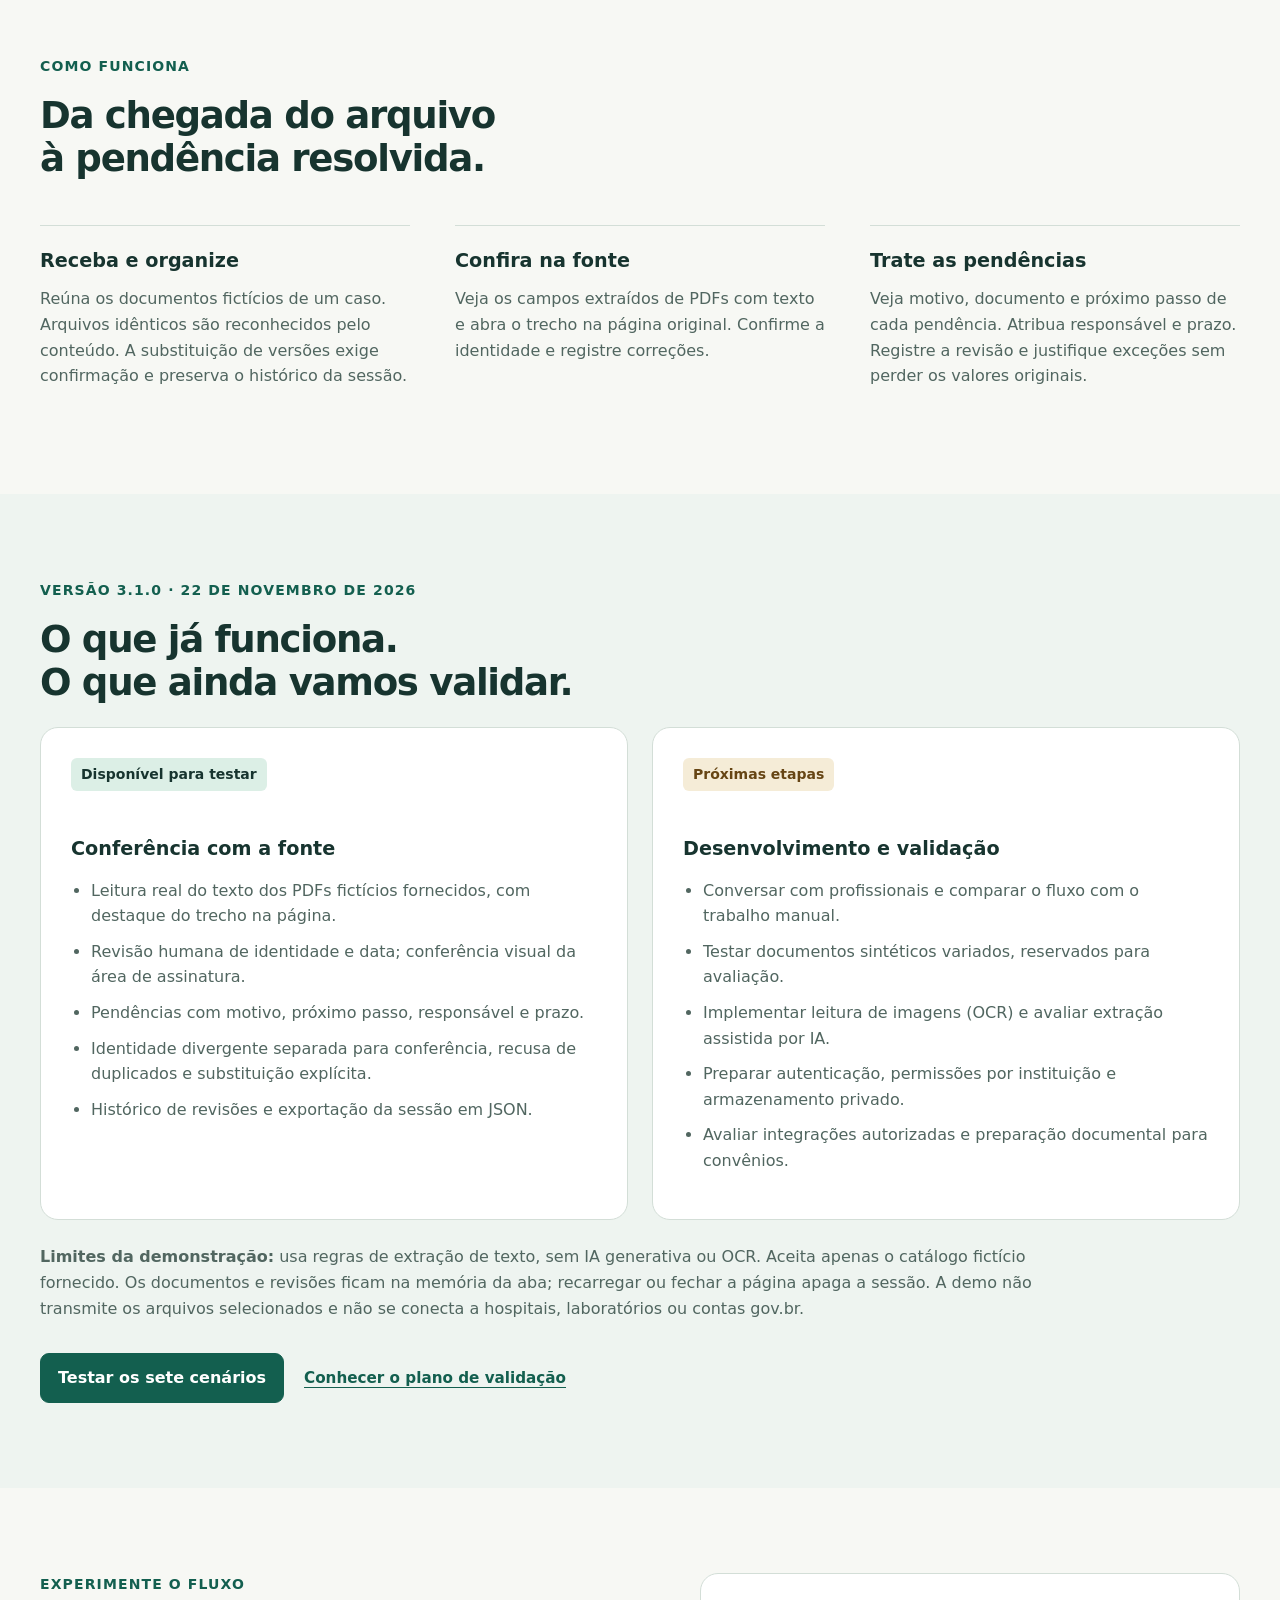
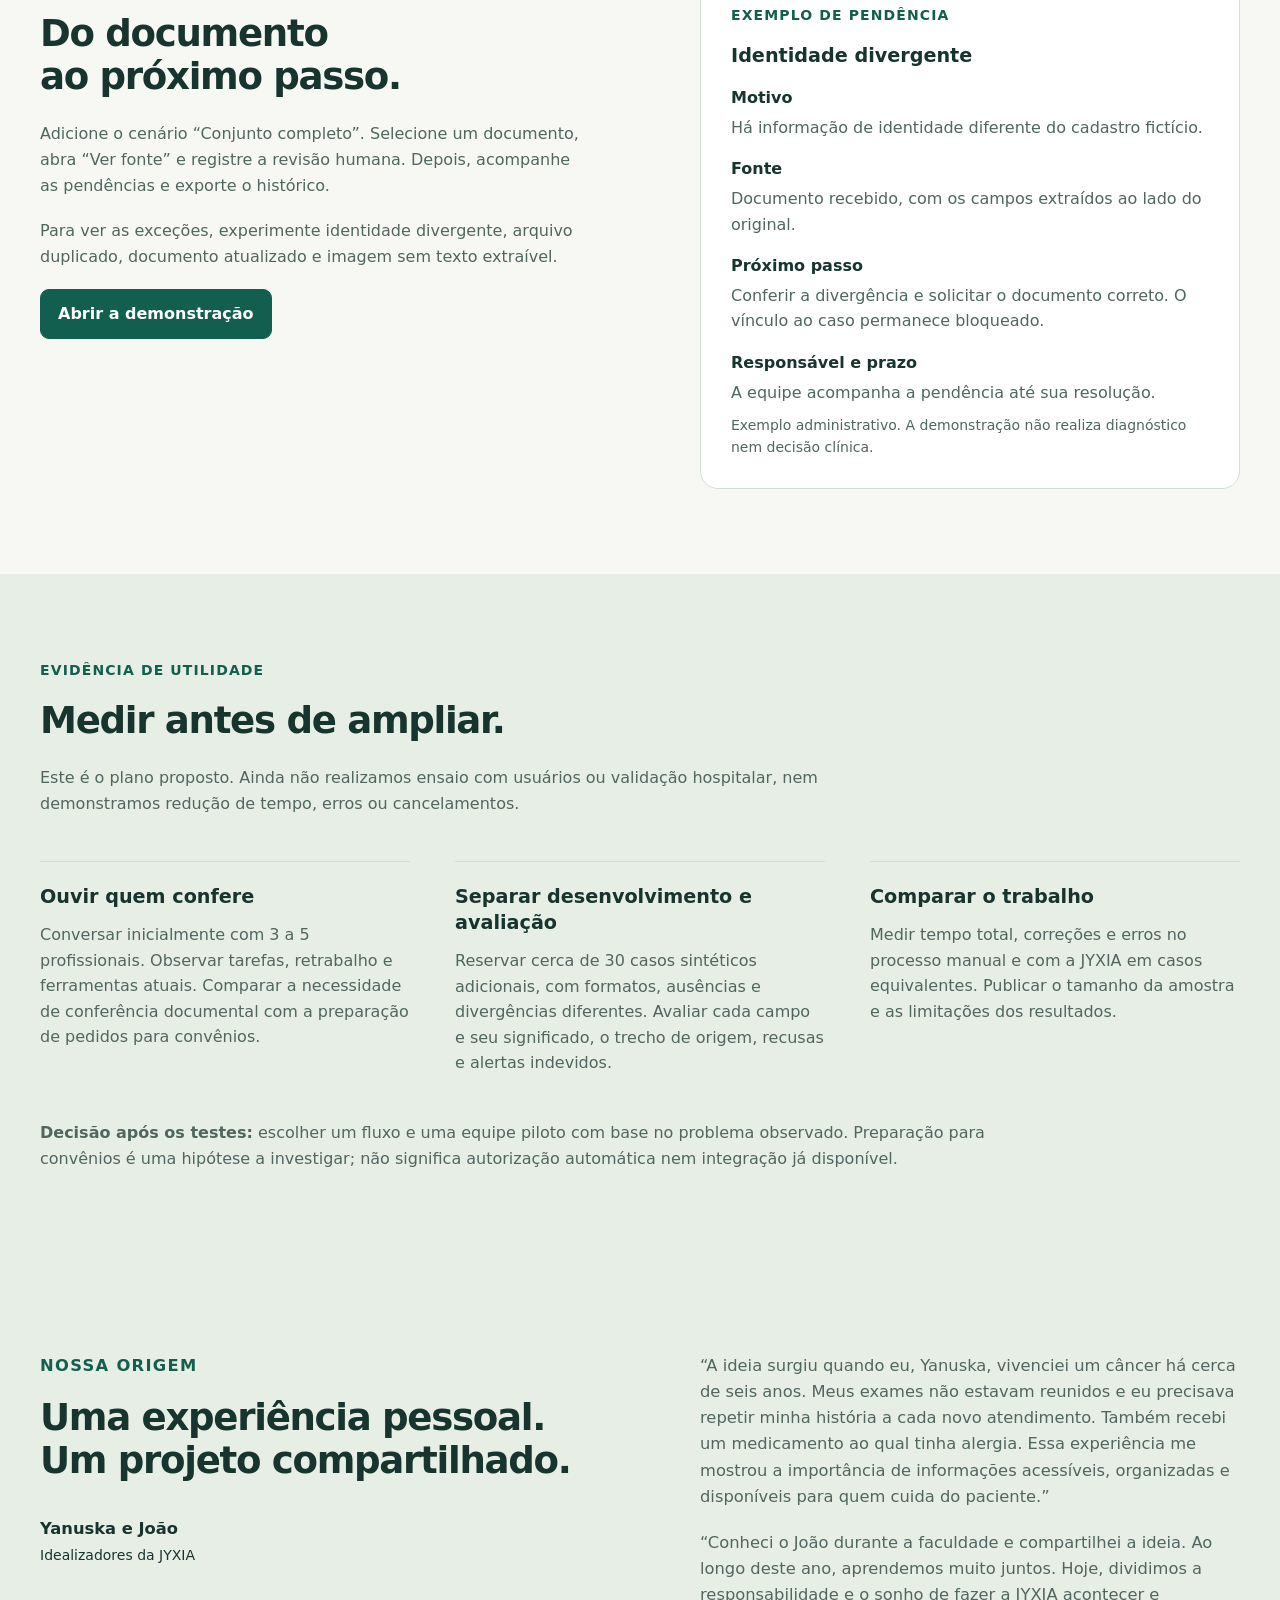
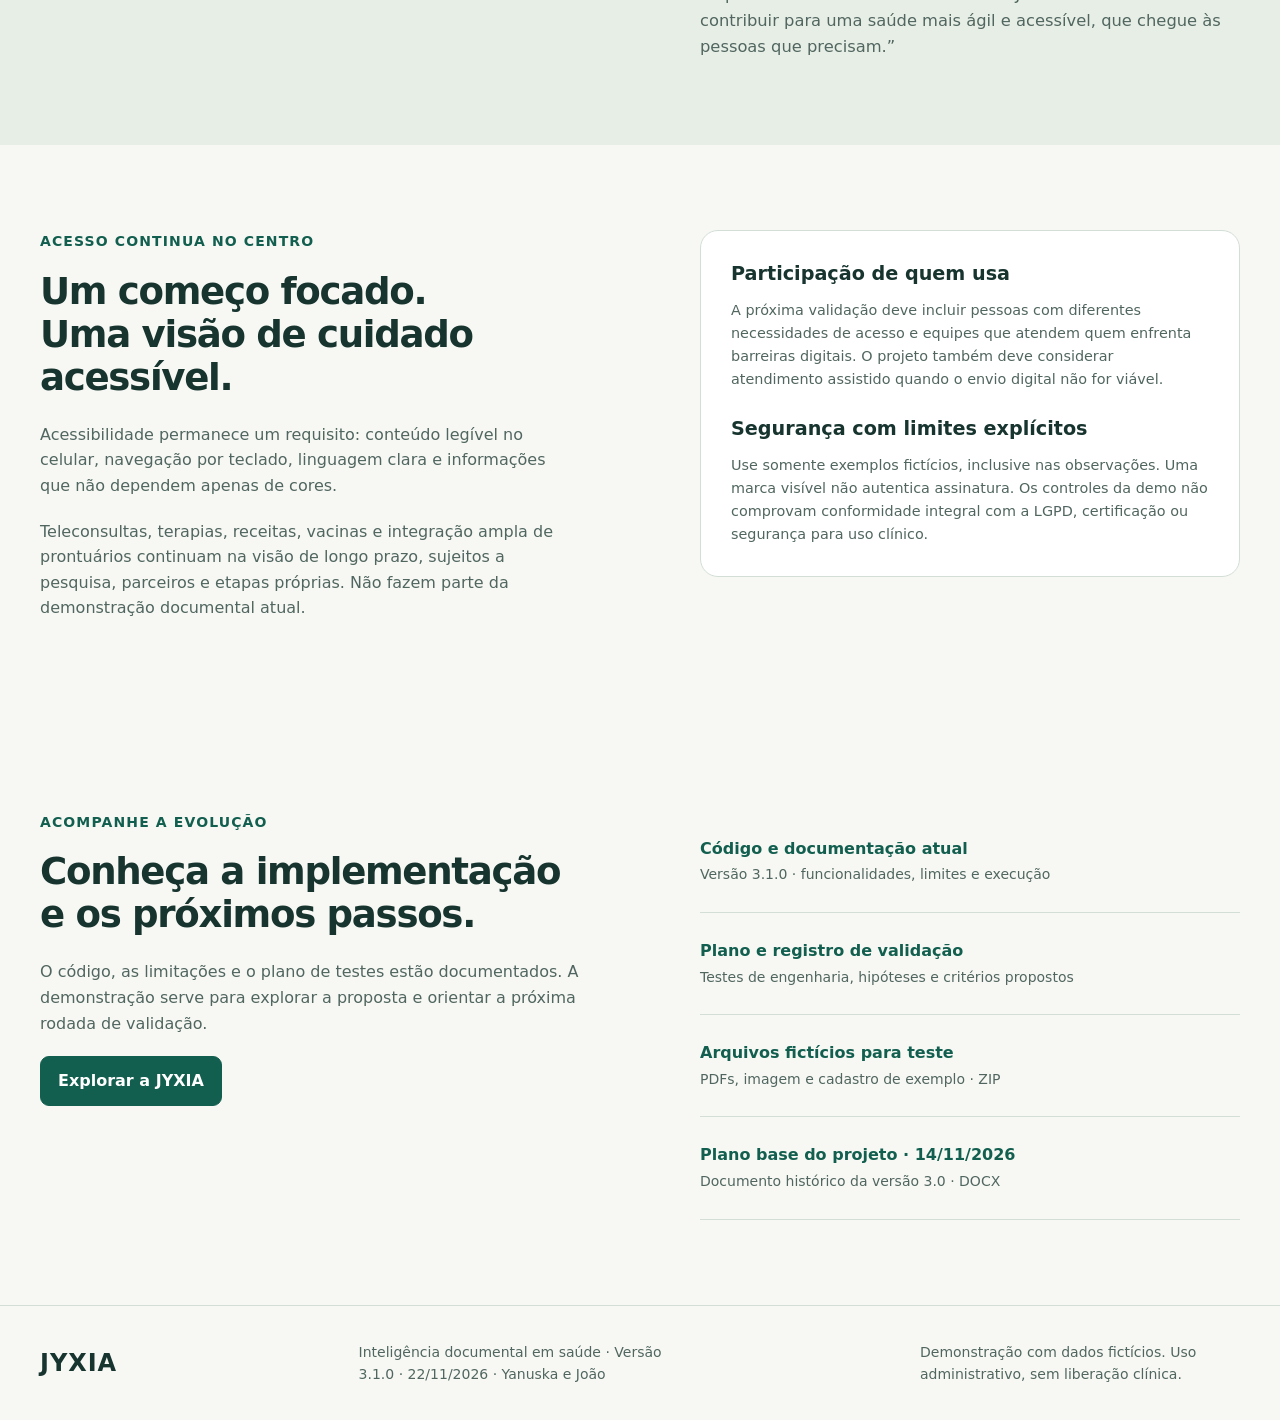
==== commit 837def7b: "Atualiza JYXIA 3.1: proposta, validação e pendências com próximo passo" ====
--- a/index.html
+++ b/index.html
@@ -1,9 +1,31 @@
-<!doctype html><html lang="pt-BR"><head><meta charset="utf-8"><meta name="viewport" content="width=device-width,initial-scale=1"><meta http-equiv="Content-Security-Policy" content="default-src 'self'; script-src 'self'; worker-src 'self'; style-src 'self'; img-src 'self' blob: data:; font-src 'self'; connect-src 'self'; object-src 'none'; base-uri 'none'; form-action 'none'"><meta name="referrer" content="no-referrer"><title>JYXIA | Inteligência Documental em Saúde</title><meta name="description" content="JYXIA Inteligência Documental em Saúde. Conferência documental administrativa com evidência na fonte, revisão humana e controle explícito de limites."><link rel="icon" href="favicon.svg" type="image/svg+xml"><link rel="stylesheet" href="documental.css"></head><body><a class="skip" href="#main">Pular para o conteúdo</a><header class="top"><a class="brand" href="index.html" aria-label="JYXIA início"><span class="brand-symbol">J</span>JYXIA<span class="brand-sub">INTELIGÊNCIA DOCUMENTAL</span></a><nav aria-label="Principal"><a href="index.html#produto">O projeto</a><a href="https://github.com/yanuska90/jyxia-saude">GitHub</a><a class="button small" href="demo.html">Abrir demonstração</a></nav></header><main id="main">
-<section class="hero wrap"><div><p class="eyebrow">INFORMAÇÃO ACESSÍVEL. CONFERÊNCIA ADMINISTRATIVA TRANSPARENTE.</p><h1>Cada informação<br>com sua <em>origem.</em></h1><p class="lead">Protótipo de conferência documental administrativa para preparação de procedimentos eletivos, com rastreamento na página original e supervisão humana.</p><p>A demonstração pública opera exclusivamente sobre um catálogo sintético validado por SHA-256: extração real de texto PDF com PDF.js, coordenadas dinâmicas e abstenção obrigatória quando faltam dados ou camada textual.</p><div class="actions"><a class="button" href="demo.html">Explorar a demonstração <span aria-hidden="true">↗</span></a><a class="text-link" href="#produto">Conhecer escopo e limites ↓</a></div><p class="fine">Modalidade A (Demonstração pública) · versão 3.2.0 · dados 100% fictícios · sem cadastro nem servidor</p></div>
-<div class="hero-visual" aria-label="Ilustração do fluxo documental"><div class="visual-heading"><span class="dot"></span> UM FLUXO, DA FONTE À REVISÃO</div><div class="paper"><div class="paper-caption">DOCUMENTO FICTÍCIO · PÁGINA 1</div><strong>Laudo de exame</strong><span class="line"></span><span class="line short"></span><div class="highlight-demo">Emissão: 11/11/2026 <span>↗ fonte</span></div><span class="line"></span><span class="line short"></span></div><div class="review-chip"><span class="check">✓</span><div><strong>Informação localizada</strong><small>Revisão humana obrigatória e separada</small></div></div><div class="flow-labels"><span>Receber</span><span>Conferir</span><span>Abster ou concluir</span></div></div></section>
-<section class="band"><div class="wrap band-grid"><p>Separação de modalidades</p><h2>Demonstração pública fechada, sem promessas fora do código</h2><p>O ambiente publicado aceita apenas arquivos sintéticos conhecidos. Testes locais de generalização com rótulos variáveis são restritos a localhost e não integram o site público.</p></div></section>
-<section class="wrap section" id="produto"><p class="eyebrow">COMO FUNCIONA HOJE</p><h2>Da chegada do arquivo<br>à pendência visível.</h2><div class="steps"><article><span class="step-number">01</span><h3>Receba e valide o catálogo</h3><p>Cada arquivo aceito pelo hash SHA-256 passa por leitura textual local no navegador. Duplicados são bloqueados e versões anteriores ficam preservadas.</p></article><article><span class="step-number">02</span><h3>Confira na página original</h3><p>PDF.js calcula coordenadas dinâmicas para destacar o trecho encontrado. Imagens sem texto, ambiguidades e conflitos entram em abstenção ou quarentena.</p></article><article><span class="step-number">03</span><h3>Diferencie escopo e limites</h3><p>Os quatro eixos distinguem compatibilidade, não aplicabilidade explícita, informação insuficiente, conflito bloqueante e pendências justificadas.</p></article></div></section>
-<section class="wrap section two-col"><div><p class="eyebrow">O QUE VOCÊ PODE TESTAR</p><h2>Nove cenários incluindo<br>bloqueios e abstenções.</h2><p>Compare o conjunto histórico parcial (Cenário 1, que entra em abstenção por omitir procedimento e lateralidade) com o novo Cenário 9 de quatro eixos avaliados, além de divergência OD × OE, homônimo e imagem sem texto.</p><a class="button" href="demo.html">Testar os 9 cenários</a></div><div class="capability"><h3>Implementado nesta versão (3.2.0)</h3><ul><li>Extração real de PDFs sintéticos via PDF.js 6.5.438 e destaque por coordenadas dinâmicas.</li><li>Regras determinísticas por prefixo, marcador textual literal <code>MARCA FICTICIA</code> (sem reconhecimento visual de assinatura) e observação humana separada.</li><li>Cinco estados gerais explícitos (<code>pendente</code>, <code>bloqueado</code>, <code>abstencao</code>, <code>conferida_com_escopo_limitado</code>, <code>conferida</code>) e regra temporal ilustrativa em UTC.</li><li>Exportação JSON/CSV com neutralização de fórmulas e cadeia SHA-256 local em memória.</li></ul><h3>O que NÃO está implementado</h3><p>Não existe OCR, reconhecimento visual ou criptográfico de assinaturas, IA/LLM, decisão clínica, persistência institucional em servidor ou integração hospitalar real.</p></div></section>
+<!doctype html><html lang="pt-BR"><head><meta charset="utf-8"><meta name="viewport" content="width=device-width,initial-scale=1"><meta http-equiv="Content-Security-Policy" content="default-src 'self'; script-src 'self'; worker-src 'self'; style-src 'self'; img-src 'self' blob: data:; font-src 'self'; connect-src 'self'; object-src 'none'; base-uri 'none'; form-action 'none'"><meta name="referrer" content="no-referrer"><title>JYXIA | Inteligência Documental em Saúde</title><meta name="description" content="JYXIA Inteligência Documental em Saúde. Conferência com fonte, revisão humana e acompanhamento de pendências."><link rel="stylesheet" href="documental.css"></head><body><a class="skip" href="#main">Pular para o conteúdo</a><header class="top"><a class="brand" href="index.html" aria-label="JYXIA início"><span class="brand-symbol">J</span>JYXIA<span class="brand-sub">INTELIGÊNCIA DOCUMENTAL</span></a><nav aria-label="Principal"><a href="#produto">O projeto</a><a href="#versao-atual">O que funciona</a><a href="https://github.com/yanuska90/jyxia-saude">GitHub</a><a class="button small" href="demo.html">Abrir demonstração</a></nav></header><main id="main">
+<section class="hero wrap"><div><p class="eyebrow">INFORMAÇÃO ACESSÍVEL. CUIDADO COM CONTINUIDADE.</p><h1>Cada informação<br>com sua <em>origem.</em></h1><p class="lead">Confira documentos de saúde, encontre a informação na fonte e acompanhe o que ainda precisa ser resolvido.</p><p>Para equipes que recebem e conferem documentos de procedimentos eletivos. Nossa hipótese é reduzir procura, redigitação e retrabalho, preservando a revisão humana.</p><div class="actions"><a class="button" href="demo.html">Explorar a demonstração</a><a class="text-link" href="#produto">Conhecer o projeto</a></div><p class="fine">Demonstração 3.1.0 · somente exemplos fictícios · sem cadastro</p></div>
+<div class="hero-visual" aria-label="Ilustração do fluxo documental"><div class="visual-heading"><span class="dot"></span> UM FLUXO, DA FONTE À REVISÃO</div><div class="paper"><div class="paper-caption">DOCUMENTO FICTÍCIO · PÁGINA 1</div><strong>Laudo de exame</strong><span class="line"></span><span class="line short"></span><div class="highlight-demo">Emissão: 11/11/2026 <span>fonte</span></div><span class="line"></span><span class="line short"></span></div><div class="review-chip"><span class="check">✓</span><div><strong>Informação localizada</strong><small>A conferência fica com a pessoa</small></div></div><div class="flow-labels"><span>Receber</span><span>Conferir</span><span>Acompanhar</span></div></div></section>
+<section class="band"><div class="wrap band-grid"><p>O primeiro módulo</p><h2>Conferência documental para procedimentos eletivos</h2><p>Uma etapa delimitada para testar utilidade, qualidade e facilidade de uso antes de ampliar o produto.</p></div></section>
+<section class="wrap section two-col" id="problema" aria-labelledby="problem-title">
+  <div><p class="eyebrow">O PROBLEMA QUE QUEREMOS VALIDAR</p><h2 id="problem-title">Informação espalhada.<br>Conferência repetida.</h2><p>Quando documentos chegam separados, conferir a pessoa, a versão e as informações de cada arquivo pode exigir várias buscas e novas solicitações. A JYXIA reúne essas etapas em um fluxo visível.</p><p>Queremos observar esse trabalho com as equipes para entender onde há maior dificuldade e medir se a solução ajuda.</p></div>
+  <div class="capability"><h3>Para quem começamos</h3><p>Equipes administrativas e de apoio que recebem, organizam e conferem a documentação de procedimentos eletivos.</p><h3>O resultado esperado</h3><p>Saber o que está pendente, por qual motivo, em qual documento e qual é o próximo passo. Ganhos de tempo e redução de erros ainda serão avaliados.</p><h3>O papel de quem revisa</h3><p>Conferir as fontes, corrigir informações e registrar a decisão. O resultado documental não libera nem contraindica um procedimento.</p></div>
+</section>
+<section class="wrap section" id="produto"><p class="eyebrow">COMO FUNCIONA</p><h2>Da chegada do arquivo<br>à pendência resolvida.</h2><div class="steps"><article><h3>Receba e organize</h3><p>Reúna os documentos fictícios de um caso. Arquivos idênticos são reconhecidos pelo conteúdo. A substituição de versões exige confirmação e preserva o histórico da sessão.</p></article><article><h3>Confira na fonte</h3><p>Veja os campos extraídos de PDFs com texto e abra o trecho na página original. Confirme a identidade e registre correções.</p></article><article><h3>Trate as pendências</h3><p>Veja motivo, documento e próximo passo de cada pendência. Atribua responsável e prazo. Registre a revisão e justifique exceções sem perder os valores originais.</p></article></div></section>
+<section class="version-section" id="versao-atual" aria-labelledby="version-title"><div class="wrap section">
+  <p class="eyebrow">VERSÃO 3.1.0 · 22 DE NOVEMBRO DE 2026</p><h2 id="version-title">O que já funciona.<br>O que ainda vamos validar.</h2>
+  <div class="status-grid">
+    <article class="capability"><span class="status-label">Disponível para testar</span><h3>Conferência com a fonte</h3><ul><li>Leitura real do texto dos PDFs fictícios fornecidos, com destaque do trecho na página.</li><li>Revisão humana de identidade e data; conferência visual da área de assinatura.</li><li>Pendências com motivo, próximo passo, responsável e prazo.</li><li>Identidade divergente separada para conferência, recusa de duplicados e substituição explícita.</li><li>Histórico de revisões e exportação da sessão em JSON.</li></ul></article>
+    <article class="capability"><span class="status-label planned">Próximas etapas</span><h3>Desenvolvimento e validação</h3><ul><li>Conversar com profissionais e comparar o fluxo com o trabalho manual.</li><li>Testar documentos sintéticos variados, reservados para avaliação.</li><li>Implementar leitura de imagens (OCR) e avaliar extração assistida por IA.</li><li>Preparar autenticação, permissões por instituição e armazenamento privado.</li><li>Avaliar integrações autorizadas e preparação documental para convênios.</li></ul></article>
+  </div>
+  <p class="version-note"><strong>Limites da demonstração:</strong> usa regras de extração de texto, sem IA generativa ou OCR. Aceita apenas o catálogo fictício fornecido. Os documentos e revisões ficam na memória da aba; recarregar ou fechar a página apaga a sessão. A demo não transmite os arquivos selecionados e não se conecta a hospitais, laboratórios ou contas gov.br.</p>
+  <div class="actions"><a class="button" href="demo.html">Testar os sete cenários</a><a class="text-link" href="#validacao">Conhecer o plano de validação</a></div>
+</div></section>
+<section class="wrap section two-col" id="demonstracao" aria-labelledby="demo-guide-title">
+  <div><p class="eyebrow">EXPERIMENTE O FLUXO</p><h2 id="demo-guide-title">Do documento<br>ao próximo passo.</h2><p>Adicione o cenário “Conjunto completo”. Selecione um documento, abra “Ver fonte” e registre a revisão humana. Depois, acompanhe as pendências e exporte o histórico.</p><p>Para ver as exceções, experimente identidade divergente, arquivo duplicado, documento atualizado e imagem sem texto extraível.</p><a class="button" href="demo.html">Abrir a demonstração</a></div>
+  <div class="example-card"><p class="eyebrow">EXEMPLO DE PENDÊNCIA</p><h3>Identidade divergente</h3><dl><dt>Motivo</dt><dd>Há informação de identidade diferente do cadastro fictício.</dd><dt>Fonte</dt><dd>Documento recebido, com os campos extraídos ao lado do original.</dd><dt>Próximo passo</dt><dd>Conferir a divergência e solicitar o documento correto. O vínculo ao caso permanece bloqueado.</dd><dt>Responsável e prazo</dt><dd>A equipe acompanha a pendência até sua resolução.</dd></dl><p class="fine">Exemplo administrativo. A demonstração não realiza diagnóstico nem decisão clínica.</p></div>
+</section>
+<section class="validation-section" id="validacao" aria-labelledby="validation-title"><div class="wrap section">
+  <p class="eyebrow">EVIDÊNCIA DE UTILIDADE</p><h2 id="validation-title">Medir antes de ampliar.</h2><p class="section-intro">Este é o plano proposto. Ainda não realizamos ensaio com usuários ou validação hospitalar, nem demonstramos redução de tempo, erros ou cancelamentos.</p>
+  <div class="steps"><article><h3>Ouvir quem confere</h3><p>Conversar inicialmente com 3 a 5 profissionais. Observar tarefas, retrabalho e ferramentas atuais. Comparar a necessidade de conferência documental com a preparação de pedidos para convênios.</p></article><article><h3>Separar desenvolvimento e avaliação</h3><p>Reservar cerca de 30 casos sintéticos adicionais, com formatos, ausências e divergências diferentes. Avaliar cada campo e seu significado, o trecho de origem, recusas e alertas indevidos.</p></article><article><h3>Comparar o trabalho</h3><p>Medir tempo total, correções e erros no processo manual e com a JYXIA em casos equivalentes. Publicar o tamanho da amostra e as limitações dos resultados.</p></article></div>
+  <p class="version-note"><strong>Decisão após os testes:</strong> escolher um fluxo e uma equipe piloto com base no problema observado. Preparação para convênios é uma hipótese a investigar; não significa autorização automática nem integração já disponível.</p>
+</div></section>
 <section class="origin"><div class="wrap two-col"><div><p class="eyebrow">NOSSA ORIGEM</p><h2>Uma experiência pessoal.<br>Um projeto compartilhado.</h2><p class="signature">Yanuska e João<br><span>Idealizadores da JYXIA</span></p></div><div><p>“A ideia surgiu quando eu, Yanuska, vivenciei um câncer há cerca de seis anos. Meus exames não estavam reunidos e eu precisava repetir minha história a cada novo atendimento. Também recebi um medicamento ao qual tinha alergia. Essa experiência me mostrou a importância de informações acessíveis, organizadas e disponíveis para quem cuida do paciente.”</p><p>“Conheci o João durante a faculdade e compartilhei a ideia. Ao longo deste ano, aprendemos muito juntos. Hoje, dividimos a responsabilidade e o sonho de fazer a JYXIA acontecer e contribuir para uma saúde mais ágil e acessível, que chegue às pessoas que precisam.”</p></div></div></section>
-<section class="wrap section two-col"><div><p class="eyebrow">DESENVOLVIMENTO RESPONSÁVEL</p><h2>Evidências antes<br>de promessas.</h2><p>A hipótese é reduzir o retrabalho administrativo na preparação documental. Essa hipótese ainda não foi medida com usuários nem em ambiente hospitalar real.</p></div><div class="resources"><a href="Projeto_JYXIA_Inteligencia_Documental_v3.docx"><strong>Documento completo do projeto</strong><span>Escopo, capacidades verificadas, riscos e validação · DOCX ↗</span></a><a href="https://github.com/yanuska90/jyxia-saude"><strong>Código e documentação</strong><span>Implementação, testes e limites honestos · GitHub ↗</span></a><a href="fixtures-jyxia.zip"><strong>18 arquivos fictícios para teste</strong><span>PDFs, imagem e cadastro sintético · ZIP ↓</span></a></div></section>
-</main><footer><a class="brand" href="index.html">JYXIA</a><p>Inteligência documental em saúde · Versão 3.2.0 · Yanuska e João</p><p>Demonstração com dados fictícios. Uso administrativo, sem autenticação de assinatura ou decisão clínica.</p></footer></body></html>
+<section class="wrap section two-col" id="acessibilidade" aria-labelledby="access-title"><div><p class="eyebrow">ACESSO CONTINUA NO CENTRO</p><h2 id="access-title">Um começo focado.<br>Uma visão de cuidado acessível.</h2><p>Acessibilidade permanece um requisito: conteúdo legível no celular, navegação por teclado, linguagem clara e informações que não dependem apenas de cores.</p><p>Teleconsultas, terapias, receitas, vacinas e integração ampla de prontuários continuam na visão de longo prazo, sujeitos a pesquisa, parceiros e etapas próprias. Não fazem parte da demonstração documental atual.</p></div><div class="capability"><h3>Participação de quem usa</h3><p>A próxima validação deve incluir pessoas com diferentes necessidades de acesso e equipes que atendem quem enfrenta barreiras digitais. O projeto também deve considerar atendimento assistido quando o envio digital não for viável.</p><h3>Segurança com limites explícitos</h3><p>Use somente exemplos fictícios, inclusive nas observações. Uma marca visível não autentica assinatura. Os controles da demo não comprovam conformidade integral com a LGPD, certificação ou segurança para uso clínico.</p></div></section>
+<section class="wrap section two-col" id="materiais" aria-labelledby="materials-title"><div><p class="eyebrow">ACOMPANHE A EVOLUÇÃO</p><h2 id="materials-title">Conheça a implementação<br>e os próximos passos.</h2><p>O código, as limitações e o plano de testes estão documentados. A demonstração serve para explorar a proposta e orientar a próxima rodada de validação.</p><a class="button" href="demo.html">Explorar a JYXIA</a></div><div class="resources"><a href="https://github.com/yanuska90/jyxia-saude"><strong>Código e documentação atual</strong><span>Versão 3.1.0 · funcionalidades, limites e execução</span></a><a href="https://github.com/yanuska90/jyxia-saude/blob/main/VALIDACAO_DOCUMENTAL.md"><strong>Plano e registro de validação</strong><span>Testes de engenharia, hipóteses e critérios propostos</span></a><a href="fixtures-jyxia.zip"><strong>Arquivos fictícios para teste</strong><span>PDFs, imagem e cadastro de exemplo · ZIP</span></a><a href="Projeto_JYXIA_Inteligencia_Documental_v3.docx"><strong>Plano base do projeto · 14/11/2026</strong><span>Documento histórico da versão 3.0 · DOCX</span></a></div></section>
+</main><footer><a class="brand" href="index.html">JYXIA</a><p>Inteligência documental em saúde · Versão 3.1.0 · 22/11/2026 · Yanuska e João</p><p>Demonstração com dados fictícios. Uso administrativo, sem liberação clínica.</p></footer></body></html>
--- a/documental.css
+++ b/documental.css
@@ -1,171 +1,20 @@
-:root{--ink:#17342f;--muted:#465b55;--green:#135f4f;--mint:#dcefe6;--paper:#f7f8f4;--line:#d3ded7;--warn:#755117;--white:#fff;--radius:18px;font-family:Inter,ui-sans-serif,system-ui,-apple-system,BlinkMacSystemFont,"Segoe UI",sans-serif;color:var(--ink);background:var(--paper);font-size:16px;line-height:1.6}
-*{box-sizing:border-box}
-body{margin:0}
-a{color:var(--green);text-underline-offset:4px}
-button,input,select,textarea{font:inherit}
-button,a,input,select,textarea,summary{touch-action:manipulation}
-button,.button{cursor:pointer;display:inline-flex;align-items:center;justify-content:center;gap:12px;border:1px solid var(--line);border-radius:9px;padding:11px 17px;background:white;color:var(--ink);font-weight:650;text-decoration:none;min-height:44px;min-width:44px}
-.button{background:var(--green);color:white;border-color:var(--green)}
-button:hover,.button:hover{filter:brightness(.94)}
-button:disabled{cursor:not-allowed;opacity:.6}
-:focus-visible{outline:3px solid #ac6e16;outline-offset:3px}
-.small{padding:10px 14px;font-size:.88rem;min-height:44px}
-.wrap{width:min(1240px,calc(100% - 80px));margin:auto}
-.top{max-width:1400px;padding:22px 40px;margin:auto;display:flex;align-items:center;justify-content:space-between;gap:24px}
-.brand{display:inline-flex;align-items:center;gap:10px;text-decoration:none;font-size:1.5rem;font-weight:800;letter-spacing:.04em;color:var(--ink);min-height:44px;padding:4px 6px}
-.brand-symbol{background:var(--green);color:#fff;border-radius:10px;padding:0 10px;font-size:1.6rem;transform:rotate(-5deg)}
-.brand-sub{font-size:.58rem;max-width:105px;letter-spacing:.12em;line-height:1.4;border-left:1px solid var(--line);padding-left:12px;margin-left:4px}
-.top nav{display:flex;gap:16px;align-items:center}
-.top nav>a{font-size:.9rem;text-decoration:none;display:inline-flex;align-items:center;justify-content:center;min-height:44px;min-width:44px;padding:8px 12px;border-radius:8px}
-.skip{position:absolute;left:16px;top:-100px;background:white;padding:12px 16px;z-index:20;min-height:44px;display:inline-flex;align-items:center}
-.skip:focus{top:5px}
-.hero{display:grid;grid-template-columns:1.12fr 1fr;gap:8%;padding:70px 0 95px;align-items:center}
-.eyebrow{font-size:.72rem;letter-spacing:.13em;font-weight:800;color:var(--green);margin:0 0 17px}
-h1,h2,h3,h4,p{margin-top:0}
-h1{font-size:clamp(2.5rem,4.8vw,4.9rem);line-height:1.06;letter-spacing:-.055em;font-weight:650;margin-bottom:25px}
-h1 em{font-style:normal;color:var(--green)}
-h2{font-size:clamp(1.9rem,2.9vw,2.8rem);line-height:1.16;letter-spacing:-.035em;font-weight:630;margin-bottom:23px}
-h3{font-size:1.2rem;line-height:1.35;margin-bottom:12px}
-h4{font-size:.92rem;margin-bottom:13px}
-p{color:var(--muted);margin-bottom:20px}
-.lead{font-size:1.2rem;line-height:1.65;color:var(--ink)}
-.actions{display:flex;flex-wrap:wrap;align-items:center;gap:16px}
-.hero .actions{margin:30px 0 20px}
-.text-link{font-weight:650;font-size:.95rem;display:inline-flex;align-items:center;min-height:44px;min-width:44px;padding:8px 12px}
-.fine{font-size:.82rem;color:var(--muted);line-height:1.55;margin:10px 0 0}
-.hero-visual{background:#e1ece3;border-radius:140px 30px 30px 30px;padding:35px;min-height:440px;position:relative}
-.visual-heading{font-size:.66rem;letter-spacing:.09em;text-align:right;font-weight:700;margin:10px 0 25px}
-.dot{display:inline-block;background:var(--green);width:7px;height:7px;border-radius:50%;margin-right:7px}
-.paper{background:white;border:1px solid #cad8ce;border-radius:11px;padding:30px 26px;transform:rotate(-4deg);box-shadow:0 16px 30px #1f493510;margin-bottom:24px}
-.paper-caption{font-size:.62rem;color:var(--muted);margin-bottom:18px;letter-spacing:.09em}
-.paper strong{display:block;font-size:1.2rem;margin-bottom:22px}
-.line{display:block;background:#e4e9e5;height:6px;margin:13px 0;width:100%;border-radius:3px}
-.line.short{width:70%}
-.highlight-demo{border:1px solid #51a684;background:#e5f6eb;font-size:.82rem;padding:12px 9px;margin:20px -10px;display:flex;justify-content:space-between;gap:20px}
-.highlight-demo span{font-size:.68rem}
-.review-chip{display:flex;gap:12px;align-items:center;background:var(--ink);color:white;border-radius:12px;padding:15px 18px;position:relative;margin:0 -10px 0 40px;box-shadow:0 8px 20px #193c2220}
-.check{border-radius:50%;padding:0 7px;background:#4f8c72}
-.review-chip strong{display:block;font-size:.85rem}
-.review-chip small{font-size:.72rem;color:#d6e6df}
-.flow-labels{display:flex;justify-content:space-between;margin-top:26px;font-size:.75rem;color:var(--muted)}
-.band{background:var(--ink);color:white;padding:38px 0}
-.band-grid{display:grid;grid-template-columns:.65fr 1.3fr 1fr;gap:40px;align-items:center}
-.band p{color:#c8dcd4;margin:0;font-size:.92rem}
-.band h2{margin:0;font-size:1.65rem}
-.section{padding:85px 0}
-.steps{display:grid;grid-template-columns:repeat(3,1fr);gap:45px;margin-top:45px}
-.step-number{display:block;font-size:.8rem;border-top:1px solid var(--line);padding-top:22px;color:var(--green);margin-bottom:25px}
-.steps p{font-size:.95rem}
-.two-col{display:grid;grid-template-columns:1fr 1fr;gap:10%;align-items:start}
-.capability{padding:30px;border:1px solid var(--line);background:white;border-radius:var(--radius)}
-.capability ul{padding-left:20px;color:var(--muted);font-size:.92rem}
-.capability li{margin-bottom:10px}
-.capability h3:not(:first-child){margin-top:25px}
-.capability p{font-size:.92rem;margin:0}
-.origin{background:#e7eee6;padding:65px 0}
-.origin p{font-size:1.02rem}
-.signature{font-weight:700;margin-top:34px;color:var(--ink)}
-.signature span{font-size:.78rem;font-weight:400}
-.resources a{display:flex;flex-direction:column;justify-content:center;border-bottom:1px solid var(--line);padding:20px 8px;min-height:64px;text-decoration:none}
-.resources strong{display:block;font-size:1rem}
-.resources span{font-size:.84rem;color:var(--muted)}
-footer{max-width:1320px;margin:auto;padding:35px 40px;border-top:1px solid var(--line);display:flex;gap:25px;align-items:center;justify-content:space-between}
-footer p{font-size:.76rem;max-width:340px;margin:0}
-.demo-main{max-width:1500px}
-.demo-title{display:flex;align-items:center;justify-content:space-between;gap:20px;margin-top:35px}
-.demo-title h1{font-size:2.6rem;letter-spacing:-.04em}
-.notice{background:#e6efe8;border-left:4px solid var(--green);padding:16px 20px;font-size:.88rem;color:var(--ink);border-radius:0 8px 8px 0}
-.message{min-height:30px;font-size:.9rem;color:var(--green);padding:8px 0 18px}
-.message.error{color:#8c2c19;background:#fdf2ef;border-left:4px solid #8c2c19;padding:12px 14px;border-radius:0 8px 8px 0;font-weight:600;margin-bottom:14px}
-.panel{background:white;border:1px solid var(--line);border-radius:var(--radius);padding:25px;margin-bottom:22px;min-width:0}
-.panel h2{font-size:1.3rem;letter-spacing:-.02em}
-.controls{display:grid;grid-template-columns:1fr 1fr;gap:45px}
-.controls #load{margin-top:14px}
-label{display:block;font-size:.84rem;font-weight:650;margin-bottom:6px;color:var(--ink)}
-input:not([type=checkbox]),select,textarea{max-width:100%;width:100%;padding:10px 12px;border:1px solid #96b2a3;border-radius:7px;background:#fff;color:var(--ink);font-size:.9rem;min-height:44px}
-[aria-invalid="true"]{border-color:#8c2c19!important;background:#fffafa}
-input[type=file]{font-size:.8rem;padding:8px}
-input[type=file]::file-selector-button{padding:8px 12px;border:1px solid var(--line);border-radius:6px;background:var(--paper);margin-right:10px;min-height:36px}
-#case-file{margin-top:0}
-.controls label[for=case-file]{margin-top:16px}
-.case-strip{display:grid;grid-template-columns:1fr 1fr;gap:20px;padding:6px 0 20px;align-items:start}
-.case-summary,.rule-details{margin-bottom:0;padding:18px 20px}
-.case-strip p{font-size:.85rem;margin:7px 0 0}
-summary{cursor:pointer;font-weight:650;font-size:.88rem;min-height:44px;display:flex;align-items:center;padding:4px 0}
-.inline{display:flex;gap:10px;align-items:center}
-.inline input{width:96px!important;flex-shrink:0}
-.inline button{font-size:.82rem}
-.metrics{display:grid;grid-template-columns:repeat(5,1fr);gap:12px;margin-bottom:24px}
-.metric{border:1px solid var(--line);padding:15px 20px;border-radius:12px;background:#edf2ec}
-.metric strong{display:block;font-size:1.7rem;line-height:1.2;font-weight:600}
-.metric span{font-size:.76rem;color:var(--muted)}
-.workspace{display:grid;grid-template-columns:250px 1fr;gap:20px}
-.doc-list-panel{padding:20px 14px}
-.doc-list-panel h2{font-size:1.02rem;padding:0 6px}
-.doc-button{display:block;text-align:left;width:100%;font-size:.82rem;padding:12px;margin-bottom:8px;overflow-wrap:anywhere;min-height:48px}
-.doc-button span{display:block;font-size:.72rem;color:var(--muted);font-weight:400;margin-top:4px}
-.doc-button.selected{background:var(--mint);border-color:var(--green)}
-.review-panel{padding:22px}
-.review-heading{display:flex;justify-content:space-between;gap:15px;align-items:start;margin-bottom:20px;overflow-wrap:anywhere}
-.review-heading h3{font-size:1.05rem}
-.pill{display:inline-block;background:var(--mint);border-radius:30px;padding:6px 13px;font-size:.76rem;font-weight:700;line-height:1.45;color:var(--ink)}
-.pill.warn{background:#fff0d2;color:#5c3d0c}
-.pill.limited{background:#e4eff5;color:#124563}
-.pill.danger{background:#fbe4df;color:#7a1f10}
-.split{display:grid;grid-template-columns:1.05fr 1fr;gap:22px;align-items:start}
-.source-heading{display:flex;justify-content:space-between;font-size:.76rem;margin-bottom:9px}
-.source{position:relative;background:#e9eeea;line-height:0;overflow:hidden;border:1px solid var(--line);width:100%;min-height:100px}
-.source canvas,.source img{width:100%;height:auto;display:block}
-#source-highlight{position:absolute;background:#f3d94e45;outline:2px solid #987316;pointer-events:none}
-.field{border-bottom:1px solid #e5ebe7;padding:8px 0;font-size:.82rem}
-.field-top{display:flex;justify-content:space-between;align-items:center;gap:8px}
-.field small{display:block;color:var(--muted);font-size:.74rem}
-.field button{font-size:.76rem;padding:8px 12px;min-height:44px;min-width:44px;border:1px solid var(--line);border-radius:7px;background:var(--paper);color:var(--green);text-decoration:underline;flex-shrink:0}
-.field strong{font-size:.82rem;overflow-wrap:anywhere;display:block;margin-top:2px}
-form label{margin-top:15px}
-.check-label{display:flex;gap:12px;align-items:center;font-size:.82rem;font-weight:500;line-height:1.45;min-height:44px;padding:6px 2px;cursor:pointer}
-.check-label input{width:20px;height:20px;flex-shrink:0;margin:0;accent-color:var(--green)}
-form button{margin-top:14px;width:100%;font-size:.88rem}
-.document-actions{margin-top:20px;border-top:1px solid var(--line);padding-top:12px}
-.document-actions label{margin-top:12px}
-.document-actions button{font-size:.82rem;margin-top:9px;width:100%}
-.section-heading{display:flex;justify-content:space-between;align-items:center;gap:20px}
-.section-heading h2{margin-bottom:5px}
-.section-heading .eyebrow{margin-bottom:9px}
-.task-panel>.fine{margin:15px 0 20px}
-.task{border-top:1px solid var(--line);padding:17px 0;display:grid;grid-template-columns:1fr 1.15fr;gap:25px}
-.task h3{font-size:.94rem;margin-bottom:7px}
-.task p{font-size:.8rem;margin:5px 0}
-.task-controls{display:grid;grid-template-columns:1fr 1fr auto;gap:10px;align-items:end}
-.task-controls label{font-size:.75rem}
-.task-controls input,.task-controls select,.task-controls button{font-size:.82rem;padding:8px 10px;min-height:44px}
-.task-note{grid-column:1/-1;display:flex;gap:10px}
-.task-note input{flex:1;min-width:0}
-.task-note button{flex-shrink:0}
-.audit{padding-left:22px;max-height:300px;overflow:auto;font-size:.82rem}
-.audit li{padding:7px 0;color:var(--muted)}
-.audit li strong{color:var(--ink)}
-.audit small{display:block;font-size:.74rem;overflow-wrap:anywhere}
-.audit-panel .actions{gap:10px}
-.audit-panel .actions button{font-size:.82rem}
-.reset-row{display:flex;justify-content:space-between;gap:20px;border-top:1px solid var(--line);padding-top:18px;margin-top:15px;align-items:center}
-.reset-row button{font-size:.82rem}
-.guidance{background:#fff6e6;border-left:4px solid #8c5b14;color:#4a330a;padding:12px 14px;border-radius:0 8px 8px 0;font-size:.84rem;margin:14px 0}
-.axes-grid{display:grid;grid-template-columns:repeat(4,1fr);gap:12px;margin:16px 0}
-.axis-card{border:1px solid var(--line);border-left:4px solid var(--muted);border-radius:10px;padding:12px 14px;background:var(--paper)}
-.axis-card.axis-ok{border-left-color:var(--green);background:#eef7f2}
-.axis-card.axis-conflito{border-left-color:#8c2c19;background:#fdf2ef}
-.axis-card.axis-abstencao,.axis-card.axis-pendente{border-left-color:#8c5b14;background:#fff8eb}
-.axis-card.axis-nao_aplicavel{border-left-color:#124563;background:#eef5f9}
-.axis-card.axis-nao_avaliado{border-left-color:var(--muted);background:#f3f5f4}
-.axis-head{display:flex;justify-content:space-between;align-items:flex-start;gap:8px;flex-wrap:wrap;margin-bottom:6px}
-.axis-head strong{font-size:.84rem;color:var(--ink)}
-.axis-badge{font-size:.68rem;font-weight:750;padding:3px 9px;border-radius:99px;background:#fff;border:1px solid var(--line);color:var(--ink)}
-.axis-card p{font-size:.78rem;margin:0;color:var(--ink)}
-.notice-details{margin:12px 0 18px;border:1px solid var(--line);border-radius:10px;padding:10px 14px;background:var(--paper)}
-.pending-notice{white-space:pre-wrap;font-family:ui-monospace,SFMono-Regular,Consolas,monospace;font-size:.76rem;line-height:1.5;background:#fff;border:1px solid var(--line);border-radius:8px;padding:12px;margin:10px 0;overflow-wrap:anywhere;color:var(--ink)}
-[hidden]{display:none!important}
-@media(min-width:1600px){.demo-main{width:calc(100% - 100px)}.workspace{grid-template-columns:270px 1fr}}
-@media(max-width:1100px){.wrap{width:calc(100% - 48px)}.top{padding:20px 24px}.workspace{grid-template-columns:220px 1fr}.split{grid-template-columns:1fr}.source{max-width:480px}.hero{gap:5%}.hero-visual{padding:25px}.review-chip{margin-left:10px}.band-grid{gap:25px}.task{grid-template-columns:1fr}.brand-sub{display:none}.axes-grid{grid-template-columns:repeat(2,1fr)}}
-@media(max-width:700px){.wrap{width:calc(100% - 32px)}.top{padding:16px;gap:8px;flex-wrap:wrap}.brand{font-size:1.25rem}.brand-symbol{font-size:1.3rem}.top nav{gap:8px;flex-wrap:wrap}.top nav>a:first-child{display:none}.top nav>a{font-size:.8rem;padding:8px 10px}.hero{grid-template-columns:1fr;padding:40px 0 55px;gap:35px}.hero h1{font-size:3.1rem}.lead{font-size:1.07rem}.hero-visual{min-height:390px;max-width:470px;width:100%;margin:auto}.band-grid,.two-col,.steps{grid-template-columns:1fr;gap:28px}.band{padding:30px 0}.band h2{font-size:1.65rem}.band-grid{gap:17px}.section{padding:50px 0}.steps{margin-top:30px;gap:12px}.step-number{margin-bottom:12px;padding-top:15px}.origin{padding:45px 0}.signature{margin-top:20px}.origin .two-col{gap:12px}footer{padding:25px 16px;flex-wrap:wrap;gap:12px}footer p{max-width:100%;width:100%}.demo-title{display:block;margin-top:25px}.demo-title h1{font-size:2.1rem;margin-bottom:13px}.demo-title>a{margin-bottom:20px}.notice{font-size:.82rem;padding:13px}.controls,.case-strip{grid-template-columns:1fr;gap:20px}.panel{padding:18px;border-radius:12px}.metrics{grid-template-columns:repeat(2,1fr);gap:8px}.metric{padding:12px}.metric strong{font-size:1.4rem}.metric span{font-size:.72rem}.workspace{grid-template-columns:1fr;gap:12px}.doc-list-panel{padding:15px}.doc-button{font-size:.82rem}.review-panel{padding:17px}.review-heading{display:block}.review-heading .pill{margin-top:0;margin-bottom:10px}.section-heading{display:block}.section-heading>.pill,.section-heading>.actions{margin-top:15px}.task-controls{grid-template-columns:1fr}.task-controls>button{grid-column:auto}.task-note{display:block}.task-note button{margin-top:8px;width:100%}.reset-row{display:block}.reset-row button{margin-top:12px;width:100%}.audit-panel .actions{display:grid;grid-template-columns:1fr}.inline{flex-wrap:wrap}.source{max-width:none}.source-heading{font-size:.76rem}.axes-grid{grid-template-columns:1fr}}
+:root{--ink:#17342f;--muted:#516660;--green:#135f4f;--mint:#dcefe6;--paper:#f7f8f4;--line:#d3ded7;--warn:#755117;--white:#fff;--radius:18px;font-family:Inter,ui-sans-serif,system-ui,-apple-system,BlinkMacSystemFont,"Segoe UI",sans-serif;color:var(--ink);background:var(--paper);font-size:16px;line-height:1.6}*{box-sizing:border-box}body{margin:0}a{color:var(--green);text-underline-offset:4px}button,input,select,textarea{font:inherit}button,a,input,select,textarea,summary{touch-action:manipulation}button,.button{cursor:pointer;display:inline-flex;align-items:center;justify-content:center;gap:16px;border:1px solid var(--line);border-radius:9px;padding:11px 17px;background:white;color:var(--ink);font-weight:650;text-decoration:none;min-height:44px}.button{background:var(--green);color:white;border-color:var(--green)}button:hover,.button:hover{filter:brightness(.94)}button:disabled{cursor:wait;opacity:.6}:focus-visible{outline:3px solid #ac6e16;outline-offset:3px}.small{padding:8px 14px;font-size:.88rem}.wrap{width:min(1240px,calc(100% - 80px));margin:auto}.top{max-width:1400px;padding:26px 40px;margin:auto;display:flex;align-items:center;justify-content:space-between;gap:24px}.brand{display:flex;align-items:center;gap:10px;text-decoration:none;font-size:1.5rem;font-weight:800;letter-spacing:.04em;color:var(--ink)}.brand-symbol{background:var(--green);color:#fff;border-radius:10px;padding:0 10px;font-size:1.6rem;transform:rotate(-5deg)}.brand-sub{font-size:.58rem;max-width:105px;letter-spacing:.12em;line-height:1.4;border-left:1px solid var(--line);padding-left:12px;margin-left:4px}.top nav{display:flex;gap:24px;align-items:center}.top nav>a{font-size:.9rem;text-decoration:none}.skip{position:absolute;left:16px;top:-100px;background:white;padding:12px;z-index:20}.skip:focus{top:5px}.hero{display:grid;grid-template-columns:1.12fr 1fr;gap:8%;padding:70px 0 95px;align-items:center}.eyebrow{font-size:.68rem;letter-spacing:.13em;font-weight:800;color:var(--green);margin:0 0 17px}h1,h2,h3,h4,p{margin-top:0}h1{font-size:clamp(2.5rem,4.8vw,4.9rem);line-height:1.06;letter-spacing:-.055em;font-weight:650;margin-bottom:25px}h1 em{font-style:normal;color:var(--green)}h2{font-size:clamp(1.9rem,2.9vw,2.8rem);line-height:1.16;letter-spacing:-.035em;font-weight:630;margin-bottom:23px}h3{font-size:1.2rem;line-height:1.35;margin-bottom:12px}h4{font-size:.9rem;margin-bottom:13px}p{color:var(--muted);margin-bottom:20px}.lead{font-size:1.2rem;line-height:1.65;color:var(--ink)}.actions{display:flex;flex-wrap:wrap;align-items:center;gap:20px}.hero .actions{margin:30px 0 20px}.text-link{font-weight:650;font-size:.95rem}.fine{font-size:.78rem;color:var(--muted);line-height:1.55;margin:10px 0 0}.hero-visual{background:#e1ece3;border-radius:140px 30px 30px 30px;padding:35px;min-height:440px;position:relative}.visual-heading{font-size:.62rem;letter-spacing:.09em;text-align:right;font-weight:700;margin:10px 0 25px}.dot{display:inline-block;background:var(--green);width:7px;height:7px;border-radius:50%;margin-right:7px}.paper{background:white;border:1px solid #cad8ce;border-radius:11px;padding:30px 26px;transform:rotate(-4deg);box-shadow:0 16px 30px #1f493510;margin-bottom:24px}.paper-caption{font-size:.57rem;color:var(--muted);margin-bottom:18px;letter-spacing:.09em}.paper strong{display:block;font-size:1.2rem;margin-bottom:22px}.line{display:block;background:#e4e9e5;height:6px;margin:13px 0;width:100%;border-radius:3px}.line.short{width:70%}.highlight-demo{border:1px solid #51a684;background:#e5f6eb;font-size:.8rem;padding:12px 9px;margin:20px -10px;display:flex;justify-content:space-between;gap:20px}.highlight-demo span{font-size:.65rem}.review-chip{display:flex;gap:12px;align-items:center;background:var(--ink);color:white;border-radius:12px;padding:15px 18px;position:relative;margin:0 -10px 0 40px;box-shadow:0 8px 20px #193c2220}.check{border-radius:50%;padding:0 7px;background:#4f8c72}.review-chip strong{display:block;font-size:.85rem}.review-chip small{font-size:.7rem;color:#d6e6df}.flow-labels{display:flex;justify-content:space-between;margin-top:26px;font-size:.73rem;color:var(--muted)}.band{background:var(--ink);color:white;padding:38px 0}.band-grid{display:grid;grid-template-columns:.65fr 1.3fr 1fr;gap:40px;align-items:center}.band p{color:#c8dcd4;margin:0;font-size:.9rem}.band h2{margin:0;font-size:1.65rem}.section{padding:85px 0}.steps{display:grid;grid-template-columns:repeat(3,1fr);gap:45px;margin-top:45px}.step-number{display:block;font-size:.8rem;border-top:1px solid var(--line);padding-top:22px;color:var(--green);margin-bottom:25px}.steps p{font-size:.95rem}.two-col{display:grid;grid-template-columns:1fr 1fr;gap:10%;align-items:start}.capability{padding:30px;border:1px solid var(--line);background:white;border-radius:var(--radius)}.capability ul{padding-left:20px;color:var(--muted);font-size:.9rem}.capability li{margin-bottom:10px}.capability h3:not(:first-child){margin-top:25px}.capability p{font-size:.9rem;margin:0}.origin{background:#e7eee6;padding:65px 0}.origin p{font-size:1.02rem}.signature{font-weight:700;margin-top:34px;color:var(--ink)}.signature span{font-size:.75rem;font-weight:400}.resources a{display:block;border-bottom:1px solid var(--line);padding:25px 0;text-decoration:none}.resources strong{display:block;font-size:1rem}.resources span{font-size:.8rem;color:var(--muted)}footer{max-width:1320px;margin:auto;padding:35px 40px;border-top:1px solid var(--line);display:flex;gap:25px;align-items:center;justify-content:space-between}footer p{font-size:.7rem;max-width:320px;margin:0}.demo-main{max-width:1500px}.demo-title{display:flex;align-items:center;justify-content:space-between;gap:20px;margin-top:35px}.demo-title h1{font-size:2.6rem;letter-spacing:-.04em}.notice{background:#e6efe8;border-left:3px solid var(--green);padding:16px 20px;font-size:.85rem;color:var(--ink);border-radius:0 8px 8px 0}.message{min-height:30px;font-size:.87rem;color:var(--green);padding:8px 0 18px}.message.error{color:#8c2c19}.panel{background:white;border:1px solid var(--line);border-radius:var(--radius);padding:25px;margin-bottom:22px;min-width:0}.panel h2{font-size:1.3rem;letter-spacing:-.02em}.controls{display:grid;grid-template-columns:1fr 1fr;gap:45px}.controls #load{margin-top:14px}label{display:block;font-size:.8rem;font-weight:650;margin-bottom:6px}input:not([type=checkbox]),select,textarea{max-width:100%;width:100%;padding:10px 11px;border:1px solid #b5c9be;border-radius:7px;background:#fff;color:var(--ink);font-size:.88rem;min-height:44px}input[type=file]{font-size:.75rem;padding:8px}input[type=file]::file-selector-button{padding:8px;border:1px solid var(--line);border-radius:4px;background:var(--paper);margin-right:8px}#case-file{margin-top:0}.controls label[for=case-file]{margin-top:16px}.case-strip{display:grid;grid-template-columns:1fr 1fr;gap:25px;padding:6px 5px 20px}.case-strip p{font-size:.82rem;margin:7px 0 0}summary{cursor:pointer;font-weight:650;font-size:.85rem;min-height:32px}.inline{display:flex;gap:8px}.inline input{width:85px!important;flex-shrink:0}.inline button{font-size:.75rem}.metrics{display:grid;grid-template-columns:repeat(5,1fr);gap:12px;margin-bottom:24px}.metric{border:1px solid var(--line);padding:15px 20px;border-radius:12px;background:#edf2ec}.metric strong{display:block;font-size:1.7rem;line-height:1.2;font-weight:600}.metric span{font-size:.72rem;color:var(--muted)}.workspace{display:grid;grid-template-columns:230px 1fr;gap:20px}.doc-list-panel{padding:20px 14px}.doc-list-panel h2{font-size:1rem;padding:0 6px}.doc-button{display:block;text-align:left;width:100%;font-size:.77rem;padding:13px 11px;margin-bottom:8px;overflow-wrap:anywhere}.doc-button span{display:block;font-size:.65rem;color:var(--muted);font-weight:400;margin-top:4px}.doc-button.selected{background:var(--mint);border-color:var(--green)}.review-panel{padding:22px}.review-heading{display:flex;justify-content:space-between;gap:15px;align-items:start;margin-bottom:20px;overflow-wrap:anywhere}.review-heading h3{font-size:1rem}.pill{display:inline-block;background:var(--mint);border-radius:30px;padding:5px 11px;font-size:.69rem;font-weight:700;line-height:1.5}.pill.warn{background:#fff0d2;color:var(--warn)}.split{display:grid;grid-template-columns:1.05fr 1fr;gap:22px;align-items:start}.source-heading{display:flex;justify-content:space-between;font-size:.68rem;margin-bottom:9px}.source{position:relative;background:#e9eeea;line-height:0;overflow:hidden;border:1px solid var(--line);width:100%;min-height:100px}.source canvas,.source img{width:100%;height:auto;display:block}#source-highlight{position:absolute;background:#f3d94e45;outline:2px solid #987316;pointer-events:none}.field{border-bottom:1px solid #e5ebe7;padding:7px 0;font-size:.74rem}.field-top{display:flex;justify-content:space-between;align-items:center;gap:8px}.field small{display:block;color:var(--muted);font-size:.64rem}.field button{font-size:.62rem;padding:3px 5px;min-height:32px;border:0;background:transparent;color:var(--green);text-decoration:underline}.field strong{font-size:.73rem;overflow-wrap:anywhere}form label{margin-top:15px}.check-label{display:flex;gap:9px;align-items:flex-start;font-size:.74rem;font-weight:500;line-height:1.5}.check-label input{width:17px;height:17px;flex-shrink:0;margin:2px 0 0;accent-color:var(--green)}form button{margin-top:14px;width:100%;font-size:.8rem}.document-actions{margin-top:20px;border-top:1px solid var(--line);padding-top:12px}.document-actions label{margin-top:12px}.document-actions button{font-size:.7rem;margin-top:9px;width:100%}.section-heading{display:flex;justify-content:space-between;align-items:center;gap:20px}.section-heading h2{margin-bottom:5px}.section-heading .eyebrow{margin-bottom:9px}.task-panel>.fine{margin:15px 0 20px}.task{border-top:1px solid var(--line);padding:17px 0;display:grid;grid-template-columns:1fr 1.15fr;gap:25px}.task h3{font-size:.9rem;margin-bottom:7px}.task p{font-size:.74rem;margin:5px 0}.task-controls{display:grid;grid-template-columns:1fr 1fr auto;gap:8px;align-items:end}.task-controls label{font-size:.67rem}.task-controls input,.task-controls select,.task-controls button{font-size:.73rem;padding:8px;min-height:42px}.task-note{grid-column:1/-1;display:flex;gap:8px}.task-note input{flex:1;min-width:0}.task-note button{flex-shrink:0}.audit{padding-left:22px;max-height:300px;overflow:auto;font-size:.78rem}.audit li{padding:7px 0;color:var(--muted)}.audit li strong{color:var(--ink)}.audit small{display:block;font-size:.67rem;overflow-wrap:anywhere}.audit-panel .actions{gap:9px}.audit-panel .actions button{font-size:.75rem}.reset-row{display:flex;justify-content:space-between;gap:20px;border-top:1px solid var(--line);padding-top:18px;margin-top:15px;align-items:center}.reset-row button{font-size:.73rem}[hidden]{display:none!important}
+@media(min-width:1600px){.demo-main{width:calc(100% - 100px)}.workspace{grid-template-columns:250px 1fr}}
+@media(max-width:1100px){.wrap{width:calc(100% - 48px)}.top{padding:20px 24px}.workspace{grid-template-columns:200px 1fr}.split{grid-template-columns:1fr}.source{max-width:480px}.hero{gap:5%}.hero-visual{padding:25px}.review-chip{margin-left:10px}.band-grid{gap:25px}.task{grid-template-columns:1fr}.brand-sub{display:none}}
+@media(max-width:700px){.wrap{width:calc(100% - 32px)}.top{padding:18px 16px;gap:10px}.brand{font-size:1.25rem}.brand-symbol{font-size:1.3rem}.top nav{gap:12px}.top nav>a:first-child{display:none}.top nav>a{font-size:.72rem}.small{padding:8px 10px}.hero{grid-template-columns:1fr;padding:40px 0 55px;gap:35px}.hero h1{font-size:3.25rem}.lead{font-size:1.07rem}.hero-visual{min-height:390px;max-width:470px;width:100%;margin:auto}.band-grid,.two-col,.steps{grid-template-columns:1fr;gap:28px}.band{padding:30px 0}.band h2{font-size:1.65rem}.band-grid{gap:17px}.section{padding:50px 0}.steps{margin-top:30px;gap:12px}.step-number{margin-bottom:12px;padding-top:15px}.origin{padding:45px 0}.signature{margin-top:20px}.origin .two-col{gap:12px}footer{padding:25px 16px;flex-wrap:wrap;gap:12px}footer p{max-width:100%;width:100%}.demo-title{display:block;margin-top:25px}.demo-title h1{font-size:2.15rem;margin-bottom:13px}.demo-title>a{display:inline-block;margin-bottom:20px}.notice{font-size:.78rem;padding:13px}.controls,.case-strip{grid-template-columns:1fr;gap:25px}.panel{padding:18px;border-radius:12px}.metrics{grid-template-columns:repeat(3,1fr);gap:8px}.metric{padding:12px}.metric strong{font-size:1.4rem}.metric span{font-size:.64rem}.workspace{grid-template-columns:1fr;gap:0}.doc-list-panel{padding:15px}.doc-button{font-size:.8rem}.review-panel{padding:17px}.review-heading{display:block}.review-heading .pill{margin-top:0;margin-bottom:10px}.section-heading{display:block}.section-heading>.pill,.section-heading>.actions{margin-top:15px}.task-controls{grid-template-columns:1fr 1fr}.task-controls>button{grid-column:1/-1}.task-note{display:block}.task-note button{margin-top:8px;width:100%}.reset-row{display:block}.reset-row button{margin-top:12px;width:100%}.audit-panel .actions{display:grid;grid-template-columns:1fr}.field{font-size:.83rem}.field strong{font-size:.8rem}.check-label{font-size:.8rem}.field button{font-size:.73rem;min-height:44px}.source{max-width:none}.source-heading{font-size:.72rem}}
 @media(prefers-reduced-motion:no-preference){html{scroll-behavior:smooth}}
+
+/* 3.1: readable controls, actionable tasks and responsive project sections. */
+.eyebrow{font-size:.875rem;letter-spacing:.08em}.brand-sub{font-size:.75rem;max-width:145px}
+.fine,.notice,.message,label,summary,.case-strip p,.metric span,.doc-button,.doc-button span,.pill,.source-heading,.field,.field small,.field strong,.field button,.check-label,.task p,.task-controls label,.task-controls input,.task-controls select,.task-controls button,.audit,.audit small,.audit-panel .actions button,.document-actions button,.reset-row button,.inline button,footer p,.signature span,.resources span,.visual-heading,.paper-caption,.highlight-demo,.highlight-demo span,.review-chip small,.flow-labels{font-size:.875rem}
+input:not([type=checkbox]),select,textarea,input[type=file]{font-size:1rem}
+select{appearance:none;background-image:url("data:image/svg+xml,%3Csvg xmlns='http://www.w3.org/2000/svg' width='16' height='16' viewBox='0 0 16 16'%3E%3Cpath d='m4 6 4 4 4-4' fill='none' stroke='%2317342f' stroke-width='2'/%3E%3C/svg%3E");background-repeat:no-repeat;background-position:right .8rem center;padding-right:2.4rem}
+.field button,.task-source,summary{min-height:44px}.check-label{align-items:center;min-height:44px}.check-label input{width:20px;height:20px}
+.top nav{flex-wrap:wrap;justify-content:flex-end;gap:16px}.top nav>a{font-size:.875rem}.top nav>a:first-child{display:inline}
+.steps article{border-top:1px solid var(--line);padding-top:22px}.steps p{font-size:1rem}
+.version-section{background:#eef4f0}.validation-section{background:#e7eee6}.status-grid{display:grid;grid-template-columns:1fr 1fr;gap:24px}.status-grid .capability{height:100%}.status-grid ul{font-size:1rem}.status-label{display:inline-block;padding:5px 10px;border-radius:6px;background:var(--mint);font-size:.875rem;font-weight:700;margin-bottom:20px}.status-label.planned{background:#f5ecd7;color:#664514}.version-note{padding:24px 0;margin-bottom:8px;max-width:1000px}.section-intro{max-width:820px}
+.example-card{background:white;border:1px solid var(--line);border-radius:var(--radius);padding:30px}.example-card dl{margin:0}.example-card dt{font-weight:700;margin-top:16px}.example-card dd{margin:4px 0 0;color:var(--muted)}
+.demo-guide{border:1px solid var(--line);border-radius:12px;padding:14px 20px;margin-bottom:20px;background:white}.demo-guide summary{display:flex;align-items:center}.demo-guide summary::before{content:'+';margin-right:12px;font-size:1.3rem}.demo-guide[open] summary::before{content:'−'}.demo-guide li{margin:9px 0}.demo-guide p{margin-bottom:12px}.demo-guide summary::-webkit-details-marker{display:none}
+.task-detail{line-height:1.6}.task-detail strong{color:var(--ink)}.task-source{margin-top:12px;font-size:.875rem}.task h3{font-size:1rem}.field strong{font-size:1rem}.source-caption{overflow-wrap:anywhere}.task-controls,.task-controls>div,.two-col>div,.status-grid>article,.hero>div{min-width:0}.resources a{overflow-wrap:anywhere}
+@media(max-width:700px){.top{align-items:flex-start;flex-wrap:wrap}.top nav{justify-content:flex-start;width:100%;gap:12px 18px}.top nav>a{font-size:.875rem}.status-grid{grid-template-columns:1fr}.hero h1{font-size:clamp(2.5rem,11vw,3.25rem)}.hero-visual{padding:24px;min-height:0;border-radius:65px 24px 24px}.visual-heading{text-align:left}.paper{padding:24px 16px;transform:none}.highlight-demo{flex-wrap:wrap;gap:8px}.review-chip{margin:0;padding:14px}.review-chip small{display:block}.flow-labels{flex-wrap:wrap;gap:8px}.metrics{grid-template-columns:repeat(2,1fr)}.metric span{font-size:.875rem}.task-controls{grid-template-columns:1fr}.task-controls>button{grid-column:auto}.task-note{grid-column:auto}.task-source{width:100%}.source-heading{gap:8px;flex-wrap:wrap}.case-strip .inline{flex-wrap:wrap}.inline button{flex:1}.capability,.example-card{padding:22px}.section-heading .actions{width:100%}.notice{font-size:.875rem}.demo-guide{padding:12px 16px}.hero .actions>*{max-width:100%}}
+@media(forced-colors:active){.pill,.status-label,.doc-button.selected{border:1px solid CanvasText}#source-highlight{outline:3px solid Highlight}}
